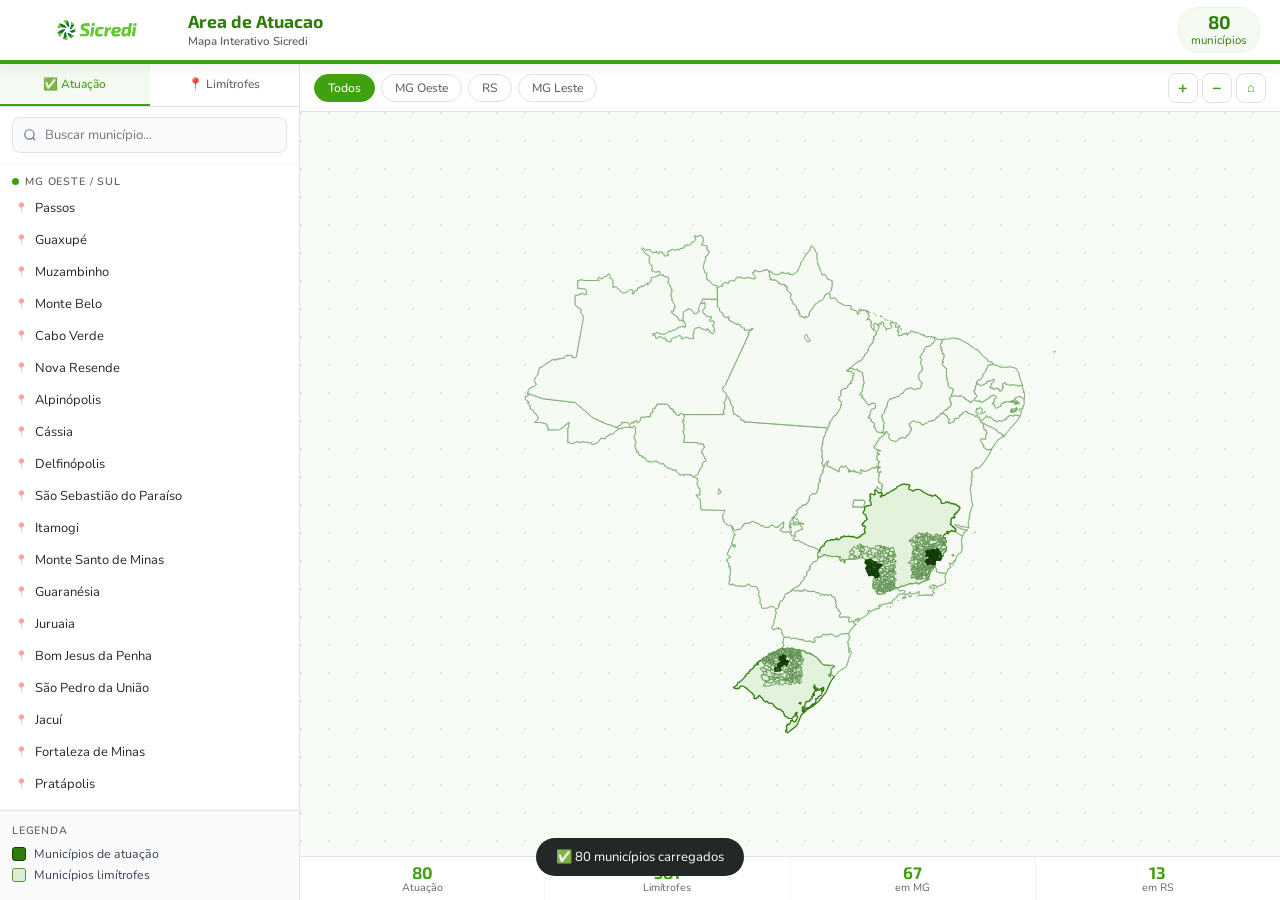
==== index.source.html @ 4c40b530 "Publica standalone como index do Pages" ====
<!DOCTYPE html>
<html lang="pt-BR">
<head>
  <meta charset="UTF-8">
  <meta name="viewport" content="width=device-width, initial-scale=1.0, viewport-fit=cover">
  <meta name="description" content="Mapa interativo da area de atuacao Sicredi">
  <meta name="theme-color" content="#3FA110">
  <meta name="mobile-web-app-capable" content="yes">
  <meta name="apple-mobile-web-app-capable" content="yes">
  <meta name="apple-mobile-web-app-status-bar-style" content="black-translucent">
  <meta name="apple-mobile-web-app-title" content="Mapa Sicredi">

  <title>Mapa de Atuacao Sicredi</title>

  <link rel="manifest" href="manifest.json">
  <link rel="icon" type="image/png" sizes="192x192" href="icons/icon-192.png">
  <link rel="apple-touch-icon" href="icons/icon-192.png">

  <link rel="preconnect" href="https://fonts.googleapis.com">
  <link rel="preconnect" href="https://fonts.gstatic.com" crossorigin>
  <link href="https://fonts.googleapis.com/css2?family=Exo+2:wght@500;600;700&family=Nunito:wght@400;600;700&display=swap" rel="stylesheet">

  <link rel="stylesheet" href="css/style.css">
</head>
<body>

<!-- ── Header ──────────────────────────────────────────── -->
<header id="header">
  <button id="btn-menu" aria-label="Abrir menu">☰</button>
  <img class="logo" src="icons/sicredi-horizontal-box-rgb.png" alt="Sicredi">
  <div class="header-text">
    <h1>Area de Atuacao</h1>
    <p>Mapa Interativo Sicredi</p>
  </div>
  <div class="header-badges">
    <div class="badge">
      <strong id="badge-atu">—</strong>
      municípios
    </div>
  </div>
</header>

<!-- ── App layout ──────────────────────────────────────── -->
<div id="app">

  <!-- Sidebar overlay (mobile) -->
  <div id="sidebar-overlay"></div>

  <!-- Sidebar -->
  <aside id="sidebar">
    <div class="tabs">
      <button class="tab-btn active" data-tab="atuacao">✅ Atuação</button>
      <button class="tab-btn"        data-tab="limitrofe">📍 Limítrofes</button>
    </div>

    <div class="search-wrap">
      <input type="search" id="search-input" placeholder="Buscar município..." autocomplete="off" autocorrect="off">
    </div>

    <div id="municipio-list" role="list"></div>

    <div class="sidebar-legend">
      <div class="legend-title">Legenda</div>
      <div class="legend-item">
        <div class="legend-swatch" style="background:#2F7D0C;border:1.5px solid #133A08"></div>
        Municípios de atuação
      </div>
      <div class="legend-item">
        <div class="legend-swatch" style="background:#DCEFD4;border:1px solid #5E8F50"></div>
        Municípios limítrofes
      </div>
    </div>
  </aside>

  <!-- Main -->
  <main id="main">

    <!-- Toolbar -->
    <div id="toolbar">
      <button class="filter-btn active" data-region="todos">Todos</button>
      <button class="filter-btn" data-region="mg-oeste">MG Oeste</button>
      <button class="filter-btn" data-region="rs">RS</button>
      <button class="filter-btn" data-region="mg-leste">MG Leste</button>
      <div class="zoom-group">
        <button class="zoom-btn" id="btn-zoom-in"    title="Zoom +">+</button>
        <button class="zoom-btn" id="btn-zoom-out"   title="Zoom −">−</button>
        <button class="zoom-btn" id="btn-zoom-reset" title="Resetar" style="font-size:13px">⌂</button>
      </div>
    </div>

    <!-- Map -->
    <div id="map-container">
      <!-- Loading -->
      <div id="loading">
        <div class="spinner"></div>
        <p>Carregando mapa...</p>
        <small>Preparando dados geográficos</small>
      </div>

      <!-- SVG Map -->
      <div id="map-wrapper">
        <svg id="map-svg" xmlns="http://www.w3.org/2000/svg" aria-label="Mapa de municípios"></svg>
      </div>

      <!-- Tooltip -->
      <div id="tooltip" role="tooltip" aria-live="polite">
        <div id="tt-name"></div>
        <div id="tt-uf"></div>
        <div id="tt-tag"></div>
      </div>

      <!-- Info panel -->
      <div id="info-panel" role="complementary">
        <button id="btn-close-info" aria-label="Fechar">✕</button>
        <h3 id="ip-nome"></h3>
        <div class="info-row"><span>Estado</span><strong id="ip-estado"></strong></div>
        <div class="info-row"><span>Região</span><strong id="ip-regiao"></strong></div>
        <div class="info-row"><span>Tipo</span><strong id="ip-tipo"></strong></div>
      </div>
    </div>

    <!-- Stats bar -->
    <div id="stats-bar">
      <div class="stat-cell"><strong id="s-atu">—</strong>Atuação</div>
      <div class="stat-cell"><strong id="s-lim">—</strong>Limítrofes</div>
      <div class="stat-cell"><strong id="s-mg">—</strong>em MG</div>
      <div class="stat-cell"><strong id="s-rs">—</strong>em RS</div>
    </div>

  </main>
</div>

<!-- Toast -->
<div id="toast" role="status"></div>

<!-- PWA Install Banner -->
<div id="install-banner">
  <span>📱 Instalar como app</span>
  <button id="btn-install">Instalar</button>
  <button id="btn-dismiss-install">✕</button>
</div>

<script src="js/map.js"></script>
<script src="js/ui.js"></script>
<script src="js/app.js"></script>
</body>
</html>
---- css/style.css ----
/* ===================================================
   Mapa Sicredi — CSS Principal
   =================================================== */

:root {
  --verde:        #3FA110;
  --verde-medio:  #2F7D0C;
  --verde-claro:  #64C832;
  --verde-pale:   #EAF6E4;
  --verde-bg:     #F4FAF1;
  --creme:        #FFFFFF;
  --branco:       #ffffff;
  --texto:        #222826;
  --cinza:        #5F6661;
  --cinza-borda:  #DDE5DC;
  --amarelo:      #F7B500;
  --vermelho:     #B70F3B;
  --sombra:       rgba(63,161,16,0.14);
  --sombra-forte: rgba(34,40,38,0.18);

  --header-h: 64px;
  --sidebar-w: 300px;
  --stats-h: 44px;
  --toolbar-h: 48px;
  --radius: 12px;
  --radius-sm: 8px;
  --transition: 0.2s ease;
}

/* ── Reset ─────────────────────────────────────────── */
*, *::before, *::after { box-sizing: border-box; margin: 0; padding: 0; }
html, body { width: 100%; height: 100%; overflow: hidden; }
body {
  font-family: 'Nunito', Arial, system-ui, sans-serif;
  background: var(--creme);
  color: var(--texto);
  -webkit-font-smoothing: antialiased;
}
button { font-family: inherit; cursor: pointer; border: none; background: none; }
input  { font-family: inherit; }

/* ── Header ─────────────────────────────────────────── */
#header {
  height: var(--header-h);
  background: var(--branco);
  color: var(--texto);
  display: flex;
  align-items: center;
  gap: 14px;
  padding: 0 20px;
  position: relative;
  z-index: 100;
  border-bottom: 4px solid var(--verde);
  box-shadow: 0 2px 14px rgba(34,40,38,0.08);
  flex-shrink: 0;
}

.logo {
  width: 154px;
  height: 38px;
  object-fit: contain;
  display: block;
  flex-shrink: 0;
}

.header-text h1 {
  font-family: 'Exo 2', 'Nunito', Arial, sans-serif;
  font-size: 1.1rem;
  font-weight: 700;
  line-height: 1.2;
  color: var(--verde-medio);
}
.header-text p {
  font-size: 0.72rem;
  color: var(--cinza);
  font-weight: 600;
}

.header-badges {
  margin-left: auto;
  display: flex;
  gap: 8px;
  align-items: center;
}

.badge {
  background: var(--verde-bg);
  border: 1px solid var(--verde-pale);
  border-radius: 20px;
  padding: 4px 12px;
  font-size: 0.72rem;
  text-align: center;
  white-space: nowrap;
  color: var(--verde-medio);
}
.badge strong {
  display: block;
  font-family: 'Exo 2', 'Nunito', Arial, sans-serif;
  font-size: 1.15rem;
  line-height: 1.1;
}

#btn-menu {
  display: none;
  padding: 8px;
  border-radius: var(--radius-sm);
  color: var(--verde);
  font-size: 20px;
  line-height: 1;
  background: var(--verde-bg);
}

/* ── Layout ─────────────────────────────────────────── */
#app {
  display: flex;
  height: calc(100vh - var(--header-h));
}

/* ── Sidebar ─────────────────────────────────────────── */
#sidebar {
  width: var(--sidebar-w);
  min-width: var(--sidebar-w);
  background: var(--branco);
  border-right: 1px solid var(--cinza-borda);
  display: flex;
  flex-direction: column;
  overflow: hidden;
  transition: transform var(--transition);
  z-index: 50;
}

.tabs {
  display: flex;
  border-bottom: 1px solid var(--cinza-borda);
  flex-shrink: 0;
}
.tab-btn {
  flex: 1;
  padding: 12px 6px;
  font-size: 0.75rem;
  font-weight: 500;
  color: var(--cinza);
  border-bottom: 2.5px solid transparent;
  transition: all var(--transition);
}
.tab-btn.active {
  color: var(--verde);
  border-bottom-color: var(--verde);
  background: var(--verde-bg);
}

.search-wrap {
  padding: 10px 12px;
  border-bottom: 1px solid #f3f4f6;
  flex-shrink: 0;
}
.search-wrap input {
  width: 100%;
  padding: 8px 10px 8px 32px;
  border: 1.5px solid var(--cinza-borda);
  border-radius: var(--radius-sm);
  font-size: 0.82rem;
  background: #f9fafb url("data:image/svg+xml,%3Csvg xmlns='http://www.w3.org/2000/svg' width='14' height='14' viewBox='0 0 24 24' fill='none' stroke='%236b7280' stroke-width='2'%3E%3Ccircle cx='11' cy='11' r='8'/%3E%3Cpath d='m21 21-4.35-4.35'/%3E%3C/svg%3E") 10px center no-repeat;
  outline: none;
  transition: border-color var(--transition), background var(--transition);
}
.search-wrap input:focus {
  border-color: var(--verde-claro);
  background-color: var(--branco);
}

#municipio-list {
  flex: 1;
  overflow-y: auto;
  overscroll-behavior: contain;
}
#municipio-list::-webkit-scrollbar { width: 3px; }
#municipio-list::-webkit-scrollbar-thumb { background: var(--verde-pale); border-radius: 2px; }

.region-header {
  padding: 10px 12px 3px;
  font-size: 0.67rem;
  font-weight: 600;
  letter-spacing: 0.08em;
  text-transform: uppercase;
  color: var(--cinza);
  display: flex;
  align-items: center;
  gap: 6px;
  position: sticky;
  top: 0;
  background: var(--branco);
  z-index: 1;
}
.region-dot {
  width: 7px; height: 7px;
  border-radius: 50%;
  flex-shrink: 0;
}

.muni-item {
  padding: 7px 12px;
  font-size: 0.81rem;
  cursor: pointer;
  display: flex;
  align-items: center;
  gap: 8px;
  border-left: 3px solid transparent;
  transition: background var(--transition), border-color var(--transition);
  user-select: none;
}
.muni-item:hover { background: var(--verde-bg); }
.muni-item.selected {
  background: var(--verde-pale);
  border-left-color: var(--verde);
  color: var(--verde);
  font-weight: 500;
}
.muni-item .muni-icon { font-size: 10px; opacity: 0.5; }
.muni-count {
  margin-left: auto;
  font-size: 0.68rem;
  background: var(--verde-bg);
  color: var(--verde);
  border-radius: 10px;
  padding: 1px 6px;
}

.sidebar-legend {
  padding: 12px;
  border-top: 1px solid var(--cinza-borda);
  background: #fafafa;
  flex-shrink: 0;
}
.legend-title {
  font-size: 0.67rem;
  font-weight: 600;
  letter-spacing: 0.07em;
  text-transform: uppercase;
  color: var(--cinza);
  margin-bottom: 8px;
}
.legend-item {
  display: flex;
  align-items: center;
  gap: 8px;
  font-size: 0.77rem;
  color: #374151;
  margin-bottom: 5px;
}
.legend-swatch {
  width: 14px; height: 14px;
  border-radius: 3px;
  flex-shrink: 0;
}

/* ── Main area ───────────────────────────────────────── */
#main {
  flex: 1;
  display: flex;
  flex-direction: column;
  overflow: hidden;
  min-width: 0;
}

/* Toolbar */
#toolbar {
  height: var(--toolbar-h);
  background: var(--branco);
  border-bottom: 1px solid var(--cinza-borda);
  display: flex;
  align-items: center;
  gap: 6px;
  padding: 0 14px;
  flex-shrink: 0;
}

.filter-btn {
  padding: 5px 13px;
  border-radius: 20px;
  font-size: 0.76rem;
  font-weight: 500;
  color: var(--cinza);
  border: 1.5px solid var(--cinza-borda);
  background: var(--branco);
  transition: all var(--transition);
  white-space: nowrap;
}
.filter-btn:hover { border-color: var(--verde-claro); color: var(--verde); }
.filter-btn.active {
  background: var(--verde);
  border-color: var(--verde);
  color: var(--branco);
}

.zoom-group {
  margin-left: auto;
  display: flex;
  gap: 4px;
}
.zoom-btn {
  width: 30px; height: 30px;
  border: 1.5px solid var(--cinza-borda);
  border-radius: var(--radius-sm);
  background: var(--branco);
  font-size: 16px;
  font-weight: 700;
  color: var(--verde);
  display: flex; align-items: center; justify-content: center;
  transition: all var(--transition);
}
.zoom-btn:hover { background: var(--verde-bg); border-color: var(--verde-claro); }

/* Map container */
#map-container {
  flex: 1;
  position: relative;
  overflow: hidden;
  background: #F7FBF5;
  background-image:
    radial-gradient(circle at 1px 1px, rgba(63,161,16,0.16) 1px, transparent 0);
  background-size: 28px 28px;
  cursor: grab;
}
#map-container:active { cursor: grabbing; }

#map-wrapper {
  position: absolute;
  top: 0;
  left: 0;
  width: 100%;
  height: 100%;
}

#map-svg {
  width: 100%;
  height: 100%;
  display: block;
  shape-rendering: geometricPrecision;
}

/* SVG paths — vector-effect garante espessura fixa independente do zoom */
.brasil-pais {
  fill: #F7FBF5;
  stroke: #A8CFA0;
  stroke-width: 1.15px;
  stroke-linejoin: round;
  stroke-linecap: round;
  vector-effect: non-scaling-stroke;
  pointer-events: none;
  shape-rendering: geometricPrecision;
}

.brasil-estado {
  fill: rgba(244,250,241,0.72);
  stroke: #7CAD71;
  stroke-width: 0.9px;
  stroke-linejoin: round;
  stroke-linecap: round;
  vector-effect: non-scaling-stroke;
  pointer-events: none;
  shape-rendering: geometricPrecision;
}

.brasil-estado.estado-destaque {
  fill: #E2F2DB;
  stroke: #2F7D0C;
  stroke-width: 1.2px;
}

.muni-path {
  vector-effect: non-scaling-stroke;
  stroke: #2D5F23;
  stroke-width: 0.95;
  stroke-linejoin: round;
  stroke-linecap: round;
  transition: fill 0.15s, stroke 0.15s, opacity 0.15s;
  cursor: pointer;
  shape-rendering: geometricPrecision;
}
.muni-path.atuacao {
  fill: #2F7D0C;
  stroke: #133A08;
  stroke-width: 1.35;
}
.muni-path.limitrofe {
  fill: #DCEFD4;
  stroke: #5E8F50;
  stroke-width: 0.9;
}
.muni-path:hover {
  stroke: #1F4F0A;
  stroke-width: 2.2;
  filter: brightness(0.95) saturate(1.12);
}
.muni-path.selected {
  stroke: var(--amarelo) !important;
  stroke-width: 2.8 !important;
  filter: drop-shadow(0 0 6px rgba(247,181,0,0.55));
}
.muni-path.dimmed { opacity: 0.22; }

.muni-label {
  pointer-events: none;
  font-family: 'Nunito', Arial, sans-serif;
  fill: var(--texto);
  font-weight: 700;
  paint-order: stroke fill;
  stroke: rgba(255,255,255,0.9);
  stroke-linejoin: round;
  /* stroke-width definido via setAttribute em unidades do viewBox */
}

/* ── Tooltip ─────────────────────────────────────────── */
#tooltip {
  position: absolute;
  background: var(--verde);
  color: var(--branco);
  padding: 10px 14px;
  border-radius: var(--radius);
  font-size: 0.8rem;
  pointer-events: none;
  opacity: 0;
  transition: opacity 0.12s;
  z-index: 200;
  min-width: 150px;
  max-width: 210px;
  box-shadow: 0 6px 24px rgba(0,0,0,0.22);
}
#tooltip.visible { opacity: 1; }
#tt-name {
  font-family: 'Exo 2', 'Nunito', Arial, sans-serif;
  font-size: 0.95rem;
  font-weight: 700;
  margin-bottom: 3px;
}
#tt-uf { font-size: 0.73rem; opacity: 0.75; }
.tt-tag {
  display: inline-block;
  margin-top: 5px;
  padding: 2px 8px;
  border-radius: 10px;
  font-size: 0.68rem;
  font-weight: 600;
}
.tt-tag.atuacao  { background: var(--verde-claro); color: var(--verde); }
.tt-tag.limitrofe { background: rgba(255,255,255,0.18); }

/* ── Info Panel ─────────────────────────────────────── */
#info-panel {
  position: absolute;
  bottom: 16px;
  right: 16px;
  background: var(--branco);
  border-radius: var(--radius);
  padding: 16px 18px;
  min-width: 200px;
  max-width: 250px;
  box-shadow: 0 4px 28px var(--sombra-forte);
  border-left: 4px solid var(--verde);
  z-index: 150;
  transform: translateY(10px);
  opacity: 0;
  pointer-events: none;
  transition: opacity 0.2s, transform 0.2s;
}
#info-panel.visible {
  opacity: 1;
  transform: translateY(0);
  pointer-events: auto;
}
#info-panel h3 {
  font-family: 'Exo 2', 'Nunito', Arial, sans-serif;
  font-size: 1rem;
  color: var(--verde);
  margin-bottom: 8px;
  line-height: 1.25;
  padding-right: 20px;
}
.info-row {
  display: flex;
  justify-content: space-between;
  align-items: center;
  font-size: 0.76rem;
  color: var(--cinza);
  margin-top: 5px;
}
.info-row strong { color: var(--texto); font-weight: 500; }
#btn-close-info {
  position: absolute;
  top: 8px; right: 10px;
  color: var(--cinza);
  font-size: 16px;
  line-height: 1;
}
#btn-close-info:hover { color: var(--texto); }

/* ── Stats Bar ───────────────────────────────────────── */
#stats-bar {
  height: var(--stats-h);
  display: flex;
  background: var(--branco);
  border-top: 1px solid var(--cinza-borda);
  flex-shrink: 0;
}
.stat-cell {
  flex: 1;
  display: flex;
  flex-direction: column;
  align-items: center;
  justify-content: center;
  border-right: 1px solid #f3f4f6;
  font-size: 0.67rem;
  color: var(--cinza);
  line-height: 1.2;
}
.stat-cell:last-child { border-right: none; }
.stat-cell strong {
  font-family: 'Exo 2', 'Nunito', Arial, sans-serif;
  font-size: 1.05rem;
  color: var(--verde);
  display: block;
}

/* ── Loading overlay ─────────────────────────────────── */
#loading {
  position: absolute;
  inset: 0;
  background: #F7FBF5;
  display: flex;
  flex-direction: column;
  align-items: center;
  justify-content: center;
  gap: 14px;
  z-index: 999;
}
.spinner {
  width: 46px; height: 46px;
  border: 3px solid var(--verde-pale);
  border-top-color: var(--verde);
  border-radius: 50%;
  animation: spin 0.75s linear infinite;
}
@keyframes spin { to { transform: rotate(360deg); } }
#loading p { color: var(--verde); font-family: 'Exo 2', 'Nunito', Arial, sans-serif; font-size: 0.95rem; font-weight: 700; }
#loading small { color: var(--cinza); font-size: 0.75rem; }
#loading.hidden { display: none; }

/* ── Overlay sidebar (mobile) ───────────────────────── */
#sidebar-overlay {
  display: none;
  position: fixed;
  inset: 0;
  background: rgba(0,0,0,0.4);
  z-index: 49;
}

/* ── Toast notification ──────────────────────────────── */
#toast {
  position: fixed;
  bottom: 24px;
  left: 50%;
  transform: translateX(-50%) translateY(20px);
  background: var(--texto);
  color: var(--branco);
  padding: 10px 20px;
  border-radius: 24px;
  font-size: 0.82rem;
  opacity: 0;
  pointer-events: none;
  transition: opacity 0.3s, transform 0.3s;
  z-index: 9999;
  white-space: nowrap;
}
#toast.show {
  opacity: 1;
  transform: translateX(-50%) translateY(0);
}

/* ── PWA install banner ──────────────────────────────── */
#install-banner {
  position: fixed;
  bottom: 16px;
  left: 50%;
  transform: translateX(-50%);
  background: var(--verde);
  color: white;
  padding: 12px 20px;
  border-radius: var(--radius);
  display: flex;
  align-items: center;
  gap: 12px;
  box-shadow: 0 4px 20px rgba(0,0,0,0.3);
  z-index: 9999;
  font-size: 0.85rem;
  display: none;
}
#install-banner button {
  background: white;
  color: var(--verde);
  padding: 6px 14px;
  border-radius: 20px;
  font-weight: 600;
  font-size: 0.8rem;
}
#btn-dismiss-install {
  background: none !important;
  color: rgba(255,255,255,0.7) !important;
  padding: 4px !important;
  font-size: 16px !important;
}

/* ── Responsive — Mobile ─────────────────────────────── */
@media (max-width: 768px) {
  :root { --sidebar-w: 280px; }

  #btn-menu { display: flex; }
  #header { gap: 8px; padding: 0 12px; }
  .logo { width: 132px; height: 34px; }
  .header-text h1 { font-size: 0.92rem; }
  .header-text p { display: none; }
  .badge { padding: 3px 9px; font-size: 0.66rem; }

  #sidebar {
    position: fixed;
    top: var(--header-h);
    left: 0;
    height: calc(100vh - var(--header-h));
    transform: translateX(-100%);
    box-shadow: 4px 0 24px rgba(0,0,0,0.2);
  }
  #sidebar.open { transform: translateX(0); }
  #sidebar-overlay.open { display: block; }

  .header-badges .badge:not(:first-child) { display: none; }

  #toolbar { gap: 4px; padding: 0 10px; }
  .filter-btn { padding: 4px 9px; font-size: 0.7rem; }

  #info-panel { left: 12px; right: 12px; max-width: unset; bottom: 56px; }

  .stat-cell strong { font-size: 0.9rem; }
  .stat-cell { font-size: 0.62rem; }
}

@media (max-width: 400px) {
  .filter-btn { display: none; }
  .filter-btn.active { display: block; }
}
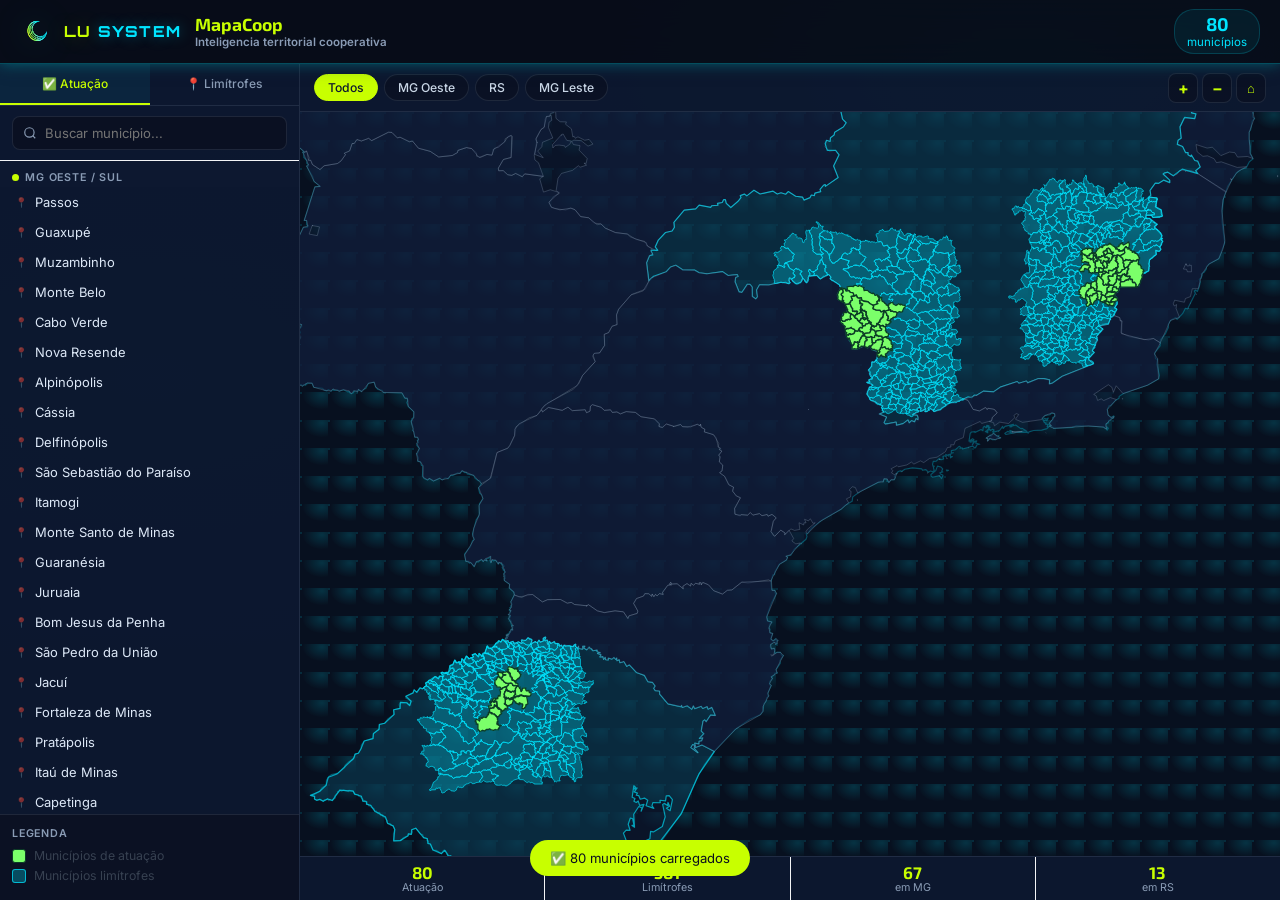
==== commit 47323d1e: "Aplica identidade Lu System ao MapaCoop" ====
--- a/index.source.html
+++ b/index.source.html
@@ -3,14 +3,14 @@
 <head>
   <meta charset="UTF-8">
   <meta name="viewport" content="width=device-width, initial-scale=1.0, viewport-fit=cover">
-  <meta name="description" content="Mapa interativo da area de atuacao Sicredi">
-  <meta name="theme-color" content="#3FA110">
+  <meta name="description" content="MapaCoop Lu System: mapa interativo da area de atuacao cooperativa">
+  <meta name="theme-color" content="#0A0F1E">
   <meta name="mobile-web-app-capable" content="yes">
   <meta name="apple-mobile-web-app-capable" content="yes">
   <meta name="apple-mobile-web-app-status-bar-style" content="black-translucent">
-  <meta name="apple-mobile-web-app-title" content="Mapa Sicredi">
+  <meta name="apple-mobile-web-app-title" content="MapaCoop">
 
-  <title>Mapa de Atuacao Sicredi</title>
+  <title>MapaCoop Lu System</title>
 
   <link rel="manifest" href="manifest.json">
   <link rel="icon" type="image/png" sizes="192x192" href="icons/icon-192.png">
@@ -18,7 +18,7 @@
 
   <link rel="preconnect" href="https://fonts.googleapis.com">
   <link rel="preconnect" href="https://fonts.gstatic.com" crossorigin>
-  <link href="https://fonts.googleapis.com/css2?family=Exo+2:wght@500;600;700&family=Nunito:wght@400;600;700&display=swap" rel="stylesheet">
+  <link href="https://fonts.googleapis.com/css2?family=Orbitron:wght@700;800&family=Exo+2:wght@500;600;700&family=Inter:wght@400;500;600;700&family=Nunito:wght@400;600;700&display=swap" rel="stylesheet">
 
   <link rel="stylesheet" href="css/style.css">
 </head>
@@ -27,10 +27,13 @@
 <!-- ── Header ──────────────────────────────────────────── -->
 <header id="header">
   <button id="btn-menu" aria-label="Abrir menu">☰</button>
-  <img class="logo" src="icons/sicredi-horizontal-box-rgb.png" alt="Sicredi">
+  <div class="brand-lockup" aria-label="Lu System">
+    <img class="logo-mark" src="icons/lu-moon.svg" alt="">
+    <div class="wordmark"><span class="lu">LU</span> <span class="system">SYSTEM</span></div>
+  </div>
   <div class="header-text">
-    <h1>Area de Atuacao</h1>
-    <p>Mapa Interativo Sicredi</p>
+    <h1>MapaCoop</h1>
+    <p>Inteligencia territorial cooperativa</p>
   </div>
   <div class="header-badges">
     <div class="badge">
@@ -62,11 +65,11 @@
     <div class="sidebar-legend">
       <div class="legend-title">Legenda</div>
       <div class="legend-item">
-        <div class="legend-swatch" style="background:#2F7D0C;border:1.5px solid #133A08"></div>
+        <div class="legend-swatch" style="background:#7BFF6A;border:1.5px solid #0B3B26"></div>
         Municípios de atuação
       </div>
       <div class="legend-item">
-        <div class="legend-swatch" style="background:#DCEFD4;border:1px solid #5E8F50"></div>
+        <div class="legend-swatch" style="background:rgba(0,229,255,.28);border:1px solid rgba(0,229,255,.72)"></div>
         Municípios limítrofes
       </div>
     </div>
--- a/css/style.css
+++ b/css/style.css
@@ -1,22 +1,26 @@
 /* ===================================================
-   Mapa Sicredi — CSS Principal
+   MapaCoop Lu System — CSS Principal
    =================================================== */
 
 :root {
-  --verde:        #3FA110;
-  --verde-medio:  #2F7D0C;
-  --verde-claro:  #64C832;
-  --verde-pale:   #EAF6E4;
-  --verde-bg:     #F4FAF1;
-  --creme:        #FFFFFF;
-  --branco:       #ffffff;
-  --texto:        #222826;
-  --cinza:        #5F6661;
-  --cinza-borda:  #DDE5DC;
+  --verde:        #C8FF00;
+  --verde-medio:  #00E5FF;
+  --verde-claro:  #7BFF6A;
+  --verde-pale:   rgba(0,229,255,0.18);
+  --verde-bg:     rgba(0,229,255,0.07);
+  --creme:        #0A0F1E;
+  --branco:       #0D1830;
+  --texto:        #FFFFFF;
+  --cinza:        #8A9CB5;
+  --cinza-borda:  rgba(136,156,181,0.16);
   --amarelo:      #F7B500;
   --vermelho:     #B70F3B;
-  --sombra:       rgba(63,161,16,0.14);
-  --sombra-forte: rgba(34,40,38,0.18);
+  --sombra:       rgba(0,229,255,0.16);
+  --sombra-forte: rgba(0,229,255,0.28);
+  --lu-bg-mid:    #132040;
+  --lu-line:      rgba(0,229,255,0.30);
+  --lu-glow-cyan: 0 0 14px rgba(0,229,255,.35);
+  --lu-glow-lime: 0 0 22px rgba(200,255,0,.28);
 
   --header-h: 64px;
   --sidebar-w: 300px;
@@ -31,8 +35,11 @@
 *, *::before, *::after { box-sizing: border-box; margin: 0; padding: 0; }
 html, body { width: 100%; height: 100%; overflow: hidden; }
 body {
-  font-family: 'Nunito', Arial, system-ui, sans-serif;
-  background: var(--creme);
+  font-family: 'Inter', 'Nunito', Arial, system-ui, sans-serif;
+  background:
+    radial-gradient(115% 80% at 80% 8%, rgba(0,90,110,.34) 0%, rgba(10,30,52,.18) 30%, rgba(8,14,28,0) 58%),
+    radial-gradient(90% 70% at 12% 42%, rgba(19,32,64,.48) 0%, rgba(8,14,28,0) 60%),
+    linear-gradient(160deg, #0A0F1E 0%, #070B16 100%);
   color: var(--texto);
   -webkit-font-smoothing: antialiased;
 }
@@ -42,7 +49,7 @@
 /* ── Header ─────────────────────────────────────────── */
 #header {
   height: var(--header-h);
-  background: var(--branco);
+  background: rgba(8,12,24,.86);
   color: var(--texto);
   display: flex;
   align-items: center;
@@ -50,25 +57,44 @@
   padding: 0 20px;
   position: relative;
   z-index: 100;
-  border-bottom: 4px solid var(--verde);
-  box-shadow: 0 2px 14px rgba(34,40,38,0.08);
-  flex-shrink: 0;
-}
-
-.logo {
-  width: 154px;
-  height: 38px;
+  border-bottom: 1px solid var(--lu-line);
+  box-shadow: var(--lu-glow-cyan), 0 2px 18px rgba(0,0,0,0.28);
+  flex-shrink: 0;
+  backdrop-filter: blur(14px);
+}
+
+.brand-lockup {
+  display: flex;
+  align-items: center;
+  gap: 10px;
+  flex-shrink: 0;
+}
+
+.logo-mark {
+  width: 34px;
+  height: 34px;
   object-fit: contain;
   display: block;
-  flex-shrink: 0;
-}
+  filter: drop-shadow(0 0 18px rgba(40,220,180,.32));
+}
+
+.wordmark {
+  font-family: 'Orbitron', 'Exo 2', Arial, sans-serif;
+  font-size: 0.95rem;
+  font-weight: 800;
+  letter-spacing: .08em;
+  line-height: 1;
+  white-space: nowrap;
+}
+.wordmark .lu { color: var(--verde); text-shadow: var(--lu-glow-lime); }
+.wordmark .system { color: var(--verde-medio); text-shadow: var(--lu-glow-cyan); }
 
 .header-text h1 {
   font-family: 'Exo 2', 'Nunito', Arial, sans-serif;
   font-size: 1.1rem;
   font-weight: 700;
   line-height: 1.2;
-  color: var(--verde-medio);
+  color: var(--verde);
 }
 .header-text p {
   font-size: 0.72rem;
@@ -120,7 +146,7 @@
 #sidebar {
   width: var(--sidebar-w);
   min-width: var(--sidebar-w);
-  background: var(--branco);
+  background: rgba(13,24,48,.92);
   border-right: 1px solid var(--cinza-borda);
   display: flex;
   flex-direction: column;
@@ -160,7 +186,8 @@
   border: 1.5px solid var(--cinza-borda);
   border-radius: var(--radius-sm);
   font-size: 0.82rem;
-  background: #f9fafb url("data:image/svg+xml,%3Csvg xmlns='http://www.w3.org/2000/svg' width='14' height='14' viewBox='0 0 24 24' fill='none' stroke='%236b7280' stroke-width='2'%3E%3Ccircle cx='11' cy='11' r='8'/%3E%3Cpath d='m21 21-4.35-4.35'/%3E%3C/svg%3E") 10px center no-repeat;
+  background: rgba(10,15,30,.72) url("data:image/svg+xml,%3Csvg xmlns='http://www.w3.org/2000/svg' width='14' height='14' viewBox='0 0 24 24' fill='none' stroke='%238A9CB5' stroke-width='2'%3E%3Ccircle cx='11' cy='11' r='8'/%3E%3Cpath d='m21 21-4.35-4.35'/%3E%3C/svg%3E") 10px center no-repeat;
+  color: var(--texto);
   outline: none;
   transition: border-color var(--transition), background var(--transition);
 }
@@ -206,10 +233,11 @@
   align-items: center;
   gap: 8px;
   border-left: 3px solid transparent;
+  color: #DDE8F7;
   transition: background var(--transition), border-color var(--transition);
   user-select: none;
 }
-.muni-item:hover { background: var(--verde-bg); }
+.muni-item:hover { background: rgba(0,229,255,.08); }
 .muni-item.selected {
   background: var(--verde-pale);
   border-left-color: var(--verde);
@@ -229,7 +257,7 @@
 .sidebar-legend {
   padding: 12px;
   border-top: 1px solid var(--cinza-borda);
-  background: #fafafa;
+  background: rgba(10,15,30,.7);
   flex-shrink: 0;
 }
 .legend-title {
@@ -266,7 +294,7 @@
 /* Toolbar */
 #toolbar {
   height: var(--toolbar-h);
-  background: var(--branco);
+  background: rgba(13,24,48,.92);
   border-bottom: 1px solid var(--cinza-borda);
   display: flex;
   align-items: center;
@@ -280,9 +308,9 @@
   border-radius: 20px;
   font-size: 0.76rem;
   font-weight: 500;
-  color: var(--cinza);
+  color: #C9D6E6;
   border: 1.5px solid var(--cinza-borda);
-  background: var(--branco);
+  background: rgba(10,15,30,.64);
   transition: all var(--transition);
   white-space: nowrap;
 }
@@ -302,7 +330,7 @@
   width: 30px; height: 30px;
   border: 1.5px solid var(--cinza-borda);
   border-radius: var(--radius-sm);
-  background: var(--branco);
+  background: rgba(10,15,30,.64);
   font-size: 16px;
   font-weight: 700;
   color: var(--verde);
@@ -316,9 +344,10 @@
   flex: 1;
   position: relative;
   overflow: hidden;
-  background: #F7FBF5;
+  background: #07101F;
   background-image:
-    radial-gradient(circle at 1px 1px, rgba(63,161,16,0.16) 1px, transparent 0);
+    radial-gradient(120% 90% at 78% 10%, rgba(0,229,255,.16), transparent 58%),
+    radial-gradient(circle at 1px 1px, rgba(0,229,255,0.13) 1px, transparent 0);
   background-size: 28px 28px;
   cursor: grab;
 }
@@ -341,8 +370,8 @@
 
 /* SVG paths — vector-effect garante espessura fixa independente do zoom */
 .brasil-pais {
-  fill: #F7FBF5;
-  stroke: #A8CFA0;
+  fill: rgba(13,24,48,.58);
+  stroke: rgba(0,229,255,.30);
   stroke-width: 1.15px;
   stroke-linejoin: round;
   stroke-linecap: round;
@@ -352,8 +381,8 @@
 }
 
 .brasil-estado {
-  fill: rgba(244,250,241,0.72);
-  stroke: #7CAD71;
+  fill: rgba(19,32,64,0.50);
+  stroke: rgba(138,156,181,.34);
   stroke-width: 0.9px;
   stroke-linejoin: round;
   stroke-linecap: round;
@@ -363,14 +392,14 @@
 }
 
 .brasil-estado.estado-destaque {
-  fill: #E2F2DB;
-  stroke: #2F7D0C;
+  fill: rgba(0,229,255,.10);
+  stroke: rgba(0,229,255,.64);
   stroke-width: 1.2px;
 }
 
 .muni-path {
   vector-effect: non-scaling-stroke;
-  stroke: #2D5F23;
+  stroke: #07271F;
   stroke-width: 0.95;
   stroke-linejoin: round;
   stroke-linecap: round;
@@ -379,34 +408,34 @@
   shape-rendering: geometricPrecision;
 }
 .muni-path.atuacao {
-  fill: #2F7D0C;
-  stroke: #133A08;
+  fill: #7BFF6A;
+  stroke: #0B3B26;
   stroke-width: 1.35;
 }
 .muni-path.limitrofe {
-  fill: #DCEFD4;
-  stroke: #5E8F50;
+  fill: rgba(0,229,255,.28);
+  stroke: rgba(0,229,255,.72);
   stroke-width: 0.9;
 }
 .muni-path:hover {
-  stroke: #1F4F0A;
+  stroke: #C8FF00;
   stroke-width: 2.2;
   filter: brightness(0.95) saturate(1.12);
 }
 .muni-path.selected {
-  stroke: var(--amarelo) !important;
+  stroke: var(--verde) !important;
   stroke-width: 2.8 !important;
-  filter: drop-shadow(0 0 6px rgba(247,181,0,0.55));
+  filter: drop-shadow(0 0 8px rgba(200,255,0,0.65));
 }
 .muni-path.dimmed { opacity: 0.22; }
 
 .muni-label {
   pointer-events: none;
-  font-family: 'Nunito', Arial, sans-serif;
-  fill: var(--texto);
+  font-family: 'Inter', 'Nunito', Arial, sans-serif;
+  fill: #FFFFFF;
   font-weight: 700;
   paint-order: stroke fill;
-  stroke: rgba(255,255,255,0.9);
+  stroke: rgba(7,11,22,0.92);
   stroke-linejoin: round;
   /* stroke-width definido via setAttribute em unidades do viewBox */
 }
@@ -414,9 +443,9 @@
 /* ── Tooltip ─────────────────────────────────────────── */
 #tooltip {
   position: absolute;
-  background: var(--verde);
-  color: var(--branco);
-  padding: 10px 14px;
+  background: rgba(10,15,30,.96);
+  color: var(--texto);
+  padding: 11px 14px 12px;
   border-radius: var(--radius);
   font-size: 0.8rem;
   pointer-events: none;
@@ -425,38 +454,54 @@
   z-index: 200;
   min-width: 150px;
   max-width: 210px;
-  box-shadow: 0 6px 24px rgba(0,0,0,0.22);
+  border: 1px solid var(--lu-line);
+  border-top: 3px solid var(--verde-medio);
+  box-shadow: 0 10px 28px rgba(34,40,38,0.32);
 }
 #tooltip.visible { opacity: 1; }
 #tt-name {
   font-family: 'Exo 2', 'Nunito', Arial, sans-serif;
-  font-size: 0.95rem;
+  font-size: 1rem;
   font-weight: 700;
   margin-bottom: 3px;
-}
-#tt-uf { font-size: 0.73rem; opacity: 0.75; }
+  color: #FFFFFF;
+}
+#tt-uf {
+  font-size: 0.73rem;
+  color: #DDE5DC;
+}
 .tt-tag {
   display: inline-block;
-  margin-top: 5px;
-  padding: 2px 8px;
+  margin-top: 7px;
+  padding: 3px 9px;
   border-radius: 10px;
   font-size: 0.68rem;
-  font-weight: 600;
-}
-.tt-tag.atuacao  { background: var(--verde-claro); color: var(--verde); }
-.tt-tag.limitrofe { background: rgba(255,255,255,0.18); }
+  font-weight: 700;
+  border: 1px solid transparent;
+}
+.tt-tag.atuacao  {
+  background: rgba(123,255,106,.14);
+  border-color: rgba(123,255,106,.4);
+  color: var(--verde-claro);
+}
+.tt-tag.limitrofe {
+  background: rgba(0,229,255,.12);
+  border-color: var(--lu-line);
+  color: var(--verde-medio);
+}
 
 /* ── Info Panel ─────────────────────────────────────── */
 #info-panel {
   position: absolute;
   bottom: 16px;
   right: 16px;
-  background: var(--branco);
+  background: rgba(13,24,48,.94);
   border-radius: var(--radius);
   padding: 16px 18px;
   min-width: 200px;
   max-width: 250px;
-  box-shadow: 0 4px 28px var(--sombra-forte);
+  box-shadow: var(--lu-glow-cyan), 0 4px 28px rgba(0,0,0,.30);
+  border: 1px solid var(--cinza-borda);
   border-left: 4px solid var(--verde);
   z-index: 150;
   transform: translateY(10px);
@@ -499,7 +544,7 @@
 #stats-bar {
   height: var(--stats-h);
   display: flex;
-  background: var(--branco);
+  background: rgba(13,24,48,.92);
   border-top: 1px solid var(--cinza-borda);
   flex-shrink: 0;
 }
@@ -526,7 +571,7 @@
 #loading {
   position: absolute;
   inset: 0;
-  background: #F7FBF5;
+  background: #07101F;
   display: flex;
   flex-direction: column;
   align-items: center;
@@ -561,8 +606,8 @@
   bottom: 24px;
   left: 50%;
   transform: translateX(-50%) translateY(20px);
-  background: var(--texto);
-  color: var(--branco);
+  background: var(--verde);
+  color: #0A0F1E;
   padding: 10px 20px;
   border-radius: 24px;
   font-size: 0.82rem;
@@ -584,7 +629,7 @@
   left: 50%;
   transform: translateX(-50%);
   background: var(--verde);
-  color: white;
+  color: #0A0F1E;
   padding: 12px 20px;
   border-radius: var(--radius);
   display: flex;
@@ -596,7 +641,7 @@
   display: none;
 }
 #install-banner button {
-  background: white;
+  background: #0A0F1E;
   color: var(--verde);
   padding: 6px 14px;
   border-radius: 20px;
@@ -616,7 +661,8 @@
 
   #btn-menu { display: flex; }
   #header { gap: 8px; padding: 0 12px; }
-  .logo { width: 132px; height: 34px; }
+  .logo-mark { width: 30px; height: 30px; }
+  .wordmark { font-size: 0.78rem; }
   .header-text h1 { font-size: 0.92rem; }
   .header-text p { display: none; }
   .badge { padding: 3px 9px; font-size: 0.66rem; }
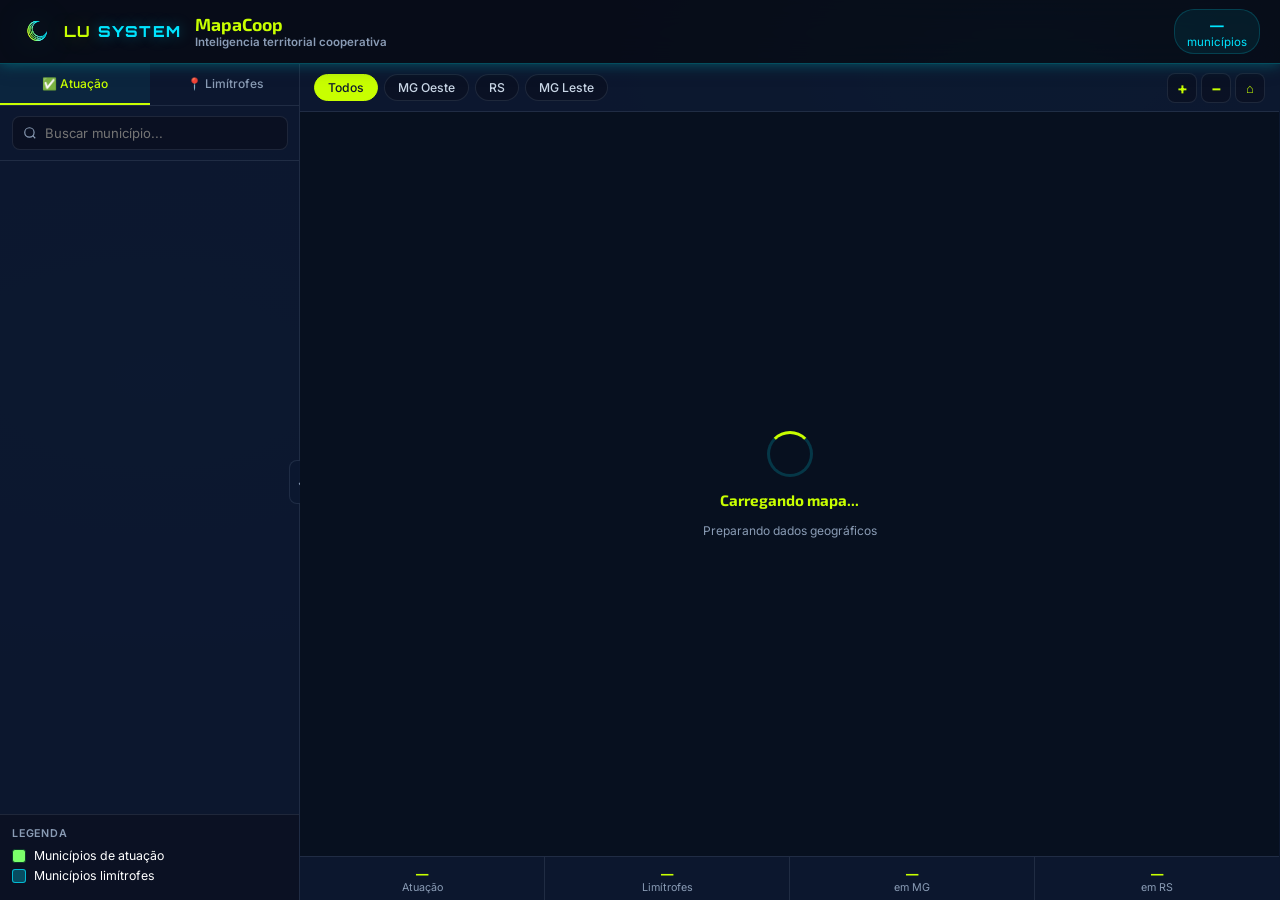
==== commit 217f48c9: "Adiciona base MapGL e indicadores IBGE" ====
--- a/index.source.html
+++ b/index.source.html
@@ -51,29 +51,34 @@
 
   <!-- Sidebar -->
   <aside id="sidebar">
-    <div class="tabs">
-      <button class="tab-btn active" data-tab="atuacao">✅ Atuação</button>
-      <button class="tab-btn"        data-tab="limitrofe">📍 Limítrofes</button>
-    </div>
+    <div class="sidebar-inner">
+      <div class="tabs">
+        <button class="tab-btn active" data-tab="atuacao">✅ Atuação</button>
+        <button class="tab-btn"        data-tab="limitrofe">📍 Limítrofes</button>
+      </div>
 
-    <div class="search-wrap">
-      <input type="search" id="search-input" placeholder="Buscar município..." autocomplete="off" autocorrect="off">
-    </div>
+      <div class="search-wrap">
+        <input type="search" id="search-input" placeholder="Buscar município..." autocomplete="off" autocorrect="off">
+      </div>
 
-    <div id="municipio-list" role="list"></div>
+      <div id="municipio-list" role="list"></div>
 
-    <div class="sidebar-legend">
-      <div class="legend-title">Legenda</div>
-      <div class="legend-item">
-        <div class="legend-swatch" style="background:#7BFF6A;border:1.5px solid #0B3B26"></div>
-        Municípios de atuação
-      </div>
-      <div class="legend-item">
-        <div class="legend-swatch" style="background:rgba(0,229,255,.28);border:1px solid rgba(0,229,255,.72)"></div>
-        Municípios limítrofes
+      <div class="sidebar-legend">
+        <div class="legend-title">Legenda</div>
+        <div class="legend-item">
+          <div class="legend-swatch" style="background:#7BFF6A;border:1.5px solid #0B3B26"></div>
+          Municípios de atuação
+        </div>
+        <div class="legend-item">
+          <div class="legend-swatch" style="background:rgba(0,229,255,.28);border:1px solid rgba(0,229,255,.72)"></div>
+          Municípios limítrofes
+        </div>
       </div>
     </div>
   </aside>
+
+  <!-- Botão para recolher/expandir a sidebar esquerda (desktop) -->
+  <button id="btn-collapse-sidebar" title="Recolher painel" aria-label="Recolher painel">‹</button>
 
   <!-- Main -->
   <main id="main">
@@ -111,15 +116,6 @@
         <div id="tt-uf"></div>
         <div id="tt-tag"></div>
       </div>
-
-      <!-- Info panel -->
-      <div id="info-panel" role="complementary">
-        <button id="btn-close-info" aria-label="Fechar">✕</button>
-        <h3 id="ip-nome"></h3>
-        <div class="info-row"><span>Estado</span><strong id="ip-estado"></strong></div>
-        <div class="info-row"><span>Região</span><strong id="ip-regiao"></strong></div>
-        <div class="info-row"><span>Tipo</span><strong id="ip-tipo"></strong></div>
-      </div>
     </div>
 
     <!-- Stats bar -->
@@ -131,6 +127,21 @@
     </div>
 
   </main>
+
+  <!-- Info panel overlay (mobile) -->
+  <div id="info-panel-overlay"></div>
+
+  <!-- Info panel (sidebar direita) -->
+  <aside id="info-panel" role="complementary">
+    <div class="info-panel-inner">
+      <button id="btn-close-info" aria-label="Fechar">✕</button>
+      <h3 id="ip-nome"></h3>
+      <div class="info-row"><span>Estado</span><strong id="ip-estado"></strong></div>
+      <div class="info-row"><span>Região</span><strong id="ip-regiao"></strong></div>
+      <div class="info-row"><span>Tipo</span><strong id="ip-tipo"></strong></div>
+      <div id="ip-indicadores"></div>
+    </div>
+  </aside>
 </div>
 
 <!-- Toast -->
--- a/css/style.css
+++ b/css/style.css
@@ -3,24 +3,33 @@
    =================================================== */
 
 :root {
-  --verde:        #C8FF00;
-  --verde-medio:  #00E5FF;
-  --verde-claro:  #7BFF6A;
-  --verde-pale:   rgba(0,229,255,0.18);
-  --verde-bg:     rgba(0,229,255,0.07);
-  --creme:        #0A0F1E;
-  --branco:       #0D1830;
-  --texto:        #FFFFFF;
-  --cinza:        #8A9CB5;
-  --cinza-borda:  rgba(136,156,181,0.16);
-  --amarelo:      #F7B500;
-  --vermelho:     #B70F3B;
-  --sombra:       rgba(0,229,255,0.16);
-  --sombra-forte: rgba(0,229,255,0.28);
-  --lu-bg-mid:    #132040;
-  --lu-line:      rgba(0,229,255,0.30);
-  --lu-glow-cyan: 0 0 14px rgba(0,229,255,.35);
-  --lu-glow-lime: 0 0 22px rgba(200,255,0,.28);
+  /* Cores de marca — Lu System Brand Book v2.0 */
+  --lu-primary:     #C8FF00;  /* Lima Lunar */
+  --lu-accent:      #00E5FF;  /* Ciano Orbital */
+  --lu-secondary:   #7BFF6A;  /* Verde Neon */
+  --lu-bg:          #0A0F1E;  /* Deep Space — fundo principal */
+  --lu-bg-card:     #0D1830;  /* Nebula Dark — fundo de cards */
+  --lu-bg-mid:      #132040;  /* Midnight — fundo alternativo */
+  --lu-text:        #FFFFFF;  /* Branco Estelar — texto principal */
+  --lu-muted:       #8A9CB5;  /* texto secundário */
+
+  /* Derivados (opacidades sobre as cores acima) */
+  --lu-accent-pale: rgba(0,229,255,0.18);
+  --lu-accent-bg:   rgba(0,229,255,0.07);
+  --lu-border-soft: rgba(136,156,181,0.16);
+  --lu-line:        rgba(0,229,255,0.30);
+  --lu-glow-cyan:   0 0 14px rgba(0,229,255,.35);
+  --lu-glow-lime:   0 0 22px rgba(200,255,0,.28);
+
+  /* Status (fora da paleta de marca) */
+  --lu-warning: #F7B500;
+  --lu-danger:  #B70F3B;
+
+  /* Tipografia da marca */
+  --font-display:  'Orbitron', sans-serif;
+  --font-alt:      'Exo 2', sans-serif;
+  --font-body:     'Inter', sans-serif;
+  --font-friendly: 'Nunito', sans-serif;
 
   --header-h: 64px;
   --sidebar-w: 300px;
@@ -35,12 +44,12 @@
 *, *::before, *::after { box-sizing: border-box; margin: 0; padding: 0; }
 html, body { width: 100%; height: 100%; overflow: hidden; }
 body {
-  font-family: 'Inter', 'Nunito', Arial, system-ui, sans-serif;
+  font-family: var(--font-body), var(--font-friendly), Arial, system-ui, sans-serif;
   background:
     radial-gradient(115% 80% at 80% 8%, rgba(0,90,110,.34) 0%, rgba(10,30,52,.18) 30%, rgba(8,14,28,0) 58%),
     radial-gradient(90% 70% at 12% 42%, rgba(19,32,64,.48) 0%, rgba(8,14,28,0) 60%),
-    linear-gradient(160deg, #0A0F1E 0%, #070B16 100%);
-  color: var(--texto);
+    linear-gradient(160deg, var(--lu-bg) 0%, #070B16 100%);
+  color: var(--lu-text);
   -webkit-font-smoothing: antialiased;
 }
 button { font-family: inherit; cursor: pointer; border: none; background: none; }
@@ -50,7 +59,7 @@
 #header {
   height: var(--header-h);
   background: rgba(8,12,24,.86);
-  color: var(--texto);
+  color: var(--lu-text);
   display: flex;
   align-items: center;
   gap: 14px;
@@ -79,26 +88,26 @@
 }
 
 .wordmark {
-  font-family: 'Orbitron', 'Exo 2', Arial, sans-serif;
+  font-family: var(--font-display), var(--font-alt), Arial, sans-serif;
   font-size: 0.95rem;
   font-weight: 800;
   letter-spacing: .08em;
   line-height: 1;
   white-space: nowrap;
 }
-.wordmark .lu { color: var(--verde); text-shadow: var(--lu-glow-lime); }
-.wordmark .system { color: var(--verde-medio); text-shadow: var(--lu-glow-cyan); }
+.wordmark .lu { color: var(--lu-primary); text-shadow: var(--lu-glow-lime); }
+.wordmark .system { color: var(--lu-accent); text-shadow: var(--lu-glow-cyan); }
 
 .header-text h1 {
-  font-family: 'Exo 2', 'Nunito', Arial, sans-serif;
+  font-family: var(--font-alt), var(--font-friendly), Arial, sans-serif;
   font-size: 1.1rem;
   font-weight: 700;
   line-height: 1.2;
-  color: var(--verde);
+  color: var(--lu-primary);
 }
 .header-text p {
   font-size: 0.72rem;
-  color: var(--cinza);
+  color: var(--lu-muted);
   font-weight: 600;
 }
 
@@ -110,18 +119,18 @@
 }
 
 .badge {
-  background: var(--verde-bg);
-  border: 1px solid var(--verde-pale);
+  background: var(--lu-accent-bg);
+  border: 1px solid var(--lu-accent-pale);
   border-radius: 20px;
   padding: 4px 12px;
   font-size: 0.72rem;
   text-align: center;
   white-space: nowrap;
-  color: var(--verde-medio);
+  color: var(--lu-accent);
 }
 .badge strong {
   display: block;
-  font-family: 'Exo 2', 'Nunito', Arial, sans-serif;
+  font-family: var(--font-alt), var(--font-friendly), Arial, sans-serif;
   font-size: 1.15rem;
   line-height: 1.1;
 }
@@ -130,16 +139,17 @@
   display: none;
   padding: 8px;
   border-radius: var(--radius-sm);
-  color: var(--verde);
+  color: var(--lu-primary);
   font-size: 20px;
   line-height: 1;
-  background: var(--verde-bg);
+  background: var(--lu-accent-bg);
 }
 
 /* ── Layout ─────────────────────────────────────────── */
 #app {
   display: flex;
   height: calc(100vh - var(--header-h));
+  position: relative;
 }
 
 /* ── Sidebar ─────────────────────────────────────────── */
@@ -147,17 +157,49 @@
   width: var(--sidebar-w);
   min-width: var(--sidebar-w);
   background: rgba(13,24,48,.92);
-  border-right: 1px solid var(--cinza-borda);
+  border-right: 1px solid var(--lu-border-soft);
+  overflow: hidden;
+  transition: width var(--transition), min-width var(--transition), border-color var(--transition);
+  z-index: 50;
+}
+#sidebar.collapsed {
+  width: 0;
+  min-width: 0;
+  border-right-color: transparent;
+}
+.sidebar-inner {
+  width: var(--sidebar-w);
+  height: 100%;
   display: flex;
   flex-direction: column;
   overflow: hidden;
-  transition: transform var(--transition);
-  z-index: 50;
-}
+}
+
+/* Botão recolher/expandir sidebar esquerda */
+#btn-collapse-sidebar {
+  position: absolute;
+  top: 50%;
+  left: var(--sidebar-w);
+  transform: translate(-50%, -50%);
+  width: 22px;
+  height: 44px;
+  border-radius: var(--radius-sm);
+  background: rgba(13,24,48,.92);
+  border: 1px solid var(--lu-border-soft);
+  color: var(--lu-muted);
+  font-size: 14px;
+  display: flex;
+  align-items: center;
+  justify-content: center;
+  z-index: 51;
+  transition: left var(--transition), color var(--transition), border-color var(--transition);
+}
+#btn-collapse-sidebar:hover { color: var(--lu-primary); border-color: var(--lu-secondary); }
+#sidebar.collapsed + #btn-collapse-sidebar { left: 0; }
 
 .tabs {
   display: flex;
-  border-bottom: 1px solid var(--cinza-borda);
+  border-bottom: 1px solid var(--lu-border-soft);
   flex-shrink: 0;
 }
 .tab-btn {
@@ -165,35 +207,35 @@
   padding: 12px 6px;
   font-size: 0.75rem;
   font-weight: 500;
-  color: var(--cinza);
+  color: var(--lu-muted);
   border-bottom: 2.5px solid transparent;
   transition: all var(--transition);
 }
 .tab-btn.active {
-  color: var(--verde);
-  border-bottom-color: var(--verde);
-  background: var(--verde-bg);
+  color: var(--lu-primary);
+  border-bottom-color: var(--lu-primary);
+  background: var(--lu-accent-bg);
 }
 
 .search-wrap {
   padding: 10px 12px;
-  border-bottom: 1px solid #f3f4f6;
+  border-bottom: 1px solid var(--lu-border-soft);
   flex-shrink: 0;
 }
 .search-wrap input {
   width: 100%;
   padding: 8px 10px 8px 32px;
-  border: 1.5px solid var(--cinza-borda);
+  border: 1.5px solid var(--lu-border-soft);
   border-radius: var(--radius-sm);
   font-size: 0.82rem;
   background: rgba(10,15,30,.72) url("data:image/svg+xml,%3Csvg xmlns='http://www.w3.org/2000/svg' width='14' height='14' viewBox='0 0 24 24' fill='none' stroke='%238A9CB5' stroke-width='2'%3E%3Ccircle cx='11' cy='11' r='8'/%3E%3Cpath d='m21 21-4.35-4.35'/%3E%3C/svg%3E") 10px center no-repeat;
-  color: var(--texto);
+  color: var(--lu-text);
   outline: none;
   transition: border-color var(--transition), background var(--transition);
 }
 .search-wrap input:focus {
-  border-color: var(--verde-claro);
-  background-color: var(--branco);
+  border-color: var(--lu-secondary);
+  background-color: var(--lu-bg-card);
 }
 
 #municipio-list {
@@ -202,7 +244,7 @@
   overscroll-behavior: contain;
 }
 #municipio-list::-webkit-scrollbar { width: 3px; }
-#municipio-list::-webkit-scrollbar-thumb { background: var(--verde-pale); border-radius: 2px; }
+#municipio-list::-webkit-scrollbar-thumb { background: var(--lu-accent-pale); border-radius: 2px; }
 
 .region-header {
   padding: 10px 12px 3px;
@@ -210,13 +252,13 @@
   font-weight: 600;
   letter-spacing: 0.08em;
   text-transform: uppercase;
-  color: var(--cinza);
+  color: var(--lu-muted);
   display: flex;
   align-items: center;
   gap: 6px;
   position: sticky;
   top: 0;
-  background: var(--branco);
+  background: var(--lu-bg-card);
   z-index: 1;
 }
 .region-dot {
@@ -239,24 +281,24 @@
 }
 .muni-item:hover { background: rgba(0,229,255,.08); }
 .muni-item.selected {
-  background: var(--verde-pale);
-  border-left-color: var(--verde);
-  color: var(--verde);
+  background: var(--lu-accent-pale);
+  border-left-color: var(--lu-primary);
+  color: var(--lu-primary);
   font-weight: 500;
 }
 .muni-item .muni-icon { font-size: 10px; opacity: 0.5; }
 .muni-count {
   margin-left: auto;
   font-size: 0.68rem;
-  background: var(--verde-bg);
-  color: var(--verde);
+  background: var(--lu-accent-bg);
+  color: var(--lu-primary);
   border-radius: 10px;
   padding: 1px 6px;
 }
 
 .sidebar-legend {
   padding: 12px;
-  border-top: 1px solid var(--cinza-borda);
+  border-top: 1px solid var(--lu-border-soft);
   background: rgba(10,15,30,.7);
   flex-shrink: 0;
 }
@@ -265,7 +307,7 @@
   font-weight: 600;
   letter-spacing: 0.07em;
   text-transform: uppercase;
-  color: var(--cinza);
+  color: var(--lu-muted);
   margin-bottom: 8px;
 }
 .legend-item {
@@ -273,7 +315,7 @@
   align-items: center;
   gap: 8px;
   font-size: 0.77rem;
-  color: #374151;
+  color: var(--lu-text);
   margin-bottom: 5px;
 }
 .legend-swatch {
@@ -295,7 +337,7 @@
 #toolbar {
   height: var(--toolbar-h);
   background: rgba(13,24,48,.92);
-  border-bottom: 1px solid var(--cinza-borda);
+  border-bottom: 1px solid var(--lu-border-soft);
   display: flex;
   align-items: center;
   gap: 6px;
@@ -309,16 +351,16 @@
   font-size: 0.76rem;
   font-weight: 500;
   color: #C9D6E6;
-  border: 1.5px solid var(--cinza-borda);
+  border: 1.5px solid var(--lu-border-soft);
   background: rgba(10,15,30,.64);
   transition: all var(--transition);
   white-space: nowrap;
 }
-.filter-btn:hover { border-color: var(--verde-claro); color: var(--verde); }
+.filter-btn:hover { border-color: var(--lu-secondary); color: var(--lu-primary); }
 .filter-btn.active {
-  background: var(--verde);
-  border-color: var(--verde);
-  color: var(--branco);
+  background: var(--lu-primary);
+  border-color: var(--lu-primary);
+  color: var(--lu-bg-card);
 }
 
 .zoom-group {
@@ -328,16 +370,16 @@
 }
 .zoom-btn {
   width: 30px; height: 30px;
-  border: 1.5px solid var(--cinza-borda);
+  border: 1.5px solid var(--lu-border-soft);
   border-radius: var(--radius-sm);
   background: rgba(10,15,30,.64);
   font-size: 16px;
   font-weight: 700;
-  color: var(--verde);
+  color: var(--lu-primary);
   display: flex; align-items: center; justify-content: center;
   transition: all var(--transition);
 }
-.zoom-btn:hover { background: var(--verde-bg); border-color: var(--verde-claro); }
+.zoom-btn:hover { background: var(--lu-accent-bg); border-color: var(--lu-secondary); }
 
 /* Map container */
 #map-container {
@@ -361,90 +403,17 @@
   height: 100%;
 }
 
-#map-svg {
+#map {
   width: 100%;
   height: 100%;
-  display: block;
-  shape-rendering: geometricPrecision;
-}
-
-/* SVG paths — vector-effect garante espessura fixa independente do zoom */
-.brasil-pais {
-  fill: rgba(13,24,48,.58);
-  stroke: rgba(0,229,255,.30);
-  stroke-width: 1.15px;
-  stroke-linejoin: round;
-  stroke-linecap: round;
-  vector-effect: non-scaling-stroke;
-  pointer-events: none;
-  shape-rendering: geometricPrecision;
-}
-
-.brasil-estado {
-  fill: rgba(19,32,64,0.50);
-  stroke: rgba(138,156,181,.34);
-  stroke-width: 0.9px;
-  stroke-linejoin: round;
-  stroke-linecap: round;
-  vector-effect: non-scaling-stroke;
-  pointer-events: none;
-  shape-rendering: geometricPrecision;
-}
-
-.brasil-estado.estado-destaque {
-  fill: rgba(0,229,255,.10);
-  stroke: rgba(0,229,255,.64);
-  stroke-width: 1.2px;
-}
-
-.muni-path {
-  vector-effect: non-scaling-stroke;
-  stroke: #07271F;
-  stroke-width: 0.95;
-  stroke-linejoin: round;
-  stroke-linecap: round;
-  transition: fill 0.15s, stroke 0.15s, opacity 0.15s;
-  cursor: pointer;
-  shape-rendering: geometricPrecision;
-}
-.muni-path.atuacao {
-  fill: #7BFF6A;
-  stroke: #0B3B26;
-  stroke-width: 1.35;
-}
-.muni-path.limitrofe {
-  fill: rgba(0,229,255,.28);
-  stroke: rgba(0,229,255,.72);
-  stroke-width: 0.9;
-}
-.muni-path:hover {
-  stroke: #C8FF00;
-  stroke-width: 2.2;
-  filter: brightness(0.95) saturate(1.12);
-}
-.muni-path.selected {
-  stroke: var(--verde) !important;
-  stroke-width: 2.8 !important;
-  filter: drop-shadow(0 0 8px rgba(200,255,0,0.65));
-}
-.muni-path.dimmed { opacity: 0.22; }
-
-.muni-label {
-  pointer-events: none;
-  font-family: 'Inter', 'Nunito', Arial, sans-serif;
-  fill: #FFFFFF;
-  font-weight: 700;
-  paint-order: stroke fill;
-  stroke: rgba(7,11,22,0.92);
-  stroke-linejoin: round;
-  /* stroke-width definido via setAttribute em unidades do viewBox */
-}
+}
+
 
 /* ── Tooltip ─────────────────────────────────────────── */
 #tooltip {
   position: absolute;
   background: rgba(10,15,30,.96);
-  color: var(--texto);
+  color: var(--lu-text);
   padding: 11px 14px 12px;
   border-radius: var(--radius);
   font-size: 0.8rem;
@@ -455,12 +424,12 @@
   min-width: 150px;
   max-width: 210px;
   border: 1px solid var(--lu-line);
-  border-top: 3px solid var(--verde-medio);
+  border-top: 3px solid var(--lu-accent);
   box-shadow: 0 10px 28px rgba(34,40,38,0.32);
 }
 #tooltip.visible { opacity: 1; }
 #tt-name {
-  font-family: 'Exo 2', 'Nunito', Arial, sans-serif;
+  font-family: var(--font-alt), var(--font-friendly), Arial, sans-serif;
   font-size: 1rem;
   font-weight: 700;
   margin-bottom: 3px;
@@ -482,42 +451,45 @@
 .tt-tag.atuacao  {
   background: rgba(123,255,106,.14);
   border-color: rgba(123,255,106,.4);
-  color: var(--verde-claro);
+  color: var(--lu-secondary);
 }
 .tt-tag.limitrofe {
   background: rgba(0,229,255,.12);
   border-color: var(--lu-line);
-  color: var(--verde-medio);
-}
-
-/* ── Info Panel ─────────────────────────────────────── */
+  color: var(--lu-accent);
+}
+
+/* ── Info Panel (sidebar direita) ─────────────────────── */
 #info-panel {
-  position: absolute;
-  bottom: 16px;
-  right: 16px;
-  background: rgba(13,24,48,.94);
-  border-radius: var(--radius);
+  width: 0;
+  min-width: 0;
+  flex-shrink: 0;
+  background: rgba(13,24,48,.96);
+  border-left: 1px solid transparent;
+  overflow: hidden;
+  z-index: 50;
+  transition: width var(--transition), border-color var(--transition);
+}
+#info-panel.visible {
+  width: 320px;
+  min-width: 320px;
+  border-left-color: var(--lu-border-soft);
+}
+.info-panel-inner {
+  position: relative;
+  width: 320px;
+  height: 100%;
+  box-sizing: border-box;
   padding: 16px 18px;
-  min-width: 200px;
-  max-width: 250px;
-  box-shadow: var(--lu-glow-cyan), 0 4px 28px rgba(0,0,0,.30);
-  border: 1px solid var(--cinza-borda);
-  border-left: 4px solid var(--verde);
-  z-index: 150;
-  transform: translateY(10px);
-  opacity: 0;
-  pointer-events: none;
-  transition: opacity 0.2s, transform 0.2s;
-}
-#info-panel.visible {
-  opacity: 1;
-  transform: translateY(0);
-  pointer-events: auto;
-}
+  overflow-y: auto;
+  border-left: 4px solid var(--lu-primary);
+}
+.info-panel-inner::-webkit-scrollbar { width: 6px; }
+.info-panel-inner::-webkit-scrollbar-thumb { background: var(--lu-border-soft); border-radius: 3px; }
 #info-panel h3 {
-  font-family: 'Exo 2', 'Nunito', Arial, sans-serif;
+  font-family: var(--font-alt), var(--font-friendly), Arial, sans-serif;
   font-size: 1rem;
-  color: var(--verde);
+  color: var(--lu-primary);
   margin-bottom: 8px;
   line-height: 1.25;
   padding-right: 20px;
@@ -527,25 +499,68 @@
   justify-content: space-between;
   align-items: center;
   font-size: 0.76rem;
-  color: var(--cinza);
+  color: var(--lu-muted);
   margin-top: 5px;
 }
-.info-row strong { color: var(--texto); font-weight: 500; }
+.info-row strong { color: var(--lu-text); font-weight: 500; }
+
+/* ── Indicadores (Censo 2022 / PIB Municípios) ────────── */
+.ind-section {
+  margin-top: 12px;
+  padding-top: 10px;
+  border-top: 1px solid var(--lu-border-soft);
+}
+.ind-section-title {
+  font-family: var(--font-alt), var(--font-friendly), Arial, sans-serif;
+  font-size: 0.68rem;
+  font-weight: 700;
+  letter-spacing: .06em;
+  text-transform: uppercase;
+  color: var(--lu-accent);
+  margin-bottom: 6px;
+}
+.ind-row {
+  display: flex;
+  justify-content: space-between;
+  align-items: baseline;
+  gap: 10px;
+  font-size: 0.76rem;
+  color: var(--lu-muted);
+  margin-top: 4px;
+}
+.ind-row .ind-val {
+  color: var(--lu-text);
+  font-weight: 600;
+  text-align: right;
+  white-space: nowrap;
+}
+.ind-row .ind-val.na {
+  color: var(--lu-muted);
+  font-weight: 400;
+  font-style: italic;
+}
+.ind-source {
+  margin-top: 6px;
+  font-size: 0.62rem;
+  color: var(--lu-muted);
+  opacity: .75;
+  line-height: 1.4;
+}
 #btn-close-info {
   position: absolute;
   top: 8px; right: 10px;
-  color: var(--cinza);
+  color: var(--lu-muted);
   font-size: 16px;
   line-height: 1;
 }
-#btn-close-info:hover { color: var(--texto); }
+#btn-close-info:hover { color: var(--lu-text); }
 
 /* ── Stats Bar ───────────────────────────────────────── */
 #stats-bar {
   height: var(--stats-h);
   display: flex;
   background: rgba(13,24,48,.92);
-  border-top: 1px solid var(--cinza-borda);
+  border-top: 1px solid var(--lu-border-soft);
   flex-shrink: 0;
 }
 .stat-cell {
@@ -554,16 +569,16 @@
   flex-direction: column;
   align-items: center;
   justify-content: center;
-  border-right: 1px solid #f3f4f6;
+  border-right: 1px solid var(--lu-border-soft);
   font-size: 0.67rem;
-  color: var(--cinza);
+  color: var(--lu-muted);
   line-height: 1.2;
 }
 .stat-cell:last-child { border-right: none; }
 .stat-cell strong {
-  font-family: 'Exo 2', 'Nunito', Arial, sans-serif;
+  font-family: var(--font-alt), var(--font-friendly), Arial, sans-serif;
   font-size: 1.05rem;
-  color: var(--verde);
+  color: var(--lu-primary);
   display: block;
 }
 
@@ -581,14 +596,14 @@
 }
 .spinner {
   width: 46px; height: 46px;
-  border: 3px solid var(--verde-pale);
-  border-top-color: var(--verde);
+  border: 3px solid var(--lu-accent-pale);
+  border-top-color: var(--lu-primary);
   border-radius: 50%;
   animation: spin 0.75s linear infinite;
 }
 @keyframes spin { to { transform: rotate(360deg); } }
-#loading p { color: var(--verde); font-family: 'Exo 2', 'Nunito', Arial, sans-serif; font-size: 0.95rem; font-weight: 700; }
-#loading small { color: var(--cinza); font-size: 0.75rem; }
+#loading p { color: var(--lu-primary); font-family: var(--font-alt), var(--font-friendly), Arial, sans-serif; font-size: 0.95rem; font-weight: 700; }
+#loading small { color: var(--lu-muted); font-size: 0.75rem; }
 #loading.hidden { display: none; }
 
 /* ── Overlay sidebar (mobile) ───────────────────────── */
@@ -600,14 +615,25 @@
   z-index: 49;
 }
 
+#info-panel-overlay {
+  display: none;
+  position: fixed;
+  inset: 0;
+  background: rgba(0,0,0,0.4);
+  z-index: 49;
+}
+@media (min-width: 769px) {
+  #info-panel-overlay { display: none !important; }
+}
+
 /* ── Toast notification ──────────────────────────────── */
 #toast {
   position: fixed;
   bottom: 24px;
   left: 50%;
   transform: translateX(-50%) translateY(20px);
-  background: var(--verde);
-  color: #0A0F1E;
+  background: var(--lu-primary);
+  color: var(--lu-bg);
   padding: 10px 20px;
   border-radius: 24px;
   font-size: 0.82rem;
@@ -628,8 +654,8 @@
   bottom: 16px;
   left: 50%;
   transform: translateX(-50%);
-  background: var(--verde);
-  color: #0A0F1E;
+  background: var(--lu-primary);
+  color: var(--lu-bg);
   padding: 12px 20px;
   border-radius: var(--radius);
   display: flex;
@@ -641,8 +667,8 @@
   display: none;
 }
 #install-banner button {
-  background: #0A0F1E;
-  color: var(--verde);
+  background: var(--lu-bg);
+  color: var(--lu-primary);
   padding: 6px 14px;
   border-radius: 20px;
   font-weight: 600;
@@ -677,13 +703,31 @@
   }
   #sidebar.open { transform: translateX(0); }
   #sidebar-overlay.open { display: block; }
+  #btn-collapse-sidebar { display: none; }
 
   .header-badges .badge:not(:first-child) { display: none; }
 
   #toolbar { gap: 4px; padding: 0 10px; }
   .filter-btn { padding: 4px 9px; font-size: 0.7rem; }
 
-  #info-panel { left: 12px; right: 12px; max-width: unset; bottom: 56px; }
+  #info-panel {
+    position: fixed;
+    top: var(--header-h);
+    right: 0;
+    width: 85vw;
+    max-width: 320px;
+    min-width: 0;
+    height: calc(100vh - var(--header-h));
+    transform: translateX(100%);
+    box-shadow: -4px 0 24px rgba(0,0,0,0.2);
+  }
+  #info-panel.visible {
+    width: 85vw;
+    min-width: 0;
+    transform: translateX(0);
+  }
+  .info-panel-inner { width: 100%; }
+  #info-panel-overlay.open { display: block; }
 
   .stat-cell strong { font-size: 0.9rem; }
   .stat-cell { font-size: 0.62rem; }
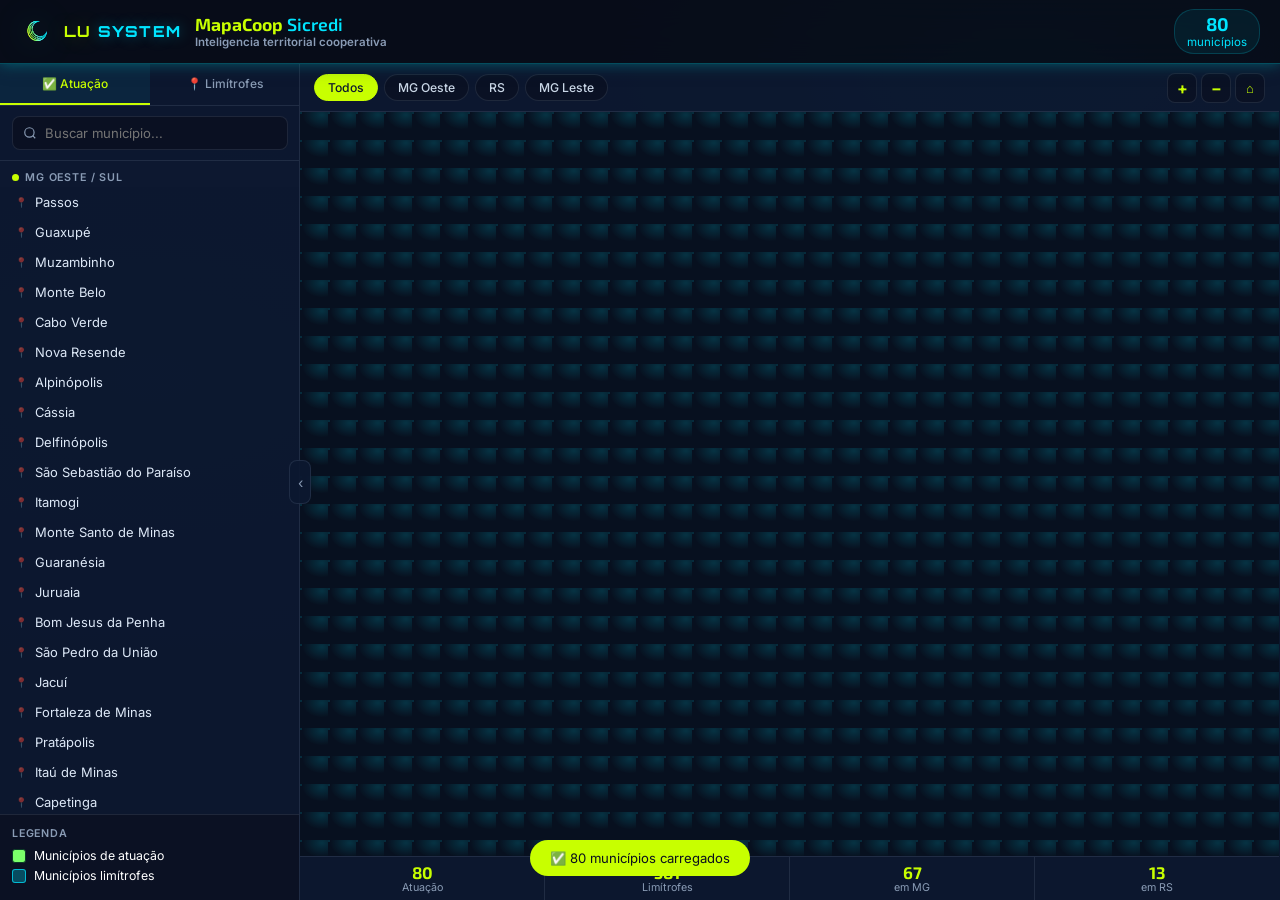
==== commit 1e218254: "Adiciona contornos e bordas de RJ, SC, PR e SP ao mapa Inclui o contorno de estado (estados.json) e " ====
--- a/index.source.html
+++ b/index.source.html
@@ -20,6 +20,9 @@
   <link rel="preconnect" href="https://fonts.gstatic.com" crossorigin>
   <link href="https://fonts.googleapis.com/css2?family=Orbitron:wght@700;800&family=Exo+2:wght@500;600;700&family=Inter:wght@400;500;600;700&family=Nunito:wght@400;600;700&display=swap" rel="stylesheet">
 
+  <link rel="stylesheet" href="lib/maplibre-gl.css">
+  <script src="lib/maplibre-gl.js"></script>
+
   <link rel="stylesheet" href="css/style.css">
 </head>
 <body>
@@ -32,7 +35,7 @@
     <div class="wordmark"><span class="lu">LU</span> <span class="system">SYSTEM</span></div>
   </div>
   <div class="header-text">
-    <h1>MapaCoop</h1>
+    <h1>MapaCoop <span class="brand-sub">Sicredi</span></h1>
     <p>Inteligencia territorial cooperativa</p>
   </div>
   <div class="header-badges">
@@ -105,9 +108,9 @@
         <small>Preparando dados geográficos</small>
       </div>
 
-      <!-- SVG Map -->
+      <!-- Map -->
       <div id="map-wrapper">
-        <svg id="map-svg" xmlns="http://www.w3.org/2000/svg" aria-label="Mapa de municípios"></svg>
+        <div id="map" aria-label="Mapa de municípios"></div>
       </div>
 
       <!-- Tooltip -->
--- a/lib/maplibre-gl.css
+++ b/lib/maplibre-gl.css
@@ -0,0 +1 @@
+.maplibregl-map{font:12px/20px Helvetica Neue,Arial,Helvetica,sans-serif;overflow:hidden;position:relative;-webkit-tap-highlight-color:rgb(0 0 0/0)}.maplibregl-canvas{left:0;position:absolute;top:0}.maplibregl-map:fullscreen{height:100%;width:100%}.maplibregl-ctrl-group button.maplibregl-ctrl-compass{touch-action:none}.maplibregl-canvas-container.maplibregl-interactive,.maplibregl-ctrl-group button.maplibregl-ctrl-compass{cursor:grab;-webkit-user-select:none;-moz-user-select:none;user-select:none}.maplibregl-canvas-container.maplibregl-interactive.maplibregl-track-pointer{cursor:pointer}.maplibregl-canvas-container.maplibregl-interactive:active,.maplibregl-ctrl-group button.maplibregl-ctrl-compass:active{cursor:grabbing}.maplibregl-canvas-container.maplibregl-touch-zoom-rotate,.maplibregl-canvas-container.maplibregl-touch-zoom-rotate .maplibregl-canvas{touch-action:pan-x pan-y}.maplibregl-canvas-container.maplibregl-touch-drag-pan,.maplibregl-canvas-container.maplibregl-touch-drag-pan .maplibregl-canvas{touch-action:pinch-zoom}.maplibregl-canvas-container.maplibregl-touch-zoom-rotate.maplibregl-touch-drag-pan,.maplibregl-canvas-container.maplibregl-touch-zoom-rotate.maplibregl-touch-drag-pan .maplibregl-canvas{touch-action:none}.maplibregl-canvas-container.maplibregl-touch-drag-pan.maplibregl-cooperative-gestures,.maplibregl-canvas-container.maplibregl-touch-drag-pan.maplibregl-cooperative-gestures .maplibregl-canvas{touch-action:pan-x pan-y}.maplibregl-ctrl-bottom-left,.maplibregl-ctrl-bottom-right,.maplibregl-ctrl-top-left,.maplibregl-ctrl-top-right{pointer-events:none;position:absolute;z-index:2}.maplibregl-ctrl-top-left{left:0;top:0}.maplibregl-ctrl-top-right{right:0;top:0}.maplibregl-ctrl-bottom-left{bottom:0;left:0}.maplibregl-ctrl-bottom-right{bottom:0;right:0}.maplibregl-ctrl{clear:both;pointer-events:auto;transform:translate(0)}.maplibregl-ctrl-top-left .maplibregl-ctrl{float:left;margin:10px 0 0 10px}.maplibregl-ctrl-top-right .maplibregl-ctrl{float:right;margin:10px 10px 0 0}.maplibregl-ctrl-bottom-left .maplibregl-ctrl{float:left;margin:0 0 10px 10px}.maplibregl-ctrl-bottom-right .maplibregl-ctrl{float:right;margin:0 10px 10px 0}.maplibregl-ctrl-group{background:#fff;border-radius:4px}.maplibregl-ctrl-group:not(:empty){box-shadow:0 0 0 2px rgba(0,0,0,.1)}@media (forced-colors:active){.maplibregl-ctrl-group:not(:empty){box-shadow:0 0 0 2px ButtonText}}.maplibregl-ctrl-group button{background-color:transparent;border:0;box-sizing:border-box;cursor:pointer;display:block;height:29px;outline:none;padding:0;width:29px}.maplibregl-ctrl-group button+button{border-top:1px solid #ddd}.maplibregl-ctrl button .maplibregl-ctrl-icon{background-position:50%;background-repeat:no-repeat;display:block;height:100%;width:100%}@media (forced-colors:active){.maplibregl-ctrl-icon{background-color:transparent}.maplibregl-ctrl-group button+button{border-top:1px solid ButtonText}}.maplibregl-ctrl button::-moz-focus-inner{border:0;padding:0}.maplibregl-ctrl-attrib-button:focus,.maplibregl-ctrl-group button:focus{box-shadow:0 0 2px 2px #0096ff}.maplibregl-ctrl button:disabled{cursor:not-allowed}.maplibregl-ctrl button:disabled .maplibregl-ctrl-icon{opacity:.25}@media (hover:hover){.maplibregl-ctrl button:not(:disabled):hover{background-color:rgba(0,0,0,.05)}}.maplibregl-ctrl button:not(:disabled):active{background-color:rgba(0,0,0,.05)}.maplibregl-ctrl-group button:focus:focus-visible{box-shadow:0 0 2px 2px #0096ff}.maplibregl-ctrl-group button:focus:not(:focus-visible){box-shadow:none}.maplibregl-ctrl-group button:focus:first-child{border-radius:4px 4px 0 0}.maplibregl-ctrl-group button:focus:last-child{border-radius:0 0 4px 4px}.maplibregl-ctrl-group button:focus:only-child{border-radius:inherit}.maplibregl-ctrl button.maplibregl-ctrl-zoom-out .maplibregl-ctrl-icon{background-image:url("data:image/svg+xml;charset=utf-8,%3Csvg xmlns='http://www.w3.org/2000/svg' width='29' height='29' fill='%23333' viewBox='0 0 29 29'%3E%3Cpath d='M10 13c-.75 0-1.5.75-1.5 1.5S9.25 16 10 16h9c.75 0 1.5-.75 1.5-1.5S19.75 13 19 13z'/%3E%3C/svg%3E")}.maplibregl-ctrl button.maplibregl-ctrl-zoom-in .maplibregl-ctrl-icon{background-image:url("data:image/svg+xml;charset=utf-8,%3Csvg xmlns='http://www.w3.org/2000/svg' width='29' height='29' fill='%23333' viewBox='0 0 29 29'%3E%3Cpath d='M14.5 8.5c-.75 0-1.5.75-1.5 1.5v3h-3c-.75 0-1.5.75-1.5 1.5S9.25 16 10 16h3v3c0 .75.75 1.5 1.5 1.5S16 19.75 16 19v-3h3c.75 0 1.5-.75 1.5-1.5S19.75 13 19 13h-3v-3c0-.75-.75-1.5-1.5-1.5'/%3E%3C/svg%3E")}@media (forced-colors:active){.maplibregl-ctrl button.maplibregl-ctrl-zoom-out .maplibregl-ctrl-icon{background-image:url("data:image/svg+xml;charset=utf-8,%3Csvg xmlns='http://www.w3.org/2000/svg' width='29' height='29' fill='%23fff' viewBox='0 0 29 29'%3E%3Cpath d='M10 13c-.75 0-1.5.75-1.5 1.5S9.25 16 10 16h9c.75 0 1.5-.75 1.5-1.5S19.75 13 19 13z'/%3E%3C/svg%3E")}.maplibregl-ctrl button.maplibregl-ctrl-zoom-in .maplibregl-ctrl-icon{background-image:url("data:image/svg+xml;charset=utf-8,%3Csvg xmlns='http://www.w3.org/2000/svg' width='29' height='29' fill='%23fff' viewBox='0 0 29 29'%3E%3Cpath d='M14.5 8.5c-.75 0-1.5.75-1.5 1.5v3h-3c-.75 0-1.5.75-1.5 1.5S9.25 16 10 16h3v3c0 .75.75 1.5 1.5 1.5S16 19.75 16 19v-3h3c.75 0 1.5-.75 1.5-1.5S19.75 13 19 13h-3v-3c0-.75-.75-1.5-1.5-1.5'/%3E%3C/svg%3E")}}@media (forced-colors:active) and (prefers-color-scheme:light){.maplibregl-ctrl button.maplibregl-ctrl-zoom-out .maplibregl-ctrl-icon{background-image:url("data:image/svg+xml;charset=utf-8,%3Csvg xmlns='http://www.w3.org/2000/svg' width='29' height='29' viewBox='0 0 29 29'%3E%3Cpath d='M10 13c-.75 0-1.5.75-1.5 1.5S9.25 16 10 16h9c.75 0 1.5-.75 1.5-1.5S19.75 13 19 13z'/%3E%3C/svg%3E")}.maplibregl-ctrl button.maplibregl-ctrl-zoom-in .maplibregl-ctrl-icon{background-image:url("data:image/svg+xml;charset=utf-8,%3Csvg xmlns='http://www.w3.org/2000/svg' width='29' height='29' viewBox='0 0 29 29'%3E%3Cpath d='M14.5 8.5c-.75 0-1.5.75-1.5 1.5v3h-3c-.75 0-1.5.75-1.5 1.5S9.25 16 10 16h3v3c0 .75.75 1.5 1.5 1.5S16 19.75 16 19v-3h3c.75 0 1.5-.75 1.5-1.5S19.75 13 19 13h-3v-3c0-.75-.75-1.5-1.5-1.5'/%3E%3C/svg%3E")}}.maplibregl-ctrl button.maplibregl-ctrl-fullscreen .maplibregl-ctrl-icon{background-image:url("data:image/svg+xml;charset=utf-8,%3Csvg xmlns='http://www.w3.org/2000/svg' width='29' height='29' fill='%23333' viewBox='0 0 29 29'%3E%3Cpath d='M24 16v5.5c0 1.75-.75 2.5-2.5 2.5H16v-1l3-1.5-4-5.5 1-1 5.5 4 1.5-3zM6 16l1.5 3 5.5-4 1 1-4 5.5 3 1.5v1H7.5C5.75 24 5 23.25 5 21.5V16zm7-11v1l-3 1.5 4 5.5-1 1-5.5-4L6 13H5V7.5C5 5.75 5.75 5 7.5 5zm11 2.5c0-1.75-.75-2.5-2.5-2.5H16v1l3 1.5-4 5.5 1 1 5.5-4 1.5 3h1z'/%3E%3C/svg%3E")}.maplibregl-ctrl button.maplibregl-ctrl-shrink .maplibregl-ctrl-icon{background-image:url("data:image/svg+xml;charset=utf-8,%3Csvg xmlns='http://www.w3.org/2000/svg' width='29' height='29' viewBox='0 0 29 29'%3E%3Cpath d='M18.5 16c-1.75 0-2.5.75-2.5 2.5V24h1l1.5-3 5.5 4 1-1-4-5.5 3-1.5v-1zM13 18.5c0-1.75-.75-2.5-2.5-2.5H5v1l3 1.5L4 24l1 1 5.5-4 1.5 3h1zm3-8c0 1.75.75 2.5 2.5 2.5H24v-1l-3-1.5L25 5l-1-1-5.5 4L17 5h-1zM10.5 13c1.75 0 2.5-.75 2.5-2.5V5h-1l-1.5 3L5 4 4 5l4 5.5L5 12v1z'/%3E%3C/svg%3E")}@media (forced-colors:active){.maplibregl-ctrl button.maplibregl-ctrl-fullscreen .maplibregl-ctrl-icon{background-image:url("data:image/svg+xml;charset=utf-8,%3Csvg xmlns='http://www.w3.org/2000/svg' width='29' height='29' fill='%23fff' viewBox='0 0 29 29'%3E%3Cpath d='M24 16v5.5c0 1.75-.75 2.5-2.5 2.5H16v-1l3-1.5-4-5.5 1-1 5.5 4 1.5-3zM6 16l1.5 3 5.5-4 1 1-4 5.5 3 1.5v1H7.5C5.75 24 5 23.25 5 21.5V16zm7-11v1l-3 1.5 4 5.5-1 1-5.5-4L6 13H5V7.5C5 5.75 5.75 5 7.5 5zm11 2.5c0-1.75-.75-2.5-2.5-2.5H16v1l3 1.5-4 5.5 1 1 5.5-4 1.5 3h1z'/%3E%3C/svg%3E")}.maplibregl-ctrl button.maplibregl-ctrl-shrink .maplibregl-ctrl-icon{background-image:url("data:image/svg+xml;charset=utf-8,%3Csvg xmlns='http://www.w3.org/2000/svg' width='29' height='29' fill='%23fff' viewBox='0 0 29 29'%3E%3Cpath d='M18.5 16c-1.75 0-2.5.75-2.5 2.5V24h1l1.5-3 5.5 4 1-1-4-5.5 3-1.5v-1zM13 18.5c0-1.75-.75-2.5-2.5-2.5H5v1l3 1.5L4 24l1 1 5.5-4 1.5 3h1zm3-8c0 1.75.75 2.5 2.5 2.5H24v-1l-3-1.5L25 5l-1-1-5.5 4L17 5h-1zM10.5 13c1.75 0 2.5-.75 2.5-2.5V5h-1l-1.5 3L5 4 4 5l4 5.5L5 12v1z'/%3E%3C/svg%3E")}}@media (forced-colors:active) and (prefers-color-scheme:light){.maplibregl-ctrl button.maplibregl-ctrl-fullscreen .maplibregl-ctrl-icon{background-image:url("data:image/svg+xml;charset=utf-8,%3Csvg xmlns='http://www.w3.org/2000/svg' width='29' height='29' viewBox='0 0 29 29'%3E%3Cpath d='M24 16v5.5c0 1.75-.75 2.5-2.5 2.5H16v-1l3-1.5-4-5.5 1-1 5.5 4 1.5-3zM6 16l1.5 3 5.5-4 1 1-4 5.5 3 1.5v1H7.5C5.75 24 5 23.25 5 21.5V16zm7-11v1l-3 1.5 4 5.5-1 1-5.5-4L6 13H5V7.5C5 5.75 5.75 5 7.5 5zm11 2.5c0-1.75-.75-2.5-2.5-2.5H16v1l3 1.5-4 5.5 1 1 5.5-4 1.5 3h1z'/%3E%3C/svg%3E")}.maplibregl-ctrl button.maplibregl-ctrl-shrink .maplibregl-ctrl-icon{background-image:url("data:image/svg+xml;charset=utf-8,%3Csvg xmlns='http://www.w3.org/2000/svg' width='29' height='29' viewBox='0 0 29 29'%3E%3Cpath d='M18.5 16c-1.75 0-2.5.75-2.5 2.5V24h1l1.5-3 5.5 4 1-1-4-5.5 3-1.5v-1zM13 18.5c0-1.75-.75-2.5-2.5-2.5H5v1l3 1.5L4 24l1 1 5.5-4 1.5 3h1zm3-8c0 1.75.75 2.5 2.5 2.5H24v-1l-3-1.5L25 5l-1-1-5.5 4L17 5h-1zM10.5 13c1.75 0 2.5-.75 2.5-2.5V5h-1l-1.5 3L5 4 4 5l4 5.5L5 12v1z'/%3E%3C/svg%3E")}}.maplibregl-ctrl button.maplibregl-ctrl-compass .maplibregl-ctrl-icon{background-image:url("data:image/svg+xml;charset=utf-8,%3Csvg xmlns='http://www.w3.org/2000/svg' width='29' height='29' fill='%23333' viewBox='0 0 29 29'%3E%3Cpath d='m10.5 14 4-8 4 8z'/%3E%3Cpath fill='%23ccc' d='m10.5 16 4 8 4-8z'/%3E%3C/svg%3E")}@media (forced-colors:active){.maplibregl-ctrl button.maplibregl-ctrl-compass .maplibregl-ctrl-icon{background-image:url("data:image/svg+xml;charset=utf-8,%3Csvg xmlns='http://www.w3.org/2000/svg' width='29' height='29' fill='%23fff' viewBox='0 0 29 29'%3E%3Cpath d='m10.5 14 4-8 4 8z'/%3E%3Cpath fill='%23ccc' d='m10.5 16 4 8 4-8z'/%3E%3C/svg%3E")}}@media (forced-colors:active) and (prefers-color-scheme:light){.maplibregl-ctrl button.maplibregl-ctrl-compass .maplibregl-ctrl-icon{background-image:url("data:image/svg+xml;charset=utf-8,%3Csvg xmlns='http://www.w3.org/2000/svg' width='29' height='29' viewBox='0 0 29 29'%3E%3Cpath d='m10.5 14 4-8 4 8z'/%3E%3Cpath fill='%23ccc' d='m10.5 16 4 8 4-8z'/%3E%3C/svg%3E")}}.maplibregl-ctrl button.maplibregl-ctrl-globe .maplibregl-ctrl-icon{background-image:url("data:image/svg+xml;charset=utf-8,%3Csvg xmlns='http://www.w3.org/2000/svg' width='22' height='22' fill='none' stroke='%23333' viewBox='0 0 22 22'%3E%3Ccircle cx='11' cy='11' r='8.5'/%3E%3Cpath d='M17.5 11c0 4.819-3.02 8.5-6.5 8.5S4.5 15.819 4.5 11 7.52 2.5 11 2.5s6.5 3.681 6.5 8.5Z'/%3E%3Cpath d='M13.5 11c0 2.447-.331 4.64-.853 6.206-.262.785-.562 1.384-.872 1.777-.314.399-.58.517-.775.517s-.461-.118-.775-.517c-.31-.393-.61-.992-.872-1.777C8.831 15.64 8.5 13.446 8.5 11s.331-4.64.853-6.206c.262-.785.562-1.384.872-1.777.314-.399.58-.517.775-.517s.461.118.775.517c.31.393.61.992.872 1.777.522 1.565.853 3.76.853 6.206Z'/%3E%3Cpath d='M11 7.5c-1.909 0-3.622-.166-4.845-.428-.616-.132-1.08-.283-1.379-.434a1.3 1.3 0 0 1-.224-.138q.07-.058.224-.138c.299-.151.763-.302 1.379-.434C7.378 5.666 9.091 5.5 11 5.5s3.622.166 4.845.428c.616.132 1.08.283 1.379.434.105.053.177.1.224.138q-.07.058-.224.138c-.299.151-.763.302-1.379.434-1.223.262-2.936.428-4.845.428ZM4.486 6.436ZM11 16.5c-1.909 0-3.622-.166-4.845-.428-.616-.132-1.08-.283-1.379-.434a1.3 1.3 0 0 1-.224-.138 1.3 1.3 0 0 1 .224-.138c.299-.151.763-.302 1.379-.434C7.378 14.666 9.091 14.5 11 14.5s3.622.166 4.845.428c.616.132 1.08.283 1.379.434.105.053.177.1.224.138a1.3 1.3 0 0 1-.224.138c-.299.151-.763.302-1.379.434-1.223.262-2.936.428-4.845.428Zm-6.514-1.064ZM11 12.5c-2.46 0-4.672-.222-6.255-.574-.796-.177-1.406-.38-1.805-.59a1.5 1.5 0 0 1-.39-.272.3.3 0 0 1-.047-.064.3.3 0 0 1 .048-.064c.066-.073.189-.167.389-.272.399-.21 1.009-.413 1.805-.59C6.328 9.722 8.54 9.5 11 9.5s4.672.222 6.256.574c.795.177 1.405.38 1.804.59.2.105.323.2.39.272a.3.3 0 0 1 .047.064.3.3 0 0 1-.048.064 1.4 1.4 0 0 1-.389.272c-.399.21-1.009.413-1.804.59-1.584.352-3.796.574-6.256.574Zm-8.501-1.51v.002zm0 .018v.002zm17.002.002v-.002zm0-.018v-.002z'/%3E%3C/svg%3E")}.maplibregl-ctrl button.maplibregl-ctrl-globe-enabled .maplibregl-ctrl-icon{background-image:url("data:image/svg+xml;charset=utf-8,%3Csvg xmlns='http://www.w3.org/2000/svg' width='22' height='22' fill='none' stroke='%2333b5e5' viewBox='0 0 22 22'%3E%3Ccircle cx='11' cy='11' r='8.5'/%3E%3Cpath d='M17.5 11c0 4.819-3.02 8.5-6.5 8.5S4.5 15.819 4.5 11 7.52 2.5 11 2.5s6.5 3.681 6.5 8.5Z'/%3E%3Cpath d='M13.5 11c0 2.447-.331 4.64-.853 6.206-.262.785-.562 1.384-.872 1.777-.314.399-.58.517-.775.517s-.461-.118-.775-.517c-.31-.393-.61-.992-.872-1.777C8.831 15.64 8.5 13.446 8.5 11s.331-4.64.853-6.206c.262-.785.562-1.384.872-1.777.314-.399.58-.517.775-.517s.461.118.775.517c.31.393.61.992.872 1.777.522 1.565.853 3.76.853 6.206Z'/%3E%3Cpath d='M11 7.5c-1.909 0-3.622-.166-4.845-.428-.616-.132-1.08-.283-1.379-.434a1.3 1.3 0 0 1-.224-.138q.07-.058.224-.138c.299-.151.763-.302 1.379-.434C7.378 5.666 9.091 5.5 11 5.5s3.622.166 4.845.428c.616.132 1.08.283 1.379.434.105.053.177.1.224.138q-.07.058-.224.138c-.299.151-.763.302-1.379.434-1.223.262-2.936.428-4.845.428ZM4.486 6.436ZM11 16.5c-1.909 0-3.622-.166-4.845-.428-.616-.132-1.08-.283-1.379-.434a1.3 1.3 0 0 1-.224-.138 1.3 1.3 0 0 1 .224-.138c.299-.151.763-.302 1.379-.434C7.378 14.666 9.091 14.5 11 14.5s3.622.166 4.845.428c.616.132 1.08.283 1.379.434.105.053.177.1.224.138a1.3 1.3 0 0 1-.224.138c-.299.151-.763.302-1.379.434-1.223.262-2.936.428-4.845.428Zm-6.514-1.064ZM11 12.5c-2.46 0-4.672-.222-6.255-.574-.796-.177-1.406-.38-1.805-.59a1.5 1.5 0 0 1-.39-.272.3.3 0 0 1-.047-.064.3.3 0 0 1 .048-.064c.066-.073.189-.167.389-.272.399-.21 1.009-.413 1.805-.59C6.328 9.722 8.54 9.5 11 9.5s4.672.222 6.256.574c.795.177 1.405.38 1.804.59.2.105.323.2.39.272a.3.3 0 0 1 .047.064.3.3 0 0 1-.048.064 1.4 1.4 0 0 1-.389.272c-.399.21-1.009.413-1.804.59-1.584.352-3.796.574-6.256.574Zm-8.501-1.51v.002zm0 .018v.002zm17.002.002v-.002zm0-.018v-.002z'/%3E%3C/svg%3E")}.maplibregl-ctrl button.maplibregl-ctrl-terrain .maplibregl-ctrl-icon{background-image:url("data:image/svg+xml;charset=utf-8,%3Csvg xmlns='http://www.w3.org/2000/svg' width='22' height='22' fill='%23333' viewBox='0 0 22 22'%3E%3Cpath d='m1.754 13.406 4.453-4.851 3.09 3.09 3.281 3.277.969-.969-3.309-3.312 3.844-4.121 6.148 6.886h1.082v-.855l-7.207-8.07-4.84 5.187L6.169 6.57l-5.48 5.965v.871ZM.688 16.844h20.625v1.375H.688Zm0 0'/%3E%3C/svg%3E")}.maplibregl-ctrl button.maplibregl-ctrl-terrain-enabled .maplibregl-ctrl-icon{background-image:url("data:image/svg+xml;charset=utf-8,%3Csvg xmlns='http://www.w3.org/2000/svg' width='22' height='22' fill='%2333b5e5' viewBox='0 0 22 22'%3E%3Cpath d='m1.754 13.406 4.453-4.851 3.09 3.09 3.281 3.277.969-.969-3.309-3.312 3.844-4.121 6.148 6.886h1.082v-.855l-7.207-8.07-4.84 5.187L6.169 6.57l-5.48 5.965v.871ZM.688 16.844h20.625v1.375H.688Zm0 0'/%3E%3C/svg%3E")}.maplibregl-ctrl button.maplibregl-ctrl-geolocate .maplibregl-ctrl-icon{background-image:url("data:image/svg+xml;charset=utf-8,%3Csvg xmlns='http://www.w3.org/2000/svg' width='29' height='29' fill='%23333' viewBox='0 0 20 20'%3E%3Cpath d='M10 4C9 4 9 5 9 5v.1A5 5 0 0 0 5.1 9H5s-1 0-1 1 1 1 1 1h.1A5 5 0 0 0 9 14.9v.1s0 1 1 1 1-1 1-1v-.1a5 5 0 0 0 3.9-3.9h.1s1 0 1-1-1-1-1-1h-.1A5 5 0 0 0 11 5.1V5s0-1-1-1m0 2.5a3.5 3.5 0 1 1 0 7 3.5 3.5 0 1 1 0-7'/%3E%3Ccircle cx='10' cy='10' r='2'/%3E%3C/svg%3E")}.maplibregl-ctrl button.maplibregl-ctrl-geolocate:disabled .maplibregl-ctrl-icon{background-image:url("data:image/svg+xml;charset=utf-8,%3Csvg xmlns='http://www.w3.org/2000/svg' width='29' height='29' fill='%23aaa' viewBox='0 0 20 20'%3E%3Cpath d='M10 4C9 4 9 5 9 5v.1A5 5 0 0 0 5.1 9H5s-1 0-1 1 1 1 1 1h.1A5 5 0 0 0 9 14.9v.1s0 1 1 1 1-1 1-1v-.1a5 5 0 0 0 3.9-3.9h.1s1 0 1-1-1-1-1-1h-.1A5 5 0 0 0 11 5.1V5s0-1-1-1m0 2.5a3.5 3.5 0 1 1 0 7 3.5 3.5 0 1 1 0-7'/%3E%3Ccircle cx='10' cy='10' r='2'/%3E%3Cpath fill='red' d='m14 5 1 1-9 9-1-1z'/%3E%3C/svg%3E")}.maplibregl-ctrl button.maplibregl-ctrl-geolocate.maplibregl-ctrl-geolocate-active .maplibregl-ctrl-icon{background-image:url("data:image/svg+xml;charset=utf-8,%3Csvg xmlns='http://www.w3.org/2000/svg' width='29' height='29' fill='%2333b5e5' viewBox='0 0 20 20'%3E%3Cpath d='M10 4C9 4 9 5 9 5v.1A5 5 0 0 0 5.1 9H5s-1 0-1 1 1 1 1 1h.1A5 5 0 0 0 9 14.9v.1s0 1 1 1 1-1 1-1v-.1a5 5 0 0 0 3.9-3.9h.1s1 0 1-1-1-1-1-1h-.1A5 5 0 0 0 11 5.1V5s0-1-1-1m0 2.5a3.5 3.5 0 1 1 0 7 3.5 3.5 0 1 1 0-7'/%3E%3Ccircle cx='10' cy='10' r='2'/%3E%3C/svg%3E")}.maplibregl-ctrl button.maplibregl-ctrl-geolocate.maplibregl-ctrl-geolocate-active-error .maplibregl-ctrl-icon{background-image:url("data:image/svg+xml;charset=utf-8,%3Csvg xmlns='http://www.w3.org/2000/svg' width='29' height='29' fill='%23e58978' viewBox='0 0 20 20'%3E%3Cpath d='M10 4C9 4 9 5 9 5v.1A5 5 0 0 0 5.1 9H5s-1 0-1 1 1 1 1 1h.1A5 5 0 0 0 9 14.9v.1s0 1 1 1 1-1 1-1v-.1a5 5 0 0 0 3.9-3.9h.1s1 0 1-1-1-1-1-1h-.1A5 5 0 0 0 11 5.1V5s0-1-1-1m0 2.5a3.5 3.5 0 1 1 0 7 3.5 3.5 0 1 1 0-7'/%3E%3Ccircle cx='10' cy='10' r='2'/%3E%3C/svg%3E")}.maplibregl-ctrl button.maplibregl-ctrl-geolocate.maplibregl-ctrl-geolocate-background .maplibregl-ctrl-icon{background-image:url("data:image/svg+xml;charset=utf-8,%3Csvg xmlns='http://www.w3.org/2000/svg' width='29' height='29' fill='%2333b5e5' viewBox='0 0 20 20'%3E%3Cpath d='M10 4C9 4 9 5 9 5v.1A5 5 0 0 0 5.1 9H5s-1 0-1 1 1 1 1 1h.1A5 5 0 0 0 9 14.9v.1s0 1 1 1 1-1 1-1v-.1a5 5 0 0 0 3.9-3.9h.1s1 0 1-1-1-1-1-1h-.1A5 5 0 0 0 11 5.1V5s0-1-1-1m0 2.5a3.5 3.5 0 1 1 0 7 3.5 3.5 0 1 1 0-7'/%3E%3C/svg%3E")}.maplibregl-ctrl button.maplibregl-ctrl-geolocate.maplibregl-ctrl-geolocate-background-error .maplibregl-ctrl-icon{background-image:url("data:image/svg+xml;charset=utf-8,%3Csvg xmlns='http://www.w3.org/2000/svg' width='29' height='29' fill='%23e54e33' viewBox='0 0 20 20'%3E%3Cpath d='M10 4C9 4 9 5 9 5v.1A5 5 0 0 0 5.1 9H5s-1 0-1 1 1 1 1 1h.1A5 5 0 0 0 9 14.9v.1s0 1 1 1 1-1 1-1v-.1a5 5 0 0 0 3.9-3.9h.1s1 0 1-1-1-1-1-1h-.1A5 5 0 0 0 11 5.1V5s0-1-1-1m0 2.5a3.5 3.5 0 1 1 0 7 3.5 3.5 0 1 1 0-7'/%3E%3C/svg%3E")}.maplibregl-ctrl button.maplibregl-ctrl-geolocate.maplibregl-ctrl-geolocate-waiting .maplibregl-ctrl-icon{animation:maplibregl-spin 2s linear infinite}@media (forced-colors:active){.maplibregl-ctrl button.maplibregl-ctrl-geolocate .maplibregl-ctrl-icon{background-image:url("data:image/svg+xml;charset=utf-8,%3Csvg xmlns='http://www.w3.org/2000/svg' width='29' height='29' fill='%23fff' viewBox='0 0 20 20'%3E%3Cpath d='M10 4C9 4 9 5 9 5v.1A5 5 0 0 0 5.1 9H5s-1 0-1 1 1 1 1 1h.1A5 5 0 0 0 9 14.9v.1s0 1 1 1 1-1 1-1v-.1a5 5 0 0 0 3.9-3.9h.1s1 0 1-1-1-1-1-1h-.1A5 5 0 0 0 11 5.1V5s0-1-1-1m0 2.5a3.5 3.5 0 1 1 0 7 3.5 3.5 0 1 1 0-7'/%3E%3Ccircle cx='10' cy='10' r='2'/%3E%3C/svg%3E")}.maplibregl-ctrl button.maplibregl-ctrl-geolocate:disabled .maplibregl-ctrl-icon{background-image:url("data:image/svg+xml;charset=utf-8,%3Csvg xmlns='http://www.w3.org/2000/svg' width='29' height='29' fill='%23999' viewBox='0 0 20 20'%3E%3Cpath d='M10 4C9 4 9 5 9 5v.1A5 5 0 0 0 5.1 9H5s-1 0-1 1 1 1 1 1h.1A5 5 0 0 0 9 14.9v.1s0 1 1 1 1-1 1-1v-.1a5 5 0 0 0 3.9-3.9h.1s1 0 1-1-1-1-1-1h-.1A5 5 0 0 0 11 5.1V5s0-1-1-1m0 2.5a3.5 3.5 0 1 1 0 7 3.5 3.5 0 1 1 0-7'/%3E%3Ccircle cx='10' cy='10' r='2'/%3E%3Cpath fill='red' d='m14 5 1 1-9 9-1-1z'/%3E%3C/svg%3E")}.maplibregl-ctrl button.maplibregl-ctrl-geolocate.maplibregl-ctrl-geolocate-active .maplibregl-ctrl-icon{background-image:url("data:image/svg+xml;charset=utf-8,%3Csvg xmlns='http://www.w3.org/2000/svg' width='29' height='29' fill='%2333b5e5' viewBox='0 0 20 20'%3E%3Cpath d='M10 4C9 4 9 5 9 5v.1A5 5 0 0 0 5.1 9H5s-1 0-1 1 1 1 1 1h.1A5 5 0 0 0 9 14.9v.1s0 1 1 1 1-1 1-1v-.1a5 5 0 0 0 3.9-3.9h.1s1 0 1-1-1-1-1-1h-.1A5 5 0 0 0 11 5.1V5s0-1-1-1m0 2.5a3.5 3.5 0 1 1 0 7 3.5 3.5 0 1 1 0-7'/%3E%3Ccircle cx='10' cy='10' r='2'/%3E%3C/svg%3E")}.maplibregl-ctrl button.maplibregl-ctrl-geolocate.maplibregl-ctrl-geolocate-active-error .maplibregl-ctrl-icon{background-image:url("data:image/svg+xml;charset=utf-8,%3Csvg xmlns='http://www.w3.org/2000/svg' width='29' height='29' fill='%23e58978' viewBox='0 0 20 20'%3E%3Cpath d='M10 4C9 4 9 5 9 5v.1A5 5 0 0 0 5.1 9H5s-1 0-1 1 1 1 1 1h.1A5 5 0 0 0 9 14.9v.1s0 1 1 1 1-1 1-1v-.1a5 5 0 0 0 3.9-3.9h.1s1 0 1-1-1-1-1-1h-.1A5 5 0 0 0 11 5.1V5s0-1-1-1m0 2.5a3.5 3.5 0 1 1 0 7 3.5 3.5 0 1 1 0-7'/%3E%3Ccircle cx='10' cy='10' r='2'/%3E%3C/svg%3E")}.maplibregl-ctrl button.maplibregl-ctrl-geolocate.maplibregl-ctrl-geolocate-background .maplibregl-ctrl-icon{background-image:url("data:image/svg+xml;charset=utf-8,%3Csvg xmlns='http://www.w3.org/2000/svg' width='29' height='29' fill='%2333b5e5' viewBox='0 0 20 20'%3E%3Cpath d='M10 4C9 4 9 5 9 5v.1A5 5 0 0 0 5.1 9H5s-1 0-1 1 1 1 1 1h.1A5 5 0 0 0 9 14.9v.1s0 1 1 1 1-1 1-1v-.1a5 5 0 0 0 3.9-3.9h.1s1 0 1-1-1-1-1-1h-.1A5 5 0 0 0 11 5.1V5s0-1-1-1m0 2.5a3.5 3.5 0 1 1 0 7 3.5 3.5 0 1 1 0-7'/%3E%3C/svg%3E")}.maplibregl-ctrl button.maplibregl-ctrl-geolocate.maplibregl-ctrl-geolocate-background-error .maplibregl-ctrl-icon{background-image:url("data:image/svg+xml;charset=utf-8,%3Csvg xmlns='http://www.w3.org/2000/svg' width='29' height='29' fill='%23e54e33' viewBox='0 0 20 20'%3E%3Cpath d='M10 4C9 4 9 5 9 5v.1A5 5 0 0 0 5.1 9H5s-1 0-1 1 1 1 1 1h.1A5 5 0 0 0 9 14.9v.1s0 1 1 1 1-1 1-1v-.1a5 5 0 0 0 3.9-3.9h.1s1 0 1-1-1-1-1-1h-.1A5 5 0 0 0 11 5.1V5s0-1-1-1m0 2.5a3.5 3.5 0 1 1 0 7 3.5 3.5 0 1 1 0-7'/%3E%3C/svg%3E")}}@media (forced-colors:active) and (prefers-color-scheme:light){.maplibregl-ctrl button.maplibregl-ctrl-geolocate .maplibregl-ctrl-icon{background-image:url("data:image/svg+xml;charset=utf-8,%3Csvg xmlns='http://www.w3.org/2000/svg' width='29' height='29' viewBox='0 0 20 20'%3E%3Cpath d='M10 4C9 4 9 5 9 5v.1A5 5 0 0 0 5.1 9H5s-1 0-1 1 1 1 1 1h.1A5 5 0 0 0 9 14.9v.1s0 1 1 1 1-1 1-1v-.1a5 5 0 0 0 3.9-3.9h.1s1 0 1-1-1-1-1-1h-.1A5 5 0 0 0 11 5.1V5s0-1-1-1m0 2.5a3.5 3.5 0 1 1 0 7 3.5 3.5 0 1 1 0-7'/%3E%3Ccircle cx='10' cy='10' r='2'/%3E%3C/svg%3E")}.maplibregl-ctrl button.maplibregl-ctrl-geolocate:disabled .maplibregl-ctrl-icon{background-image:url("data:image/svg+xml;charset=utf-8,%3Csvg xmlns='http://www.w3.org/2000/svg' width='29' height='29' fill='%23666' viewBox='0 0 20 20'%3E%3Cpath d='M10 4C9 4 9 5 9 5v.1A5 5 0 0 0 5.1 9H5s-1 0-1 1 1 1 1 1h.1A5 5 0 0 0 9 14.9v.1s0 1 1 1 1-1 1-1v-.1a5 5 0 0 0 3.9-3.9h.1s1 0 1-1-1-1-1-1h-.1A5 5 0 0 0 11 5.1V5s0-1-1-1m0 2.5a3.5 3.5 0 1 1 0 7 3.5 3.5 0 1 1 0-7'/%3E%3Ccircle cx='10' cy='10' r='2'/%3E%3Cpath fill='red' d='m14 5 1 1-9 9-1-1z'/%3E%3C/svg%3E")}}@keyframes maplibregl-spin{0%{transform:rotate(0deg)}to{transform:rotate(1turn)}}a.maplibregl-ctrl-logo{background-image:url("data:image/svg+xml;charset=utf-8,%3Csvg xmlns='http://www.w3.org/2000/svg' width='88' height='23' fill='none'%3E%3Cpath fill='%23000' fill-opacity='.4' fill-rule='evenodd' d='M17.408 16.796h-1.827l2.501-12.095h.198l3.324 6.533.988 2.19.988-2.19 3.258-6.533h.181l2.6 12.095h-1.81l-1.218-5.644-.362-1.71-.658 1.71-2.929 5.644h-.098l-2.914-5.644-.757-1.71-.345 1.71zm1.958-3.42-.726 3.663a1.255 1.255 0 0 1-1.232 1.011h-1.827a1.255 1.255 0 0 1-1.229-1.509l2.501-12.095a1.255 1.255 0 0 1 1.23-1.001h.197a1.25 1.25 0 0 1 1.12.685l3.19 6.273 3.125-6.263a1.25 1.25 0 0 1 1.123-.695h.181a1.255 1.255 0 0 1 1.227.991l1.443 6.71a5 5 0 0 1 .314-.787l.009-.016a4.6 4.6 0 0 1 1.777-1.887c.782-.46 1.668-.667 2.611-.667a4.6 4.6 0 0 1 1.7.32l.306.134c.21-.16.474-.256.759-.256h1.694a1.255 1.255 0 0 1 1.212.925 1.255 1.255 0 0 1 1.212-.925h1.711c.284 0 .545.094.755.252.613-.3 1.312-.45 2.075-.45 1.356 0 2.557.445 3.482 1.4q.47.48.763 1.064V4.701a1.255 1.255 0 0 1 1.255-1.255h1.86A1.255 1.255 0 0 1 54.44 4.7v9.194h2.217c.19 0 .37.043.532.118v-4.77c0-.356.147-.678.385-.906a2.42 2.42 0 0 1-.682-1.71c0-.665.267-1.253.735-1.7a2.45 2.45 0 0 1 1.722-.674 2.43 2.43 0 0 1 1.705.675q.318.302.504.683V4.7a1.255 1.255 0 0 1 1.255-1.255h1.744A1.255 1.255 0 0 1 65.812 4.7v3.335a4.8 4.8 0 0 1 1.526-.246c.938 0 1.817.214 2.59.69a4.47 4.47 0 0 1 1.67 1.743v-.98a1.255 1.255 0 0 1 1.256-1.256h1.777c.233 0 .451.064.639.174a3.4 3.4 0 0 1 1.567-.372c.346 0 .861.02 1.285.232a1.25 1.25 0 0 1 .689 1.004 4.7 4.7 0 0 1 .853-.588c.795-.44 1.675-.647 2.61-.647 1.385 0 2.65.39 3.525 1.396.836.938 1.168 2.173 1.168 3.528q-.001.515-.056 1.051a1.255 1.255 0 0 1-.947 1.09l.408.952a1.255 1.255 0 0 1-.477 1.552c-.418.268-.92.463-1.458.612-.613.171-1.304.244-2.049.244-1.06 0-2.043-.207-2.886-.698l-.015-.008c-.798-.48-1.419-1.135-1.818-1.963l-.004-.008a5.8 5.8 0 0 1-.548-2.512q0-.429.053-.843a1.3 1.3 0 0 1-.333-.086l-.166-.004c-.223 0-.426.062-.643.228-.03.024-.142.139-.142.59v3.883a1.255 1.255 0 0 1-1.256 1.256h-1.777a1.255 1.255 0 0 1-1.256-1.256V15.69l-.032.057a4.8 4.8 0 0 1-1.86 1.833 5.04 5.04 0 0 1-2.484.634 4.5 4.5 0 0 1-1.935-.424 1.25 1.25 0 0 1-.764.258h-1.71a1.255 1.255 0 0 1-1.256-1.255V7.687a2.4 2.4 0 0 1-.428.625c.253.23.412.561.412.93v7.553a1.255 1.255 0 0 1-1.256 1.255h-1.843a1.25 1.25 0 0 1-.894-.373c-.228.23-.544.373-.894.373H51.32a1.255 1.255 0 0 1-1.256-1.255v-1.251l-.061.117a4.7 4.7 0 0 1-1.782 1.884 4.77 4.77 0 0 1-2.485.67 5.6 5.6 0 0 1-1.485-.188l.009 2.764a1.255 1.255 0 0 1-1.255 1.259h-1.729a1.255 1.255 0 0 1-1.255-1.255v-3.537a1.255 1.255 0 0 1-1.167.793h-1.679a1.25 1.25 0 0 1-.77-.263 4.5 4.5 0 0 1-1.945.429c-.885 0-1.724-.21-2.495-.632l-.017-.01a5 5 0 0 1-1.081-.836 1.255 1.255 0 0 1-1.254 1.312h-1.81a1.255 1.255 0 0 1-1.228-.99l-.782-3.625-2.044 3.939a1.25 1.25 0 0 1-1.115.676h-.098a1.25 1.25 0 0 1-1.116-.68l-2.061-3.994zM35.92 16.63l.207-.114.223-.15q.493-.356.735-.785l.061-.118.033 1.332h1.678V9.242h-1.694l-.033 1.267q-.133-.329-.526-.658l-.032-.028a3.2 3.2 0 0 0-.668-.428l-.27-.12a3.3 3.3 0 0 0-1.235-.23q-1.136-.001-1.974.493a3.36 3.36 0 0 0-1.3 1.382q-.445.89-.444 2.074 0 1.2.51 2.107a3.8 3.8 0 0 0 1.382 1.381 3.9 3.9 0 0 0 1.893.477q.795 0 1.455-.33zm-2.789-5.38q-.576.675-.575 1.762 0 1.102.559 1.794.576.675 1.645.675a2.25 2.25 0 0 0 .934-.19 2.2 2.2 0 0 0 .468-.29l.178-.161a2.2 2.2 0 0 0 .397-.561q.244-.5.244-1.15v-.115q0-.708-.296-1.267l-.043-.077a2.2 2.2 0 0 0-.633-.709l-.13-.086-.047-.028a2.1 2.1 0 0 0-1.073-.285q-1.052 0-1.629.692zm2.316 2.706c.163-.17.28-.407.28-.83v-.114c0-.292-.06-.508-.15-.68a.96.96 0 0 0-.353-.389.85.85 0 0 0-.464-.127c-.4 0-.56.114-.664.239l-.01.012c-.148.174-.275.45-.275.945 0 .506.122.801.27.99.097.11.266.224.68.224.303 0 .504-.09.687-.269zm7.545 1.705a2.6 2.6 0 0 0 .331.423q.319.33.755.548l.173.074q.65.255 1.49.255 1.02 0 1.844-.493a3.45 3.45 0 0 0 1.316-1.4q.493-.904.493-2.089 0-1.909-.988-2.913-.988-1.02-2.584-1.02-.898 0-1.575.347a3 3 0 0 0-.415.262l-.199.166a3.4 3.4 0 0 0-.64.82V9.242h-1.712v11.553h1.729l-.017-5.134zm.53-1.138q.206.29.48.5l.155.11.053.034q.51.296 1.119.297 1.07 0 1.645-.675.577-.69.576-1.762 0-1.119-.576-1.777-.558-.675-1.645-.675-.435 0-.835.16a2 2 0 0 0-.284.136 2 2 0 0 0-.363.254 2.2 2.2 0 0 0-.46.569l-.082.162a2.6 2.6 0 0 0-.213 1.072v.115q0 .707.296 1.267l.135.211zm.964-.818a1.1 1.1 0 0 0 .367.385.94.94 0 0 0 .476.118c.423 0 .59-.117.687-.23.159-.194.28-.478.28-.95 0-.53-.133-.8-.266-.952l-.021-.025c-.078-.094-.231-.221-.68-.221a1 1 0 0 0-.503.135l-.012.007a.86.86 0 0 0-.335.343c-.073.133-.132.324-.132.614v.115a1.4 1.4 0 0 0 .14.66zm15.7-6.222q.347-.346.346-.856a1.05 1.05 0 0 0-.345-.79 1.18 1.18 0 0 0-.84-.329q-.51 0-.855.33a1.05 1.05 0 0 0-.346.79q0 .51.346.855.345.346.856.346.51 0 .839-.346zm4.337 9.314.033-1.332q.191.403.59.747l.098.081a4 4 0 0 0 .316.224l.223.122a3.2 3.2 0 0 0 1.44.322 3.8 3.8 0 0 0 1.875-.477 3.5 3.5 0 0 0 1.382-1.366q.527-.89.526-2.09 0-1.184-.444-2.073a3.24 3.24 0 0 0-1.283-1.399q-.823-.51-1.942-.51a3.5 3.5 0 0 0-1.527.344l-.086.043-.165.09a3 3 0 0 0-.33.214q-.432.315-.656.707a2 2 0 0 0-.099.198l.082-1.283V4.701h-1.744v12.095zm.473-2.509a2.5 2.5 0 0 0 .566.7q.117.098.245.18l.144.08a2.1 2.1 0 0 0 .975.232q1.07 0 1.645-.675.576-.69.576-1.778 0-1.102-.576-1.777-.56-.691-1.645-.692a2.2 2.2 0 0 0-1.015.235q-.22.113-.415.282l-.15.142a2.1 2.1 0 0 0-.42.594q-.223.479-.223 1.1v.115q0 .705.293 1.26zm2.616-.293c.157-.191.28-.479.28-.967 0-.51-.13-.79-.276-.961l-.021-.026c-.082-.1-.232-.225-.67-.225a.87.87 0 0 0-.681.279l-.012.011c-.154.155-.274.38-.274.807v.115c0 .285.057.499.144.669a1.1 1.1 0 0 0 .367.405c.137.082.28.123.455.123.423 0 .59-.118.686-.23zm8.266-3.013q.345-.13.724-.14l.069-.002q.493 0 .642.099l.247-1.794q-.196-.099-.717-.099a2.3 2.3 0 0 0-.545.063 2 2 0 0 0-.411.148 2.2 2.2 0 0 0-.4.249 2.5 2.5 0 0 0-.485.499 2.7 2.7 0 0 0-.32.581l-.05.137v-1.48h-1.778v7.553h1.777v-3.884q0-.546.159-.943a1.5 1.5 0 0 1 .466-.636 2.5 2.5 0 0 1 .399-.253 2 2 0 0 1 .224-.099zm9.784 2.656.05-.922q0-1.743-.856-2.698-.838-.97-2.584-.97-1.119-.001-2.007.493a3.46 3.46 0 0 0-1.4 1.382q-.493.906-.493 2.106 0 1.07.428 1.975.428.89 1.332 1.432.906.526 2.255.526.973 0 1.668-.185l.044-.012.135-.04q.613-.184.984-.421l-.542-1.267q-.3.162-.642.274l-.297.087q-.51.131-1.3.131-.954 0-1.497-.444a1.6 1.6 0 0 1-.192-.193q-.366-.44-.512-1.234l-.004-.021zm-5.427-1.256-.003.022h3.752v-.138q-.011-.727-.288-1.118a1 1 0 0 0-.156-.176q-.46-.428-1.316-.428-.986 0-1.494.604-.379.45-.494 1.234zm-27.053 2.77V4.7h-1.86v12.095h5.333V15.15zm7.103-5.908v7.553h-1.843V9.242h1.843z'/%3E%3Cpath fill='%23fff' d='m19.63 11.151-.757-1.71-.345 1.71-1.12 5.644h-1.827L18.083 4.7h.197l3.325 6.533.988 2.19.988-2.19L26.839 4.7h.181l2.6 12.095h-1.81l-1.218-5.644-.362-1.71-.658 1.71-2.93 5.644h-.098l-2.913-5.644zm14.836 5.81q-1.02 0-1.893-.478a3.8 3.8 0 0 1-1.381-1.382q-.51-.906-.51-2.106 0-1.185.444-2.074a3.36 3.36 0 0 1 1.3-1.382q.839-.494 1.974-.494a3.3 3.3 0 0 1 1.234.231 3.3 3.3 0 0 1 .97.575q.396.33.527.659l.033-1.267h1.694v7.553H37.18l-.033-1.332q-.279.593-1.02 1.053a3.17 3.17 0 0 1-1.662.444zm.296-1.482q.938 0 1.58-.642.642-.66.642-1.711v-.115q0-.708-.296-1.267a2.2 2.2 0 0 0-.807-.872 2.1 2.1 0 0 0-1.119-.313q-1.053 0-1.629.692-.575.675-.575 1.76 0 1.103.559 1.795.577.675 1.645.675zm6.521-6.237h1.711v1.4q.906-1.597 2.83-1.597 1.596 0 2.584 1.02.988 1.005.988 2.914 0 1.185-.493 2.09a3.46 3.46 0 0 1-1.316 1.399 3.5 3.5 0 0 1-1.844.493q-.954 0-1.662-.329a2.67 2.67 0 0 1-1.086-.97l.017 5.134h-1.728zm4.048 6.22q1.07 0 1.645-.674.577-.69.576-1.762 0-1.119-.576-1.777-.558-.675-1.645-.675-.592 0-1.12.296-.51.28-.822.823-.296.527-.296 1.234v.115q0 .708.296 1.267.313.543.823.855.51.296 1.119.297z'/%3E%3Cpath fill='%23e1e3e9' d='M51.325 4.7h1.86v10.45h3.473v1.646h-5.333zm7.12 4.542h1.843v7.553h-1.843zm.905-1.415a1.16 1.16 0 0 1-.856-.346 1.17 1.17 0 0 1-.346-.856 1.05 1.05 0 0 1 .346-.79q.346-.329.856-.329.494 0 .839.33a1.05 1.05 0 0 1 .345.79 1.16 1.16 0 0 1-.345.855q-.33.346-.84.346zm7.875 9.133a3.17 3.17 0 0 1-1.662-.444q-.723-.46-1.004-1.053l-.033 1.332h-1.71V4.701h1.743v4.657l-.082 1.283q.279-.658 1.086-1.119a3.5 3.5 0 0 1 1.778-.477q1.119 0 1.942.51a3.24 3.24 0 0 1 1.283 1.4q.445.888.444 2.072 0 1.201-.526 2.09a3.5 3.5 0 0 1-1.382 1.366 3.8 3.8 0 0 1-1.876.477zm-.296-1.481q1.069 0 1.645-.675.577-.69.577-1.778 0-1.102-.577-1.776-.56-.691-1.645-.692a2.12 2.12 0 0 0-1.58.659q-.642.641-.642 1.694v.115q0 .71.296 1.267a2.4 2.4 0 0 0 .807.872 2.1 2.1 0 0 0 1.119.313zm5.927-6.237h1.777v1.481q.263-.757.856-1.217a2.14 2.14 0 0 1 1.349-.46q.527 0 .724.098l-.247 1.794q-.149-.099-.642-.099-.774 0-1.416.494-.626.493-.626 1.58v3.883h-1.777V9.242zm9.534 7.718q-1.35 0-2.255-.526-.904-.543-1.332-1.432a4.6 4.6 0 0 1-.428-1.975q0-1.2.493-2.106a3.46 3.46 0 0 1 1.4-1.382q.889-.495 2.007-.494 1.744 0 2.584.97.855.956.856 2.7 0 .444-.05.92h-5.43q.18 1.005.708 1.45.542.443 1.497.443.79 0 1.3-.131a4 4 0 0 0 .938-.362l.542 1.267q-.411.263-1.119.46-.708.198-1.711.197zm1.596-4.558q.016-1.02-.444-1.432-.46-.428-1.316-.428-1.728 0-1.991 1.86z'/%3E%3Cpath d='M5.074 15.948a.484.657 0 0 0-.486.659v1.84a.484.657 0 0 0 .486.659h4.101a.484.657 0 0 0 .486-.659v-1.84a.484.657 0 0 0-.486-.659zm3.56 1.16H5.617v.838h3.017z' style='fill:%23fff;fill-rule:evenodd;stroke-width:1.03600001'/%3E%3Cg style='stroke-width:1.12603545'%3E%3Cpath d='M-9.408-1.416c-3.833-.025-7.056 2.912-7.08 6.615-.02 3.08 1.653 4.832 3.107 6.268.903.892 1.721 1.74 2.32 2.902l-.525-.004c-.543-.003-.992.304-1.24.639a1.87 1.87 0 0 0-.362 1.121l-.011 1.877c-.003.402.104.787.347 1.125.244.338.688.653 1.23.656l4.142.028c.542.003.99-.306 1.238-.641a1.87 1.87 0 0 0 .363-1.121l.012-1.875a1.87 1.87 0 0 0-.348-1.127c-.243-.338-.688-.653-1.23-.656l-.518-.004c.597-1.145 1.425-1.983 2.348-2.87 1.473-1.414 3.18-3.149 3.2-6.226-.016-3.59-2.923-6.684-6.993-6.707m-.006 1.1v.002c3.274.02 5.92 2.532 5.9 5.6-.017 2.706-1.39 4.026-2.863 5.44-1.034.994-2.118 2.033-2.814 3.633-.018.041-.052.055-.075.065q-.013.004-.02.01a.34.34 0 0 1-.226.084.34.34 0 0 1-.224-.086l-.092-.077c-.699-1.615-1.768-2.669-2.781-3.67-1.454-1.435-2.797-2.762-2.78-5.478.02-3.067 2.7-5.545 5.975-5.523m-.02 2.826c-1.62-.01-2.944 1.315-2.955 2.96-.01 1.646 1.295 2.988 2.916 2.999h.002c1.621.01 2.943-1.316 2.953-2.961.011-1.646-1.294-2.988-2.916-2.998m-.005 1.1c1.017.006 1.829.83 1.822 1.89s-.83 1.874-1.848 1.867c-1.018-.006-1.829-.83-1.822-1.89s.83-1.874 1.848-1.868m-2.155 11.857 4.14.025c.271.002.49.305.487.676l-.013 1.875c-.003.37-.224.67-.495.668l-4.14-.025c-.27-.002-.487-.306-.485-.676l.012-1.875c.003-.37.224-.67.494-.668' style='color:%23000;font-style:normal;font-variant:normal;font-weight:400;font-stretch:normal;font-size:medium;line-height:normal;font-family:sans-serif;font-variant-ligatures:normal;font-variant-position:normal;font-variant-caps:normal;font-variant-numeric:normal;font-variant-alternates:normal;font-feature-settings:normal;text-indent:0;text-align:start;text-decoration:none;text-decoration-line:none;text-decoration-style:solid;text-decoration-color:%23000;letter-spacing:normal;word-spacing:normal;text-transform:none;writing-mode:lr-tb;direction:ltr;text-orientation:mixed;dominant-baseline:auto;baseline-shift:baseline;text-anchor:start;white-space:normal;shape-padding:0;clip-rule:evenodd;display:inline;overflow:visible;visibility:visible;opacity:1;isolation:auto;mix-blend-mode:normal;color-interpolation:sRGB;color-interpolation-filters:linearRGB;solid-color:%23000;solid-opacity:1;vector-effect:none;fill:%23000;fill-opacity:.4;fill-rule:evenodd;stroke:none;stroke-width:2.47727823;stroke-linecap:butt;stroke-linejoin:miter;stroke-miterlimit:4;stroke-dasharray:none;stroke-dashoffset:0;stroke-opacity:1;color-rendering:auto;image-rendering:auto;shape-rendering:auto;text-rendering:auto' transform='translate(15.553 2.85)scale(.88807)'/%3E%3Cpath d='M-9.415-.316C-12.69-.338-15.37 2.14-15.39 5.207c-.017 2.716 1.326 4.041 2.78 5.477 1.013 1 2.081 2.055 2.78 3.67l.092.076a.34.34 0 0 0 .225.086.34.34 0 0 0 .227-.083l.019-.01c.022-.009.057-.024.074-.064.697-1.6 1.78-2.64 2.814-3.634 1.473-1.414 2.847-2.733 2.864-5.44.02-3.067-2.627-5.58-5.901-5.601m-.057 8.784c1.621.011 2.944-1.315 2.955-2.96.01-1.646-1.295-2.988-2.916-2.999-1.622-.01-2.945 1.315-2.955 2.96s1.295 2.989 2.916 3' style='clip-rule:evenodd;fill:%23e1e3e9;fill-opacity:1;fill-rule:evenodd;stroke:none;stroke-width:2.47727823;stroke-miterlimit:4;stroke-dasharray:none;stroke-opacity:.4' transform='translate(15.553 2.85)scale(.88807)'/%3E%3Cpath d='M-11.594 15.465c-.27-.002-.492.297-.494.668l-.012 1.876c-.003.371.214.673.485.675l4.14.027c.271.002.492-.298.495-.668l.012-1.877c.003-.37-.215-.672-.485-.674z' style='clip-rule:evenodd;fill:%23fff;fill-opacity:1;fill-rule:evenodd;stroke:none;stroke-width:2.47727823;stroke-miterlimit:4;stroke-dasharray:none;stroke-opacity:.4' transform='translate(15.553 2.85)scale(.88807)'/%3E%3C/g%3E%3C/svg%3E");background-repeat:no-repeat;cursor:pointer;display:block;height:23px;margin:0 0 -4px -4px;overflow:hidden;width:88px}a.maplibregl-ctrl-logo.maplibregl-compact{width:14px}@media (forced-colors:active){a.maplibregl-ctrl-logo{background-color:transparent;background-image:url("data:image/svg+xml;charset=utf-8,%3Csvg xmlns='http://www.w3.org/2000/svg' width='88' height='23' fill='none'%3E%3Cpath fill='%23000' fill-opacity='.4' fill-rule='evenodd' d='M17.408 16.796h-1.827l2.501-12.095h.198l3.324 6.533.988 2.19.988-2.19 3.258-6.533h.181l2.6 12.095h-1.81l-1.218-5.644-.362-1.71-.658 1.71-2.929 5.644h-.098l-2.914-5.644-.757-1.71-.345 1.71zm1.958-3.42-.726 3.663a1.255 1.255 0 0 1-1.232 1.011h-1.827a1.255 1.255 0 0 1-1.229-1.509l2.501-12.095a1.255 1.255 0 0 1 1.23-1.001h.197a1.25 1.25 0 0 1 1.12.685l3.19 6.273 3.125-6.263a1.25 1.25 0 0 1 1.123-.695h.181a1.255 1.255 0 0 1 1.227.991l1.443 6.71a5 5 0 0 1 .314-.787l.009-.016a4.6 4.6 0 0 1 1.777-1.887c.782-.46 1.668-.667 2.611-.667a4.6 4.6 0 0 1 1.7.32l.306.134c.21-.16.474-.256.759-.256h1.694a1.255 1.255 0 0 1 1.212.925 1.255 1.255 0 0 1 1.212-.925h1.711c.284 0 .545.094.755.252.613-.3 1.312-.45 2.075-.45 1.356 0 2.557.445 3.482 1.4q.47.48.763 1.064V4.701a1.255 1.255 0 0 1 1.255-1.255h1.86A1.255 1.255 0 0 1 54.44 4.7v9.194h2.217c.19 0 .37.043.532.118v-4.77c0-.356.147-.678.385-.906a2.42 2.42 0 0 1-.682-1.71c0-.665.267-1.253.735-1.7a2.45 2.45 0 0 1 1.722-.674 2.43 2.43 0 0 1 1.705.675q.318.302.504.683V4.7a1.255 1.255 0 0 1 1.255-1.255h1.744A1.255 1.255 0 0 1 65.812 4.7v3.335a4.8 4.8 0 0 1 1.526-.246c.938 0 1.817.214 2.59.69a4.47 4.47 0 0 1 1.67 1.743v-.98a1.255 1.255 0 0 1 1.256-1.256h1.777c.233 0 .451.064.639.174a3.4 3.4 0 0 1 1.567-.372c.346 0 .861.02 1.285.232a1.25 1.25 0 0 1 .689 1.004 4.7 4.7 0 0 1 .853-.588c.795-.44 1.675-.647 2.61-.647 1.385 0 2.65.39 3.525 1.396.836.938 1.168 2.173 1.168 3.528q-.001.515-.056 1.051a1.255 1.255 0 0 1-.947 1.09l.408.952a1.255 1.255 0 0 1-.477 1.552c-.418.268-.92.463-1.458.612-.613.171-1.304.244-2.049.244-1.06 0-2.043-.207-2.886-.698l-.015-.008c-.798-.48-1.419-1.135-1.818-1.963l-.004-.008a5.8 5.8 0 0 1-.548-2.512q0-.429.053-.843a1.3 1.3 0 0 1-.333-.086l-.166-.004c-.223 0-.426.062-.643.228-.03.024-.142.139-.142.59v3.883a1.255 1.255 0 0 1-1.256 1.256h-1.777a1.255 1.255 0 0 1-1.256-1.256V15.69l-.032.057a4.8 4.8 0 0 1-1.86 1.833 5.04 5.04 0 0 1-2.484.634 4.5 4.5 0 0 1-1.935-.424 1.25 1.25 0 0 1-.764.258h-1.71a1.255 1.255 0 0 1-1.256-1.255V7.687a2.4 2.4 0 0 1-.428.625c.253.23.412.561.412.93v7.553a1.255 1.255 0 0 1-1.256 1.255h-1.843a1.25 1.25 0 0 1-.894-.373c-.228.23-.544.373-.894.373H51.32a1.255 1.255 0 0 1-1.256-1.255v-1.251l-.061.117a4.7 4.7 0 0 1-1.782 1.884 4.77 4.77 0 0 1-2.485.67 5.6 5.6 0 0 1-1.485-.188l.009 2.764a1.255 1.255 0 0 1-1.255 1.259h-1.729a1.255 1.255 0 0 1-1.255-1.255v-3.537a1.255 1.255 0 0 1-1.167.793h-1.679a1.25 1.25 0 0 1-.77-.263 4.5 4.5 0 0 1-1.945.429c-.885 0-1.724-.21-2.495-.632l-.017-.01a5 5 0 0 1-1.081-.836 1.255 1.255 0 0 1-1.254 1.312h-1.81a1.255 1.255 0 0 1-1.228-.99l-.782-3.625-2.044 3.939a1.25 1.25 0 0 1-1.115.676h-.098a1.25 1.25 0 0 1-1.116-.68l-2.061-3.994zM35.92 16.63l.207-.114.223-.15q.493-.356.735-.785l.061-.118.033 1.332h1.678V9.242h-1.694l-.033 1.267q-.133-.329-.526-.658l-.032-.028a3.2 3.2 0 0 0-.668-.428l-.27-.12a3.3 3.3 0 0 0-1.235-.23q-1.136-.001-1.974.493a3.36 3.36 0 0 0-1.3 1.382q-.445.89-.444 2.074 0 1.2.51 2.107a3.8 3.8 0 0 0 1.382 1.381 3.9 3.9 0 0 0 1.893.477q.795 0 1.455-.33zm-2.789-5.38q-.576.675-.575 1.762 0 1.102.559 1.794.576.675 1.645.675a2.25 2.25 0 0 0 .934-.19 2.2 2.2 0 0 0 .468-.29l.178-.161a2.2 2.2 0 0 0 .397-.561q.244-.5.244-1.15v-.115q0-.708-.296-1.267l-.043-.077a2.2 2.2 0 0 0-.633-.709l-.13-.086-.047-.028a2.1 2.1 0 0 0-1.073-.285q-1.052 0-1.629.692zm2.316 2.706c.163-.17.28-.407.28-.83v-.114c0-.292-.06-.508-.15-.68a.96.96 0 0 0-.353-.389.85.85 0 0 0-.464-.127c-.4 0-.56.114-.664.239l-.01.012c-.148.174-.275.45-.275.945 0 .506.122.801.27.99.097.11.266.224.68.224.303 0 .504-.09.687-.269zm7.545 1.705a2.6 2.6 0 0 0 .331.423q.319.33.755.548l.173.074q.65.255 1.49.255 1.02 0 1.844-.493a3.45 3.45 0 0 0 1.316-1.4q.493-.904.493-2.089 0-1.909-.988-2.913-.988-1.02-2.584-1.02-.898 0-1.575.347a3 3 0 0 0-.415.262l-.199.166a3.4 3.4 0 0 0-.64.82V9.242h-1.712v11.553h1.729l-.017-5.134zm.53-1.138q.206.29.48.5l.155.11.053.034q.51.296 1.119.297 1.07 0 1.645-.675.577-.69.576-1.762 0-1.119-.576-1.777-.558-.675-1.645-.675-.435 0-.835.16a2 2 0 0 0-.284.136 2 2 0 0 0-.363.254 2.2 2.2 0 0 0-.46.569l-.082.162a2.6 2.6 0 0 0-.213 1.072v.115q0 .707.296 1.267l.135.211zm.964-.818a1.1 1.1 0 0 0 .367.385.94.94 0 0 0 .476.118c.423 0 .59-.117.687-.23.159-.194.28-.478.28-.95 0-.53-.133-.8-.266-.952l-.021-.025c-.078-.094-.231-.221-.68-.221a1 1 0 0 0-.503.135l-.012.007a.86.86 0 0 0-.335.343c-.073.133-.132.324-.132.614v.115a1.4 1.4 0 0 0 .14.66zm15.7-6.222q.347-.346.346-.856a1.05 1.05 0 0 0-.345-.79 1.18 1.18 0 0 0-.84-.329q-.51 0-.855.33a1.05 1.05 0 0 0-.346.79q0 .51.346.855.345.346.856.346.51 0 .839-.346zm4.337 9.314.033-1.332q.191.403.59.747l.098.081a4 4 0 0 0 .316.224l.223.122a3.2 3.2 0 0 0 1.44.322 3.8 3.8 0 0 0 1.875-.477 3.5 3.5 0 0 0 1.382-1.366q.527-.89.526-2.09 0-1.184-.444-2.073a3.24 3.24 0 0 0-1.283-1.399q-.823-.51-1.942-.51a3.5 3.5 0 0 0-1.527.344l-.086.043-.165.09a3 3 0 0 0-.33.214q-.432.315-.656.707a2 2 0 0 0-.099.198l.082-1.283V4.701h-1.744v12.095zm.473-2.509a2.5 2.5 0 0 0 .566.7q.117.098.245.18l.144.08a2.1 2.1 0 0 0 .975.232q1.07 0 1.645-.675.576-.69.576-1.778 0-1.102-.576-1.777-.56-.691-1.645-.692a2.2 2.2 0 0 0-1.015.235q-.22.113-.415.282l-.15.142a2.1 2.1 0 0 0-.42.594q-.223.479-.223 1.1v.115q0 .705.293 1.26zm2.616-.293c.157-.191.28-.479.28-.967 0-.51-.13-.79-.276-.961l-.021-.026c-.082-.1-.232-.225-.67-.225a.87.87 0 0 0-.681.279l-.012.011c-.154.155-.274.38-.274.807v.115c0 .285.057.499.144.669a1.1 1.1 0 0 0 .367.405c.137.082.28.123.455.123.423 0 .59-.118.686-.23zm8.266-3.013q.345-.13.724-.14l.069-.002q.493 0 .642.099l.247-1.794q-.196-.099-.717-.099a2.3 2.3 0 0 0-.545.063 2 2 0 0 0-.411.148 2.2 2.2 0 0 0-.4.249 2.5 2.5 0 0 0-.485.499 2.7 2.7 0 0 0-.32.581l-.05.137v-1.48h-1.778v7.553h1.777v-3.884q0-.546.159-.943a1.5 1.5 0 0 1 .466-.636 2.5 2.5 0 0 1 .399-.253 2 2 0 0 1 .224-.099zm9.784 2.656.05-.922q0-1.743-.856-2.698-.838-.97-2.584-.97-1.119-.001-2.007.493a3.46 3.46 0 0 0-1.4 1.382q-.493.906-.493 2.106 0 1.07.428 1.975.428.89 1.332 1.432.906.526 2.255.526.973 0 1.668-.185l.044-.012.135-.04q.613-.184.984-.421l-.542-1.267q-.3.162-.642.274l-.297.087q-.51.131-1.3.131-.954 0-1.497-.444a1.6 1.6 0 0 1-.192-.193q-.366-.44-.512-1.234l-.004-.021zm-5.427-1.256-.003.022h3.752v-.138q-.011-.727-.288-1.118a1 1 0 0 0-.156-.176q-.46-.428-1.316-.428-.986 0-1.494.604-.379.45-.494 1.234zm-27.053 2.77V4.7h-1.86v12.095h5.333V15.15zm7.103-5.908v7.553h-1.843V9.242h1.843z'/%3E%3Cpath fill='%23fff' d='m19.63 11.151-.757-1.71-.345 1.71-1.12 5.644h-1.827L18.083 4.7h.197l3.325 6.533.988 2.19.988-2.19L26.839 4.7h.181l2.6 12.095h-1.81l-1.218-5.644-.362-1.71-.658 1.71-2.93 5.644h-.098l-2.913-5.644zm14.836 5.81q-1.02 0-1.893-.478a3.8 3.8 0 0 1-1.381-1.382q-.51-.906-.51-2.106 0-1.185.444-2.074a3.36 3.36 0 0 1 1.3-1.382q.839-.494 1.974-.494a3.3 3.3 0 0 1 1.234.231 3.3 3.3 0 0 1 .97.575q.396.33.527.659l.033-1.267h1.694v7.553H37.18l-.033-1.332q-.279.593-1.02 1.053a3.17 3.17 0 0 1-1.662.444zm.296-1.482q.938 0 1.58-.642.642-.66.642-1.711v-.115q0-.708-.296-1.267a2.2 2.2 0 0 0-.807-.872 2.1 2.1 0 0 0-1.119-.313q-1.053 0-1.629.692-.575.675-.575 1.76 0 1.103.559 1.795.577.675 1.645.675zm6.521-6.237h1.711v1.4q.906-1.597 2.83-1.597 1.596 0 2.584 1.02.988 1.005.988 2.914 0 1.185-.493 2.09a3.46 3.46 0 0 1-1.316 1.399 3.5 3.5 0 0 1-1.844.493q-.954 0-1.662-.329a2.67 2.67 0 0 1-1.086-.97l.017 5.134h-1.728zm4.048 6.22q1.07 0 1.645-.674.577-.69.576-1.762 0-1.119-.576-1.777-.558-.675-1.645-.675-.592 0-1.12.296-.51.28-.822.823-.296.527-.296 1.234v.115q0 .708.296 1.267.313.543.823.855.51.296 1.119.297z'/%3E%3Cpath fill='%23e1e3e9' d='M51.325 4.7h1.86v10.45h3.473v1.646h-5.333zm7.12 4.542h1.843v7.553h-1.843zm.905-1.415a1.16 1.16 0 0 1-.856-.346 1.17 1.17 0 0 1-.346-.856 1.05 1.05 0 0 1 .346-.79q.346-.329.856-.329.494 0 .839.33a1.05 1.05 0 0 1 .345.79 1.16 1.16 0 0 1-.345.855q-.33.346-.84.346zm7.875 9.133a3.17 3.17 0 0 1-1.662-.444q-.723-.46-1.004-1.053l-.033 1.332h-1.71V4.701h1.743v4.657l-.082 1.283q.279-.658 1.086-1.119a3.5 3.5 0 0 1 1.778-.477q1.119 0 1.942.51a3.24 3.24 0 0 1 1.283 1.4q.445.888.444 2.072 0 1.201-.526 2.09a3.5 3.5 0 0 1-1.382 1.366 3.8 3.8 0 0 1-1.876.477zm-.296-1.481q1.069 0 1.645-.675.577-.69.577-1.778 0-1.102-.577-1.776-.56-.691-1.645-.692a2.12 2.12 0 0 0-1.58.659q-.642.641-.642 1.694v.115q0 .71.296 1.267a2.4 2.4 0 0 0 .807.872 2.1 2.1 0 0 0 1.119.313zm5.927-6.237h1.777v1.481q.263-.757.856-1.217a2.14 2.14 0 0 1 1.349-.46q.527 0 .724.098l-.247 1.794q-.149-.099-.642-.099-.774 0-1.416.494-.626.493-.626 1.58v3.883h-1.777V9.242zm9.534 7.718q-1.35 0-2.255-.526-.904-.543-1.332-1.432a4.6 4.6 0 0 1-.428-1.975q0-1.2.493-2.106a3.46 3.46 0 0 1 1.4-1.382q.889-.495 2.007-.494 1.744 0 2.584.97.855.956.856 2.7 0 .444-.05.92h-5.43q.18 1.005.708 1.45.542.443 1.497.443.79 0 1.3-.131a4 4 0 0 0 .938-.362l.542 1.267q-.411.263-1.119.46-.708.198-1.711.197zm1.596-4.558q.016-1.02-.444-1.432-.46-.428-1.316-.428-1.728 0-1.991 1.86z'/%3E%3Cpath d='M5.074 15.948a.484.657 0 0 0-.486.659v1.84a.484.657 0 0 0 .486.659h4.101a.484.657 0 0 0 .486-.659v-1.84a.484.657 0 0 0-.486-.659zm3.56 1.16H5.617v.838h3.017z' style='fill:%23fff;fill-rule:evenodd;stroke-width:1.03600001'/%3E%3Cg style='stroke-width:1.12603545'%3E%3Cpath d='M-9.408-1.416c-3.833-.025-7.056 2.912-7.08 6.615-.02 3.08 1.653 4.832 3.107 6.268.903.892 1.721 1.74 2.32 2.902l-.525-.004c-.543-.003-.992.304-1.24.639a1.87 1.87 0 0 0-.362 1.121l-.011 1.877c-.003.402.104.787.347 1.125.244.338.688.653 1.23.656l4.142.028c.542.003.99-.306 1.238-.641a1.87 1.87 0 0 0 .363-1.121l.012-1.875a1.87 1.87 0 0 0-.348-1.127c-.243-.338-.688-.653-1.23-.656l-.518-.004c.597-1.145 1.425-1.983 2.348-2.87 1.473-1.414 3.18-3.149 3.2-6.226-.016-3.59-2.923-6.684-6.993-6.707m-.006 1.1v.002c3.274.02 5.92 2.532 5.9 5.6-.017 2.706-1.39 4.026-2.863 5.44-1.034.994-2.118 2.033-2.814 3.633-.018.041-.052.055-.075.065q-.013.004-.02.01a.34.34 0 0 1-.226.084.34.34 0 0 1-.224-.086l-.092-.077c-.699-1.615-1.768-2.669-2.781-3.67-1.454-1.435-2.797-2.762-2.78-5.478.02-3.067 2.7-5.545 5.975-5.523m-.02 2.826c-1.62-.01-2.944 1.315-2.955 2.96-.01 1.646 1.295 2.988 2.916 2.999h.002c1.621.01 2.943-1.316 2.953-2.961.011-1.646-1.294-2.988-2.916-2.998m-.005 1.1c1.017.006 1.829.83 1.822 1.89s-.83 1.874-1.848 1.867c-1.018-.006-1.829-.83-1.822-1.89s.83-1.874 1.848-1.868m-2.155 11.857 4.14.025c.271.002.49.305.487.676l-.013 1.875c-.003.37-.224.67-.495.668l-4.14-.025c-.27-.002-.487-.306-.485-.676l.012-1.875c.003-.37.224-.67.494-.668' style='color:%23000;font-style:normal;font-variant:normal;font-weight:400;font-stretch:normal;font-size:medium;line-height:normal;font-family:sans-serif;font-variant-ligatures:normal;font-variant-position:normal;font-variant-caps:normal;font-variant-numeric:normal;font-variant-alternates:normal;font-feature-settings:normal;text-indent:0;text-align:start;text-decoration:none;text-decoration-line:none;text-decoration-style:solid;text-decoration-color:%23000;letter-spacing:normal;word-spacing:normal;text-transform:none;writing-mode:lr-tb;direction:ltr;text-orientation:mixed;dominant-baseline:auto;baseline-shift:baseline;text-anchor:start;white-space:normal;shape-padding:0;clip-rule:evenodd;display:inline;overflow:visible;visibility:visible;opacity:1;isolation:auto;mix-blend-mode:normal;color-interpolation:sRGB;color-interpolation-filters:linearRGB;solid-color:%23000;solid-opacity:1;vector-effect:none;fill:%23000;fill-opacity:.4;fill-rule:evenodd;stroke:none;stroke-width:2.47727823;stroke-linecap:butt;stroke-linejoin:miter;stroke-miterlimit:4;stroke-dasharray:none;stroke-dashoffset:0;stroke-opacity:1;color-rendering:auto;image-rendering:auto;shape-rendering:auto;text-rendering:auto' transform='translate(15.553 2.85)scale(.88807)'/%3E%3Cpath d='M-9.415-.316C-12.69-.338-15.37 2.14-15.39 5.207c-.017 2.716 1.326 4.041 2.78 5.477 1.013 1 2.081 2.055 2.78 3.67l.092.076a.34.34 0 0 0 .225.086.34.34 0 0 0 .227-.083l.019-.01c.022-.009.057-.024.074-.064.697-1.6 1.78-2.64 2.814-3.634 1.473-1.414 2.847-2.733 2.864-5.44.02-3.067-2.627-5.58-5.901-5.601m-.057 8.784c1.621.011 2.944-1.315 2.955-2.96.01-1.646-1.295-2.988-2.916-2.999-1.622-.01-2.945 1.315-2.955 2.96s1.295 2.989 2.916 3' style='clip-rule:evenodd;fill:%23e1e3e9;fill-opacity:1;fill-rule:evenodd;stroke:none;stroke-width:2.47727823;stroke-miterlimit:4;stroke-dasharray:none;stroke-opacity:.4' transform='translate(15.553 2.85)scale(.88807)'/%3E%3Cpath d='M-11.594 15.465c-.27-.002-.492.297-.494.668l-.012 1.876c-.003.371.214.673.485.675l4.14.027c.271.002.492-.298.495-.668l.012-1.877c.003-.37-.215-.672-.485-.674z' style='clip-rule:evenodd;fill:%23fff;fill-opacity:1;fill-rule:evenodd;stroke:none;stroke-width:2.47727823;stroke-miterlimit:4;stroke-dasharray:none;stroke-opacity:.4' transform='translate(15.553 2.85)scale(.88807)'/%3E%3C/g%3E%3C/svg%3E")}}@media (forced-colors:active) and (prefers-color-scheme:light){a.maplibregl-ctrl-logo{background-image:url("data:image/svg+xml;charset=utf-8,%3Csvg xmlns='http://www.w3.org/2000/svg' width='88' height='23' fill='none'%3E%3Cpath fill='%23000' fill-opacity='.4' fill-rule='evenodd' d='M17.408 16.796h-1.827l2.501-12.095h.198l3.324 6.533.988 2.19.988-2.19 3.258-6.533h.181l2.6 12.095h-1.81l-1.218-5.644-.362-1.71-.658 1.71-2.929 5.644h-.098l-2.914-5.644-.757-1.71-.345 1.71zm1.958-3.42-.726 3.663a1.255 1.255 0 0 1-1.232 1.011h-1.827a1.255 1.255 0 0 1-1.229-1.509l2.501-12.095a1.255 1.255 0 0 1 1.23-1.001h.197a1.25 1.25 0 0 1 1.12.685l3.19 6.273 3.125-6.263a1.25 1.25 0 0 1 1.123-.695h.181a1.255 1.255 0 0 1 1.227.991l1.443 6.71a5 5 0 0 1 .314-.787l.009-.016a4.6 4.6 0 0 1 1.777-1.887c.782-.46 1.668-.667 2.611-.667a4.6 4.6 0 0 1 1.7.32l.306.134c.21-.16.474-.256.759-.256h1.694a1.255 1.255 0 0 1 1.212.925 1.255 1.255 0 0 1 1.212-.925h1.711c.284 0 .545.094.755.252.613-.3 1.312-.45 2.075-.45 1.356 0 2.557.445 3.482 1.4q.47.48.763 1.064V4.701a1.255 1.255 0 0 1 1.255-1.255h1.86A1.255 1.255 0 0 1 54.44 4.7v9.194h2.217c.19 0 .37.043.532.118v-4.77c0-.356.147-.678.385-.906a2.42 2.42 0 0 1-.682-1.71c0-.665.267-1.253.735-1.7a2.45 2.45 0 0 1 1.722-.674 2.43 2.43 0 0 1 1.705.675q.318.302.504.683V4.7a1.255 1.255 0 0 1 1.255-1.255h1.744A1.255 1.255 0 0 1 65.812 4.7v3.335a4.8 4.8 0 0 1 1.526-.246c.938 0 1.817.214 2.59.69a4.47 4.47 0 0 1 1.67 1.743v-.98a1.255 1.255 0 0 1 1.256-1.256h1.777c.233 0 .451.064.639.174a3.4 3.4 0 0 1 1.567-.372c.346 0 .861.02 1.285.232a1.25 1.25 0 0 1 .689 1.004 4.7 4.7 0 0 1 .853-.588c.795-.44 1.675-.647 2.61-.647 1.385 0 2.65.39 3.525 1.396.836.938 1.168 2.173 1.168 3.528q-.001.515-.056 1.051a1.255 1.255 0 0 1-.947 1.09l.408.952a1.255 1.255 0 0 1-.477 1.552c-.418.268-.92.463-1.458.612-.613.171-1.304.244-2.049.244-1.06 0-2.043-.207-2.886-.698l-.015-.008c-.798-.48-1.419-1.135-1.818-1.963l-.004-.008a5.8 5.8 0 0 1-.548-2.512q0-.429.053-.843a1.3 1.3 0 0 1-.333-.086l-.166-.004c-.223 0-.426.062-.643.228-.03.024-.142.139-.142.59v3.883a1.255 1.255 0 0 1-1.256 1.256h-1.777a1.255 1.255 0 0 1-1.256-1.256V15.69l-.032.057a4.8 4.8 0 0 1-1.86 1.833 5.04 5.04 0 0 1-2.484.634 4.5 4.5 0 0 1-1.935-.424 1.25 1.25 0 0 1-.764.258h-1.71a1.255 1.255 0 0 1-1.256-1.255V7.687a2.4 2.4 0 0 1-.428.625c.253.23.412.561.412.93v7.553a1.255 1.255 0 0 1-1.256 1.255h-1.843a1.25 1.25 0 0 1-.894-.373c-.228.23-.544.373-.894.373H51.32a1.255 1.255 0 0 1-1.256-1.255v-1.251l-.061.117a4.7 4.7 0 0 1-1.782 1.884 4.77 4.77 0 0 1-2.485.67 5.6 5.6 0 0 1-1.485-.188l.009 2.764a1.255 1.255 0 0 1-1.255 1.259h-1.729a1.255 1.255 0 0 1-1.255-1.255v-3.537a1.255 1.255 0 0 1-1.167.793h-1.679a1.25 1.25 0 0 1-.77-.263 4.5 4.5 0 0 1-1.945.429c-.885 0-1.724-.21-2.495-.632l-.017-.01a5 5 0 0 1-1.081-.836 1.255 1.255 0 0 1-1.254 1.312h-1.81a1.255 1.255 0 0 1-1.228-.99l-.782-3.625-2.044 3.939a1.25 1.25 0 0 1-1.115.676h-.098a1.25 1.25 0 0 1-1.116-.68l-2.061-3.994zM35.92 16.63l.207-.114.223-.15q.493-.356.735-.785l.061-.118.033 1.332h1.678V9.242h-1.694l-.033 1.267q-.133-.329-.526-.658l-.032-.028a3.2 3.2 0 0 0-.668-.428l-.27-.12a3.3 3.3 0 0 0-1.235-.23q-1.136-.001-1.974.493a3.36 3.36 0 0 0-1.3 1.382q-.445.89-.444 2.074 0 1.2.51 2.107a3.8 3.8 0 0 0 1.382 1.381 3.9 3.9 0 0 0 1.893.477q.795 0 1.455-.33zm-2.789-5.38q-.576.675-.575 1.762 0 1.102.559 1.794.576.675 1.645.675a2.25 2.25 0 0 0 .934-.19 2.2 2.2 0 0 0 .468-.29l.178-.161a2.2 2.2 0 0 0 .397-.561q.244-.5.244-1.15v-.115q0-.708-.296-1.267l-.043-.077a2.2 2.2 0 0 0-.633-.709l-.13-.086-.047-.028a2.1 2.1 0 0 0-1.073-.285q-1.052 0-1.629.692zm2.316 2.706c.163-.17.28-.407.28-.83v-.114c0-.292-.06-.508-.15-.68a.96.96 0 0 0-.353-.389.85.85 0 0 0-.464-.127c-.4 0-.56.114-.664.239l-.01.012c-.148.174-.275.45-.275.945 0 .506.122.801.27.99.097.11.266.224.68.224.303 0 .504-.09.687-.269zm7.545 1.705a2.6 2.6 0 0 0 .331.423q.319.33.755.548l.173.074q.65.255 1.49.255 1.02 0 1.844-.493a3.45 3.45 0 0 0 1.316-1.4q.493-.904.493-2.089 0-1.909-.988-2.913-.988-1.02-2.584-1.02-.898 0-1.575.347a3 3 0 0 0-.415.262l-.199.166a3.4 3.4 0 0 0-.64.82V9.242h-1.712v11.553h1.729l-.017-5.134zm.53-1.138q.206.29.48.5l.155.11.053.034q.51.296 1.119.297 1.07 0 1.645-.675.577-.69.576-1.762 0-1.119-.576-1.777-.558-.675-1.645-.675-.435 0-.835.16a2 2 0 0 0-.284.136 2 2 0 0 0-.363.254 2.2 2.2 0 0 0-.46.569l-.082.162a2.6 2.6 0 0 0-.213 1.072v.115q0 .707.296 1.267l.135.211zm.964-.818a1.1 1.1 0 0 0 .367.385.94.94 0 0 0 .476.118c.423 0 .59-.117.687-.23.159-.194.28-.478.28-.95 0-.53-.133-.8-.266-.952l-.021-.025c-.078-.094-.231-.221-.68-.221a1 1 0 0 0-.503.135l-.012.007a.86.86 0 0 0-.335.343c-.073.133-.132.324-.132.614v.115a1.4 1.4 0 0 0 .14.66zm15.7-6.222q.347-.346.346-.856a1.05 1.05 0 0 0-.345-.79 1.18 1.18 0 0 0-.84-.329q-.51 0-.855.33a1.05 1.05 0 0 0-.346.79q0 .51.346.855.345.346.856.346.51 0 .839-.346zm4.337 9.314.033-1.332q.191.403.59.747l.098.081a4 4 0 0 0 .316.224l.223.122a3.2 3.2 0 0 0 1.44.322 3.8 3.8 0 0 0 1.875-.477 3.5 3.5 0 0 0 1.382-1.366q.527-.89.526-2.09 0-1.184-.444-2.073a3.24 3.24 0 0 0-1.283-1.399q-.823-.51-1.942-.51a3.5 3.5 0 0 0-1.527.344l-.086.043-.165.09a3 3 0 0 0-.33.214q-.432.315-.656.707a2 2 0 0 0-.099.198l.082-1.283V4.701h-1.744v12.095zm.473-2.509a2.5 2.5 0 0 0 .566.7q.117.098.245.18l.144.08a2.1 2.1 0 0 0 .975.232q1.07 0 1.645-.675.576-.69.576-1.778 0-1.102-.576-1.777-.56-.691-1.645-.692a2.2 2.2 0 0 0-1.015.235q-.22.113-.415.282l-.15.142a2.1 2.1 0 0 0-.42.594q-.223.479-.223 1.1v.115q0 .705.293 1.26zm2.616-.293c.157-.191.28-.479.28-.967 0-.51-.13-.79-.276-.961l-.021-.026c-.082-.1-.232-.225-.67-.225a.87.87 0 0 0-.681.279l-.012.011c-.154.155-.274.38-.274.807v.115c0 .285.057.499.144.669a1.1 1.1 0 0 0 .367.405c.137.082.28.123.455.123.423 0 .59-.118.686-.23zm8.266-3.013q.345-.13.724-.14l.069-.002q.493 0 .642.099l.247-1.794q-.196-.099-.717-.099a2.3 2.3 0 0 0-.545.063 2 2 0 0 0-.411.148 2.2 2.2 0 0 0-.4.249 2.5 2.5 0 0 0-.485.499 2.7 2.7 0 0 0-.32.581l-.05.137v-1.48h-1.778v7.553h1.777v-3.884q0-.546.159-.943a1.5 1.5 0 0 1 .466-.636 2.5 2.5 0 0 1 .399-.253 2 2 0 0 1 .224-.099zm9.784 2.656.05-.922q0-1.743-.856-2.698-.838-.97-2.584-.97-1.119-.001-2.007.493a3.46 3.46 0 0 0-1.4 1.382q-.493.906-.493 2.106 0 1.07.428 1.975.428.89 1.332 1.432.906.526 2.255.526.973 0 1.668-.185l.044-.012.135-.04q.613-.184.984-.421l-.542-1.267q-.3.162-.642.274l-.297.087q-.51.131-1.3.131-.954 0-1.497-.444a1.6 1.6 0 0 1-.192-.193q-.366-.44-.512-1.234l-.004-.021zm-5.427-1.256-.003.022h3.752v-.138q-.011-.727-.288-1.118a1 1 0 0 0-.156-.176q-.46-.428-1.316-.428-.986 0-1.494.604-.379.45-.494 1.234zm-27.053 2.77V4.7h-1.86v12.095h5.333V15.15zm7.103-5.908v7.553h-1.843V9.242h1.843z'/%3E%3Cpath fill='%23fff' d='m19.63 11.151-.757-1.71-.345 1.71-1.12 5.644h-1.827L18.083 4.7h.197l3.325 6.533.988 2.19.988-2.19L26.839 4.7h.181l2.6 12.095h-1.81l-1.218-5.644-.362-1.71-.658 1.71-2.93 5.644h-.098l-2.913-5.644zm14.836 5.81q-1.02 0-1.893-.478a3.8 3.8 0 0 1-1.381-1.382q-.51-.906-.51-2.106 0-1.185.444-2.074a3.36 3.36 0 0 1 1.3-1.382q.839-.494 1.974-.494a3.3 3.3 0 0 1 1.234.231 3.3 3.3 0 0 1 .97.575q.396.33.527.659l.033-1.267h1.694v7.553H37.18l-.033-1.332q-.279.593-1.02 1.053a3.17 3.17 0 0 1-1.662.444zm.296-1.482q.938 0 1.58-.642.642-.66.642-1.711v-.115q0-.708-.296-1.267a2.2 2.2 0 0 0-.807-.872 2.1 2.1 0 0 0-1.119-.313q-1.053 0-1.629.692-.575.675-.575 1.76 0 1.103.559 1.795.577.675 1.645.675zm6.521-6.237h1.711v1.4q.906-1.597 2.83-1.597 1.596 0 2.584 1.02.988 1.005.988 2.914 0 1.185-.493 2.09a3.46 3.46 0 0 1-1.316 1.399 3.5 3.5 0 0 1-1.844.493q-.954 0-1.662-.329a2.67 2.67 0 0 1-1.086-.97l.017 5.134h-1.728zm4.048 6.22q1.07 0 1.645-.674.577-.69.576-1.762 0-1.119-.576-1.777-.558-.675-1.645-.675-.592 0-1.12.296-.51.28-.822.823-.296.527-.296 1.234v.115q0 .708.296 1.267.313.543.823.855.51.296 1.119.297z'/%3E%3Cpath fill='%23e1e3e9' d='M51.325 4.7h1.86v10.45h3.473v1.646h-5.333zm7.12 4.542h1.843v7.553h-1.843zm.905-1.415a1.16 1.16 0 0 1-.856-.346 1.17 1.17 0 0 1-.346-.856 1.05 1.05 0 0 1 .346-.79q.346-.329.856-.329.494 0 .839.33a1.05 1.05 0 0 1 .345.79 1.16 1.16 0 0 1-.345.855q-.33.346-.84.346zm7.875 9.133a3.17 3.17 0 0 1-1.662-.444q-.723-.46-1.004-1.053l-.033 1.332h-1.71V4.701h1.743v4.657l-.082 1.283q.279-.658 1.086-1.119a3.5 3.5 0 0 1 1.778-.477q1.119 0 1.942.51a3.24 3.24 0 0 1 1.283 1.4q.445.888.444 2.072 0 1.201-.526 2.09a3.5 3.5 0 0 1-1.382 1.366 3.8 3.8 0 0 1-1.876.477zm-.296-1.481q1.069 0 1.645-.675.577-.69.577-1.778 0-1.102-.577-1.776-.56-.691-1.645-.692a2.12 2.12 0 0 0-1.58.659q-.642.641-.642 1.694v.115q0 .71.296 1.267a2.4 2.4 0 0 0 .807.872 2.1 2.1 0 0 0 1.119.313zm5.927-6.237h1.777v1.481q.263-.757.856-1.217a2.14 2.14 0 0 1 1.349-.46q.527 0 .724.098l-.247 1.794q-.149-.099-.642-.099-.774 0-1.416.494-.626.493-.626 1.58v3.883h-1.777V9.242zm9.534 7.718q-1.35 0-2.255-.526-.904-.543-1.332-1.432a4.6 4.6 0 0 1-.428-1.975q0-1.2.493-2.106a3.46 3.46 0 0 1 1.4-1.382q.889-.495 2.007-.494 1.744 0 2.584.97.855.956.856 2.7 0 .444-.05.92h-5.43q.18 1.005.708 1.45.542.443 1.497.443.79 0 1.3-.131a4 4 0 0 0 .938-.362l.542 1.267q-.411.263-1.119.46-.708.198-1.711.197zm1.596-4.558q.016-1.02-.444-1.432-.46-.428-1.316-.428-1.728 0-1.991 1.86z'/%3E%3Cpath d='M5.074 15.948a.484.657 0 0 0-.486.659v1.84a.484.657 0 0 0 .486.659h4.101a.484.657 0 0 0 .486-.659v-1.84a.484.657 0 0 0-.486-.659zm3.56 1.16H5.617v.838h3.017z' style='fill:%23fff;fill-rule:evenodd;stroke-width:1.03600001'/%3E%3Cg style='stroke-width:1.12603545'%3E%3Cpath d='M-9.408-1.416c-3.833-.025-7.056 2.912-7.08 6.615-.02 3.08 1.653 4.832 3.107 6.268.903.892 1.721 1.74 2.32 2.902l-.525-.004c-.543-.003-.992.304-1.24.639a1.87 1.87 0 0 0-.362 1.121l-.011 1.877c-.003.402.104.787.347 1.125.244.338.688.653 1.23.656l4.142.028c.542.003.99-.306 1.238-.641a1.87 1.87 0 0 0 .363-1.121l.012-1.875a1.87 1.87 0 0 0-.348-1.127c-.243-.338-.688-.653-1.23-.656l-.518-.004c.597-1.145 1.425-1.983 2.348-2.87 1.473-1.414 3.18-3.149 3.2-6.226-.016-3.59-2.923-6.684-6.993-6.707m-.006 1.1v.002c3.274.02 5.92 2.532 5.9 5.6-.017 2.706-1.39 4.026-2.863 5.44-1.034.994-2.118 2.033-2.814 3.633-.018.041-.052.055-.075.065q-.013.004-.02.01a.34.34 0 0 1-.226.084.34.34 0 0 1-.224-.086l-.092-.077c-.699-1.615-1.768-2.669-2.781-3.67-1.454-1.435-2.797-2.762-2.78-5.478.02-3.067 2.7-5.545 5.975-5.523m-.02 2.826c-1.62-.01-2.944 1.315-2.955 2.96-.01 1.646 1.295 2.988 2.916 2.999h.002c1.621.01 2.943-1.316 2.953-2.961.011-1.646-1.294-2.988-2.916-2.998m-.005 1.1c1.017.006 1.829.83 1.822 1.89s-.83 1.874-1.848 1.867c-1.018-.006-1.829-.83-1.822-1.89s.83-1.874 1.848-1.868m-2.155 11.857 4.14.025c.271.002.49.305.487.676l-.013 1.875c-.003.37-.224.67-.495.668l-4.14-.025c-.27-.002-.487-.306-.485-.676l.012-1.875c.003-.37.224-.67.494-.668' style='color:%23000;font-style:normal;font-variant:normal;font-weight:400;font-stretch:normal;font-size:medium;line-height:normal;font-family:sans-serif;font-variant-ligatures:normal;font-variant-position:normal;font-variant-caps:normal;font-variant-numeric:normal;font-variant-alternates:normal;font-feature-settings:normal;text-indent:0;text-align:start;text-decoration:none;text-decoration-line:none;text-decoration-style:solid;text-decoration-color:%23000;letter-spacing:normal;word-spacing:normal;text-transform:none;writing-mode:lr-tb;direction:ltr;text-orientation:mixed;dominant-baseline:auto;baseline-shift:baseline;text-anchor:start;white-space:normal;shape-padding:0;clip-rule:evenodd;display:inline;overflow:visible;visibility:visible;opacity:1;isolation:auto;mix-blend-mode:normal;color-interpolation:sRGB;color-interpolation-filters:linearRGB;solid-color:%23000;solid-opacity:1;vector-effect:none;fill:%23000;fill-opacity:.4;fill-rule:evenodd;stroke:none;stroke-width:2.47727823;stroke-linecap:butt;stroke-linejoin:miter;stroke-miterlimit:4;stroke-dasharray:none;stroke-dashoffset:0;stroke-opacity:1;color-rendering:auto;image-rendering:auto;shape-rendering:auto;text-rendering:auto' transform='translate(15.553 2.85)scale(.88807)'/%3E%3Cpath d='M-9.415-.316C-12.69-.338-15.37 2.14-15.39 5.207c-.017 2.716 1.326 4.041 2.78 5.477 1.013 1 2.081 2.055 2.78 3.67l.092.076a.34.34 0 0 0 .225.086.34.34 0 0 0 .227-.083l.019-.01c.022-.009.057-.024.074-.064.697-1.6 1.78-2.64 2.814-3.634 1.473-1.414 2.847-2.733 2.864-5.44.02-3.067-2.627-5.58-5.901-5.601m-.057 8.784c1.621.011 2.944-1.315 2.955-2.96.01-1.646-1.295-2.988-2.916-2.999-1.622-.01-2.945 1.315-2.955 2.96s1.295 2.989 2.916 3' style='clip-rule:evenodd;fill:%23e1e3e9;fill-opacity:1;fill-rule:evenodd;stroke:none;stroke-width:2.47727823;stroke-miterlimit:4;stroke-dasharray:none;stroke-opacity:.4' transform='translate(15.553 2.85)scale(.88807)'/%3E%3Cpath d='M-11.594 15.465c-.27-.002-.492.297-.494.668l-.012 1.876c-.003.371.214.673.485.675l4.14.027c.271.002.492-.298.495-.668l.012-1.877c.003-.37-.215-.672-.485-.674z' style='clip-rule:evenodd;fill:%23fff;fill-opacity:1;fill-rule:evenodd;stroke:none;stroke-width:2.47727823;stroke-miterlimit:4;stroke-dasharray:none;stroke-opacity:.4' transform='translate(15.553 2.85)scale(.88807)'/%3E%3C/g%3E%3C/svg%3E")}}.maplibregl-ctrl.maplibregl-ctrl-attrib{background-color:hsla(0,0%,100%,.5);margin:0;padding:0 5px}@media screen{.maplibregl-ctrl-attrib.maplibregl-compact{background-color:#fff;border-radius:12px;box-sizing:content-box;color:#000;margin:10px;min-height:20px;padding:2px 24px 2px 0;position:relative}.maplibregl-ctrl-attrib.maplibregl-compact-show{padding:2px 28px 2px 8px;visibility:visible}.maplibregl-ctrl-bottom-left>.maplibregl-ctrl-attrib.maplibregl-compact-show,.maplibregl-ctrl-top-left>.maplibregl-ctrl-attrib.maplibregl-compact-show{border-radius:12px;padding:2px 8px 2px 28px}.maplibregl-ctrl-attrib.maplibregl-compact .maplibregl-ctrl-attrib-inner{display:none}.maplibregl-ctrl-attrib-button{background-color:hsla(0,0%,100%,.5);background-image:url("data:image/svg+xml;charset=utf-8,%3Csvg xmlns='http://www.w3.org/2000/svg' width='24' height='24' fill-rule='evenodd' viewBox='0 0 20 20'%3E%3Cpath d='M4 10a6 6 0 1 0 12 0 6 6 0 1 0-12 0m5-3a1 1 0 1 0 2 0 1 1 0 1 0-2 0m0 3a1 1 0 1 1 2 0v3a1 1 0 1 1-2 0'/%3E%3C/svg%3E");border:0;border-radius:12px;box-sizing:border-box;cursor:pointer;display:none;height:24px;outline:none;position:absolute;right:0;top:0;width:24px}.maplibregl-ctrl-attrib summary.maplibregl-ctrl-attrib-button{-webkit-appearance:none;-moz-appearance:none;appearance:none;list-style:none}.maplibregl-ctrl-attrib summary.maplibregl-ctrl-attrib-button::-webkit-details-marker{display:none}.maplibregl-ctrl-bottom-left .maplibregl-ctrl-attrib-button,.maplibregl-ctrl-top-left .maplibregl-ctrl-attrib-button{left:0}.maplibregl-ctrl-attrib.maplibregl-compact .maplibregl-ctrl-attrib-button,.maplibregl-ctrl-attrib.maplibregl-compact-show .maplibregl-ctrl-attrib-inner{display:block}.maplibregl-ctrl-attrib.maplibregl-compact-show .maplibregl-ctrl-attrib-button{background-color:rgba(0,0,0,.05)}.maplibregl-ctrl-bottom-right>.maplibregl-ctrl-attrib.maplibregl-compact:after{bottom:0;right:0}.maplibregl-ctrl-top-right>.maplibregl-ctrl-attrib.maplibregl-compact:after{right:0;top:0}.maplibregl-ctrl-top-left>.maplibregl-ctrl-attrib.maplibregl-compact:after{left:0;top:0}.maplibregl-ctrl-bottom-left>.maplibregl-ctrl-attrib.maplibregl-compact:after{bottom:0;left:0}}@media screen and (forced-colors:active){.maplibregl-ctrl-attrib.maplibregl-compact:after{background-image:url("data:image/svg+xml;charset=utf-8,%3Csvg xmlns='http://www.w3.org/2000/svg' width='24' height='24' fill='%23fff' fill-rule='evenodd' viewBox='0 0 20 20'%3E%3Cpath d='M4 10a6 6 0 1 0 12 0 6 6 0 1 0-12 0m5-3a1 1 0 1 0 2 0 1 1 0 1 0-2 0m0 3a1 1 0 1 1 2 0v3a1 1 0 1 1-2 0'/%3E%3C/svg%3E")}}@media screen and (forced-colors:active) and (prefers-color-scheme:light){.maplibregl-ctrl-attrib.maplibregl-compact:after{background-image:url("data:image/svg+xml;charset=utf-8,%3Csvg xmlns='http://www.w3.org/2000/svg' width='24' height='24' fill-rule='evenodd' viewBox='0 0 20 20'%3E%3Cpath d='M4 10a6 6 0 1 0 12 0 6 6 0 1 0-12 0m5-3a1 1 0 1 0 2 0 1 1 0 1 0-2 0m0 3a1 1 0 1 1 2 0v3a1 1 0 1 1-2 0'/%3E%3C/svg%3E")}}.maplibregl-ctrl-attrib a{color:rgba(0,0,0,.75);text-decoration:none}.maplibregl-ctrl-attrib a:hover{color:inherit;text-decoration:underline}.maplibregl-attrib-empty{display:none}.maplibregl-ctrl-scale{background-color:hsla(0,0%,100%,.75);border:2px solid #333;border-top:#333;box-sizing:border-box;color:#333;font-size:10px;padding:0 5px;white-space:nowrap}.maplibregl-popup{display:flex;left:0;pointer-events:none;position:absolute;top:0;will-change:transform}.maplibregl-popup-anchor-top,.maplibregl-popup-anchor-top-left,.maplibregl-popup-anchor-top-right{flex-direction:column}.maplibregl-popup-anchor-bottom,.maplibregl-popup-anchor-bottom-left,.maplibregl-popup-anchor-bottom-right{flex-direction:column-reverse}.maplibregl-popup-anchor-left{flex-direction:row}.maplibregl-popup-anchor-right{flex-direction:row-reverse}.maplibregl-popup-tip{border:10px solid transparent;height:0;width:0;z-index:1}.maplibregl-popup-anchor-top .maplibregl-popup-tip{align-self:center;border-bottom-color:#fff;border-top:none}.maplibregl-popup-anchor-top-left .maplibregl-popup-tip{align-self:flex-start;border-bottom-color:#fff;border-left:none;border-top:none}.maplibregl-popup-anchor-top-right .maplibregl-popup-tip{align-self:flex-end;border-bottom-color:#fff;border-right:none;border-top:none}.maplibregl-popup-anchor-bottom .maplibregl-popup-tip{align-self:center;border-bottom:none;border-top-color:#fff}.maplibregl-popup-anchor-bottom-left .maplibregl-popup-tip{align-self:flex-start;border-bottom:none;border-left:none;border-top-color:#fff}.maplibregl-popup-anchor-bottom-right .maplibregl-popup-tip{align-self:flex-end;border-bottom:none;border-right:none;border-top-color:#fff}.maplibregl-popup-anchor-left .maplibregl-popup-tip{align-self:center;border-left:none;border-right-color:#fff}.maplibregl-popup-anchor-right .maplibregl-popup-tip{align-self:center;border-left-color:#fff;border-right:none}[dir=rtl] .maplibregl-popup-anchor-left{flex-direction:row-reverse}[dir=rtl] .maplibregl-popup-anchor-right{flex-direction:row}[dir=rtl] .maplibregl-popup-anchor-top-left .maplibregl-popup-tip{align-self:flex-end}[dir=rtl] .maplibregl-popup-anchor-top-right .maplibregl-popup-tip{align-self:flex-start}[dir=rtl] .maplibregl-popup-anchor-bottom-left .maplibregl-popup-tip{align-self:flex-end}[dir=rtl] .maplibregl-popup-anchor-bottom-right .maplibregl-popup-tip{align-self:flex-start}.maplibregl-popup-close-button{background-color:transparent;border:0;border-radius:0 3px 0 0;cursor:pointer;position:absolute;right:0;top:0}.maplibregl-popup-close-button:hover{background-color:rgba(0,0,0,.05)}.maplibregl-popup-content{background:#fff;border-radius:3px;box-shadow:0 1px 2px rgba(0,0,0,.1);padding:15px 10px;pointer-events:auto;position:relative}.maplibregl-popup-anchor-top-left .maplibregl-popup-content{border-top-left-radius:0}.maplibregl-popup-anchor-top-right .maplibregl-popup-content{border-top-right-radius:0}.maplibregl-popup-anchor-bottom-left .maplibregl-popup-content{border-bottom-left-radius:0}.maplibregl-popup-anchor-bottom-right .maplibregl-popup-content{border-bottom-right-radius:0}.maplibregl-popup-track-pointer{display:none}.maplibregl-popup-track-pointer *{pointer-events:none;-webkit-user-select:none;-moz-user-select:none;user-select:none}.maplibregl-map:hover .maplibregl-popup-track-pointer{display:flex}.maplibregl-map:active .maplibregl-popup-track-pointer{display:none}.maplibregl-marker{left:0;position:absolute;top:0;transition:opacity .2s;will-change:transform}.maplibregl-user-location-dot,.maplibregl-user-location-dot:before{background-color:#1da1f2;border-radius:50%;height:15px;width:15px}.maplibregl-user-location-dot:before{animation:maplibregl-user-location-dot-pulse 2s infinite;content:"";position:absolute}.maplibregl-user-location-dot:after{border:2px solid #fff;border-radius:50%;box-shadow:0 0 3px rgba(0,0,0,.35);box-sizing:border-box;content:"";height:19px;left:-2px;position:absolute;top:-2px;width:19px}@media (prefers-reduced-motion:reduce){.maplibregl-user-location-dot:before{animation:none}}@keyframes maplibregl-user-location-dot-pulse{0%{opacity:1;transform:scale(1)}70%{opacity:0;transform:scale(3)}to{opacity:0;transform:scale(1)}}.maplibregl-user-location-dot-stale{background-color:#aaa}.maplibregl-user-location-dot-stale:after{display:none}.maplibregl-user-location-accuracy-circle{background-color:#1da1f233;border-radius:100%;height:1px;width:1px}.maplibregl-crosshair,.maplibregl-crosshair .maplibregl-interactive,.maplibregl-crosshair .maplibregl-interactive:active{cursor:crosshair}.maplibregl-boxzoom{background:#fff;border:2px dotted #202020;height:0;left:0;opacity:.5;position:absolute;top:0;width:0}.maplibregl-cooperative-gesture-screen{align-items:center;background:rgba(0,0,0,.4);color:#fff;display:flex;font-size:1.4em;inset:0;justify-content:center;line-height:1.2;opacity:0;padding:1rem;pointer-events:none;position:absolute;transition:opacity 1s ease 1s;z-index:99999}.maplibregl-cooperative-gesture-screen.maplibregl-show{opacity:1;transition:opacity .05s}.maplibregl-cooperative-gesture-screen .maplibregl-mobile-message{display:none}@media (hover:none),(pointer:coarse){.maplibregl-cooperative-gesture-screen .maplibregl-desktop-message{display:none}.maplibregl-cooperative-gesture-screen .maplibregl-mobile-message{display:block}}.maplibregl-pseudo-fullscreen{height:100%!important;left:0!important;position:fixed!important;top:0!important;width:100%!important;z-index:99999}
--- a/css/style.css
+++ b/css/style.css
@@ -104,6 +104,10 @@
   font-weight: 700;
   line-height: 1.2;
   color: var(--lu-primary);
+}
+.header-text h1 .brand-sub {
+  font-weight: 600;
+  color: var(--lu-accent);
 }
 .header-text p {
   font-size: 0.72rem;
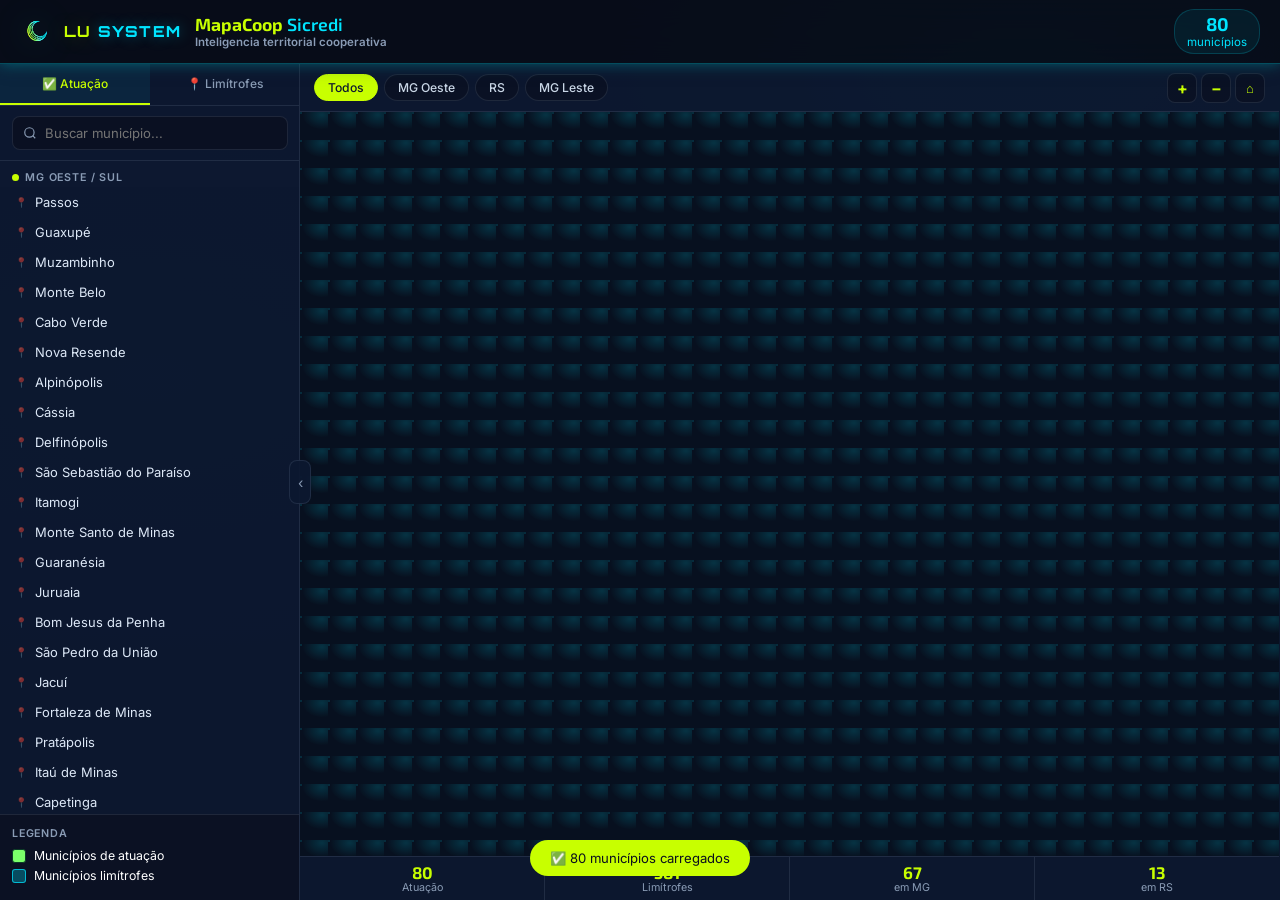
==== commit 9c144810: "Melhora UX mobile: zoom restrito ao mapa e filtros de regiao visiveis - Viewport com maximum-scale=1" ====
--- a/index.source.html
+++ b/index.source.html
@@ -2,7 +2,7 @@
 <html lang="pt-BR">
 <head>
   <meta charset="UTF-8">
-  <meta name="viewport" content="width=device-width, initial-scale=1.0, viewport-fit=cover">
+  <meta name="viewport" content="width=device-width, initial-scale=1.0, maximum-scale=1.0, user-scalable=no, viewport-fit=cover">
   <meta name="description" content="MapaCoop Lu System: mapa interativo da area de atuacao cooperativa">
   <meta name="theme-color" content="#0A0F1E">
   <meta name="mobile-web-app-capable" content="yes">
@@ -88,10 +88,12 @@
 
     <!-- Toolbar -->
     <div id="toolbar">
-      <button class="filter-btn active" data-region="todos">Todos</button>
-      <button class="filter-btn" data-region="mg-oeste">MG Oeste</button>
-      <button class="filter-btn" data-region="rs">RS</button>
-      <button class="filter-btn" data-region="mg-leste">MG Leste</button>
+      <div class="filter-group">
+        <button class="filter-btn active" data-region="todos">Todos</button>
+        <button class="filter-btn" data-region="mg-oeste">MG Oeste</button>
+        <button class="filter-btn" data-region="rs">RS</button>
+        <button class="filter-btn" data-region="mg-leste">MG Leste</button>
+      </div>
       <div class="zoom-group">
         <button class="zoom-btn" id="btn-zoom-in"    title="Zoom +">+</button>
         <button class="zoom-btn" id="btn-zoom-out"   title="Zoom −">−</button>
--- a/css/style.css
+++ b/css/style.css
@@ -38,11 +38,17 @@
   --radius: 12px;
   --radius-sm: 8px;
   --transition: 0.2s ease;
+
+  /* Áreas seguras (notch/Dynamic Island/home indicator) — viewport-fit=cover */
+  --safe-top:    env(safe-area-inset-top, 0px);
+  --safe-bottom: env(safe-area-inset-bottom, 0px);
+  --safe-left:   env(safe-area-inset-left, 0px);
+  --safe-right:  env(safe-area-inset-right, 0px);
 }
 
 /* ── Reset ─────────────────────────────────────────── */
 *, *::before, *::after { box-sizing: border-box; margin: 0; padding: 0; }
-html, body { width: 100%; height: 100%; overflow: hidden; }
+html, body { width: 100%; height: 100%; overflow: hidden; touch-action: pan-x pan-y; }
 body {
   font-family: var(--font-body), var(--font-friendly), Arial, system-ui, sans-serif;
   background:
@@ -57,13 +63,13 @@
 
 /* ── Header ─────────────────────────────────────────── */
 #header {
-  height: var(--header-h);
+  height: calc(var(--header-h) + var(--safe-top));
   background: rgba(8,12,24,.86);
   color: var(--lu-text);
   display: flex;
   align-items: center;
   gap: 14px;
-  padding: 0 20px;
+  padding: var(--safe-top) calc(20px + var(--safe-right)) 0 calc(20px + var(--safe-left));
   position: relative;
   z-index: 100;
   border-bottom: 1px solid var(--lu-line);
@@ -152,7 +158,7 @@
 /* ── Layout ─────────────────────────────────────────── */
 #app {
   display: flex;
-  height: calc(100vh - var(--header-h));
+  height: calc(100vh - var(--header-h) - var(--safe-top));
   position: relative;
 }
 
@@ -349,6 +355,20 @@
   flex-shrink: 0;
 }
 
+.filter-group {
+  display: flex;
+  align-items: center;
+  gap: 6px;
+  overflow-x: auto;
+  overflow-y: hidden;
+  scrollbar-width: none;
+  -ms-overflow-style: none;
+  -webkit-overflow-scrolling: touch;
+  flex: 1;
+  min-width: 0;
+}
+.filter-group::-webkit-scrollbar { display: none; }
+
 .filter-btn {
   padding: 5px 13px;
   border-radius: 20px;
@@ -410,6 +430,7 @@
 #map {
   width: 100%;
   height: 100%;
+  touch-action: none;
 }
 
 
@@ -633,7 +654,7 @@
 /* ── Toast notification ──────────────────────────────── */
 #toast {
   position: fixed;
-  bottom: 24px;
+  bottom: calc(24px + var(--safe-bottom));
   left: 50%;
   transform: translateX(-50%) translateY(20px);
   background: var(--lu-primary);
@@ -655,7 +676,7 @@
 /* ── PWA install banner ──────────────────────────────── */
 #install-banner {
   position: fixed;
-  bottom: 16px;
+  bottom: calc(16px + var(--safe-bottom));
   left: 50%;
   transform: translateX(-50%);
   background: var(--lu-primary);
@@ -690,7 +711,7 @@
   :root { --sidebar-w: 280px; }
 
   #btn-menu { display: flex; }
-  #header { gap: 8px; padding: 0 12px; }
+  #header { gap: 8px; padding: var(--safe-top) calc(12px + var(--safe-right)) 0 calc(12px + var(--safe-left)); }
   .logo-mark { width: 30px; height: 30px; }
   .wordmark { font-size: 0.78rem; }
   .header-text h1 { font-size: 0.92rem; }
@@ -699,9 +720,9 @@
 
   #sidebar {
     position: fixed;
-    top: var(--header-h);
+    top: calc(var(--header-h) + var(--safe-top));
     left: 0;
-    height: calc(100vh - var(--header-h));
+    height: calc(100vh - var(--header-h) - var(--safe-top));
     transform: translateX(-100%);
     box-shadow: 4px 0 24px rgba(0,0,0,0.2);
   }
@@ -712,16 +733,17 @@
   .header-badges .badge:not(:first-child) { display: none; }
 
   #toolbar { gap: 4px; padding: 0 10px; }
-  .filter-btn { padding: 4px 9px; font-size: 0.7rem; }
+  .filter-group { gap: 4px; }
+  .filter-btn { padding: 4px 9px; font-size: 0.7rem; flex-shrink: 0; }
 
   #info-panel {
     position: fixed;
-    top: var(--header-h);
+    top: calc(var(--header-h) + var(--safe-top));
     right: 0;
     width: 85vw;
     max-width: 320px;
     min-width: 0;
-    height: calc(100vh - var(--header-h));
+    height: calc(100vh - var(--header-h) - var(--safe-top));
     transform: translateX(100%);
     box-shadow: -4px 0 24px rgba(0,0,0,0.2);
   }
@@ -738,6 +760,5 @@
 }
 
 @media (max-width: 400px) {
-  .filter-btn { display: none; }
-  .filter-btn.active { display: block; }
-}
+  .filter-btn { padding: 4px 8px; font-size: 0.66rem; }
+}
